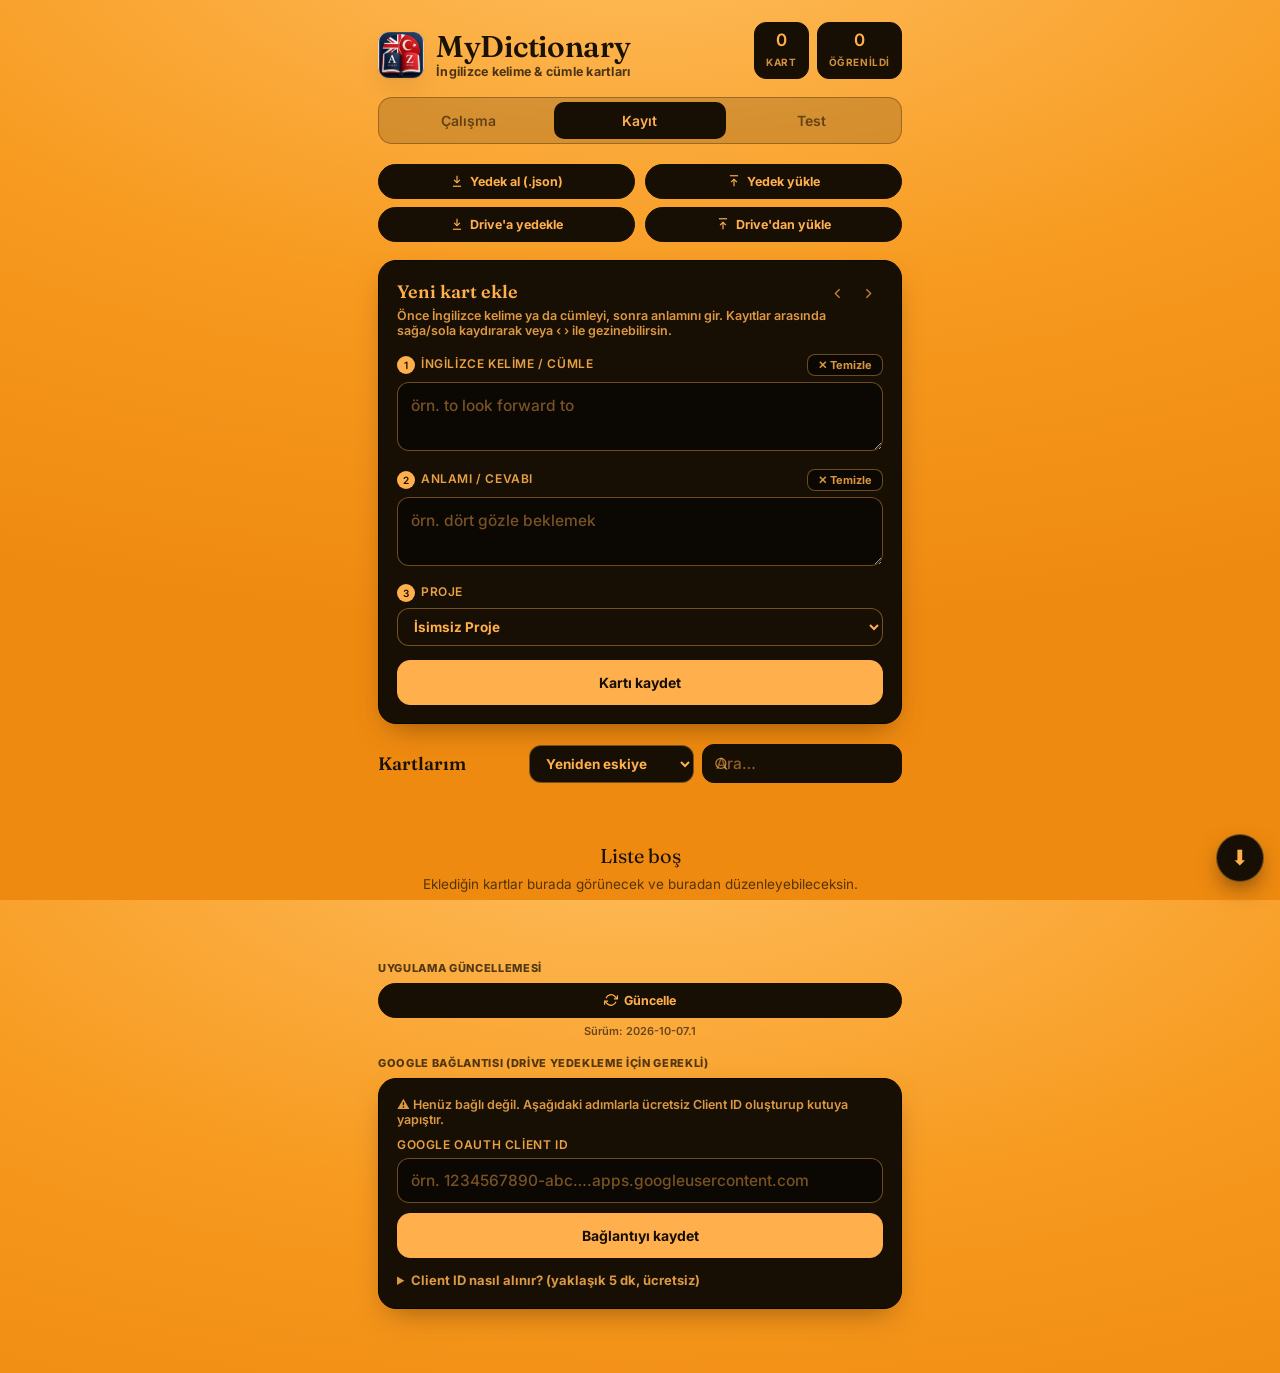
==== index.html @ 845836df "Çalışma kartı: araç çubuğuna çöp kutusu (kartı sil) butonu Co-Authored-By: Claude Opus 5.5 <noreply@" ====
<!DOCTYPE html>
<html lang="tr">
<head>
<meta charset="UTF-8">
<meta name="viewport" content="width=device-width, initial-scale=1.0, viewport-fit=cover">
<meta name="theme-color" content="#1f2933">
<link rel="apple-touch-icon" href="logo.png">
<meta name="apple-mobile-web-app-capable" content="yes">
<meta name="apple-mobile-web-app-status-bar-style" content="black-translucent">
<meta name="apple-mobile-web-app-title" content="MyDictionary">
<meta name="application-name" content="MyDictionary">
<meta name="mobile-web-app-capable" content="yes">
<title>MyDictionary — İngilizce Kelime & Cümle Kartları</title>
<link rel="icon" type="image/png" href="logo.png">
<link rel="manifest" href="manifest.json">
<link rel="preconnect" href="https://fonts.googleapis.com">
<link rel="preconnect" href="https://fonts.gstatic.com" crossorigin>
<link href="https://fonts.googleapis.com/css2?family=Fraunces:opsz,wght@9..144,400;9..144,500;9..144,600&family=Inter:wght@400;500;600;700&display=swap" rel="stylesheet">
<style>
  :root{
    --desk:#e6e2d8; --desk-2:#dcd7cb; --card:#fffefb; --ink:#20211e; --muted:#7a766c;
    --line:#cfcabd; --rule:#cdd7e0; --margin:#c8442b; --accent:#1f2933;
    --known:#2f7d5b; --known-soft:#e3efe8; --review:#b9602c;
    --shadow:0 1px 2px rgba(32,33,30,.06),0 12px 30px -12px rgba(32,33,30,.28);
    --radius:18px;
  }
  *{box-sizing:border-box;margin:0;padding:0}
  html,body{height:100%;overscroll-behavior-x:none}
  body{
    font-family:'Inter',-apple-system,BlinkMacSystemFont,'Segoe UI',Roboto,sans-serif;
    background:radial-gradient(120% 80% at 50% -10%, #efebe1 0%, var(--desk) 55%, var(--desk-2) 100%);
    color:var(--ink);min-height:100%;-webkit-font-smoothing:antialiased;
    padding:env(safe-area-inset-top) env(safe-area-inset-right) env(safe-area-inset-bottom) env(safe-area-inset-left);
  }
  .wrap{max-width:560px;margin:0 auto;padding:22px 18px 64px;display:flex;flex-direction:column;min-height:100vh}

  header{display:flex;align-items:flex-end;justify-content:space-between;gap:14px;margin-bottom:18px}
  .brand{display:flex;align-items:center;gap:12px}
  .brand-text{display:flex;flex-direction:column;gap:2px}
  .logo-wrap{width:46px;height:46px;border-radius:11px;box-shadow:var(--shadow);flex-shrink:0;display:block;overflow:hidden;position:relative;background:#1d2c4f}
    .logo-img{position:absolute;left:-11%;top:-11%;width:122%;height:122%;object-fit:cover;display:block}
  .brand h1{font-family:'Fraunces',Georgia,serif;font-weight:600;font-size:30px;letter-spacing:-.01em;line-height:1}
  .brand .sub{font-size:12.5px;color:var(--muted);letter-spacing:.02em}
  .stats{display:flex;gap:8px}
  .stat{background:var(--card);border:1px solid var(--line);border-radius:12px;padding:8px 11px;text-align:center;min-width:54px;box-shadow:var(--shadow)}
  .stat b{display:block;font-size:17px;font-weight:600;line-height:1.1}
  .stat span{font-size:10px;color:var(--muted);text-transform:uppercase;letter-spacing:.06em}

  .tabs{display:flex;background:rgba(255,255,255,.55);border:1px solid var(--line);border-radius:14px;padding:4px;margin-bottom:20px;backdrop-filter:blur(4px)}
  .tab{flex:1;border:none;background:none;font:inherit;font-weight:600;font-size:14px;color:var(--muted);padding:10px;border-radius:10px;cursor:pointer;transition:.18s}
  .tab.active{background:var(--card);color:var(--ink);box-shadow:var(--shadow)}
  .tab:focus-visible{outline:2px solid var(--accent);outline-offset:2px}

  .view{display:none;flex:1;flex-direction:column}
  .view.active{display:flex}

  .search{position:relative;width:100%}
  .search input{width:100%;font:inherit;font-size:14px;color:var(--ink);background:#fcfbf8;border:1px solid var(--line);border-radius:12px;padding:11px 12px 11px 36px;transition:.15s}
  .search input:focus{outline:none;border-color:var(--accent);background:#fff;box-shadow:0 0 0 3px rgba(31,41,51,.08)}
  .search svg{position:absolute;left:12px;top:50%;transform:translateY(-50%);width:15px;height:15px;color:var(--muted)}

  .study-tools{display:flex;gap:8px;margin:14px 0 6px;flex-wrap:wrap}
  .chip{border:1px solid var(--line);background:rgba(255,255,255,.6);font:inherit;font-size:12.5px;font-weight:500;color:var(--ink);padding:9px 13px;border-radius:99px;cursor:pointer;transition:.15s;display:flex;align-items:center;gap:6px}
  .chip:hover{background:var(--card)}
  .chip.on{background:var(--accent);color:#fff;border-color:var(--accent)}
  .chip.primary{background:var(--accent);color:#fff;border-color:var(--accent)}
  .chip:focus-visible{outline:2px solid var(--accent);outline-offset:2px}

  .index-list{margin-top:12px;border:1px solid var(--line);border-radius:var(--radius);background:var(--card);box-shadow:var(--shadow);overflow:hidden}
  .letter-head{position:sticky;top:0;z-index:2;font-family:'Fraunces',Georgia,serif;font-weight:600;font-size:13px;letter-spacing:.04em;color:var(--margin);background:#f3efe6;padding:7px 16px;border-top:1px solid var(--line);border-bottom:1px solid var(--line)}
  .letter-group:first-child .letter-head{border-top:none}
  .index-item{display:flex;align-items:center;gap:11px;padding:13px 16px;border-bottom:1px solid #ece8df;cursor:pointer;transition:.12s;min-height:50px}
  .index-item:last-child{border-bottom:none}
  .index-item:hover,.index-item:active{background:#f7f4ee}
  .index-item .k{width:8px;height:8px;border-radius:50%;background:var(--line);flex-shrink:0}
  .index-item.learned .k{background:var(--known)}
  .index-item .f{flex:1;min-width:0;font-family:'Fraunces',Georgia,serif;font-weight:500;font-size:16px;line-height:1.3;word-wrap:break-word;white-space:pre-wrap}
  .index-item .chev{color:var(--muted);flex-shrink:0;opacity:.5}
  .index-item .chev svg{width:16px;height:16px;display:block}

  .back-link{align-self:flex-start;border:1px solid var(--line);background:var(--card);color:var(--ink);font:inherit;font-weight:600;font-size:13.5px;padding:9px 14px;border-radius:11px;cursor:pointer;box-shadow:var(--shadow);display:flex;align-items:center;gap:6px;margin-bottom:14px;transition:.15s}
  .back-link:hover{transform:translateX(-2px)}
  .back-link:focus-visible{outline:2px solid var(--accent);outline-offset:2px}
  .counter{display:flex;align-items:center;justify-content:space-between;margin-bottom:12px;font-size:13px;color:var(--muted)}
  .progress{height:6px;background:var(--desk-2);border-radius:99px;overflow:hidden;border:1px solid var(--line);margin-bottom:18px}
  /* Çalışma kartında sayaç+ilerleme kartın ALTINDA durur (Anlamı bölümünün üstünde) */
  #studyCard .counter{margin:14px 2px 8px}
  #studyCard .progress{margin-bottom:2px}
  .progress > i{display:block;height:100%;background:var(--known);width:0;transition:width .35s ease}
  /* 275px: eski 200px + soru yazısından iki satır (2 × 37.5px) */
  .stage{perspective:1400px;display:flex;align-items:center;min-height:275px}
  .card{position:relative;width:100%;min-height:275px;cursor:pointer;transform-style:preserve-3d;transition:transform .5s cubic-bezier(.2,.7,.2,1)}
  .card.flipped{transform:rotateY(180deg)}
  .face{position:absolute;inset:0;backface-visibility:hidden;-webkit-backface-visibility:hidden;background:var(--card);border:1px solid var(--line);border-radius:var(--radius);box-shadow:var(--shadow);padding:30px 26px 26px 52px;display:flex;flex-direction:column;background-image:repeating-linear-gradient(transparent 0 37px, var(--rule) 37px 38px);background-position:0 26px;overflow:hidden}
  .face::before{content:"";position:absolute;top:0;bottom:0;left:36px;width:1.5px;background:var(--margin);opacity:.7}
  .face .tag{position:absolute;top:14px;right:18px;font-size:10.5px;letter-spacing:.08em;text-transform:uppercase;color:var(--muted)}
  .face-copy{position:absolute;top:32px;right:12px;z-index:5}
  /* mode-study genel .iconbtn'i beyaz yapar; kart yüzü açık renkte kaldığından yüz içi buton koyu kalmalı */
  body.mode-study .face-copy{color:var(--muted)}
  body.mode-study .face-copy:hover{background:var(--desk);color:var(--ink)}
  /* Kart içi önceki/sonraki kelime okları (sağ alt köşe) */
  .face-nav{position:absolute;right:10px;bottom:8px;display:flex;gap:4px;z-index:5}
  .face-nav .iconbtn{padding:7px;border-radius:10px;background:rgba(0,0,0,.05)}
  .face-nav .iconbtn svg{width:20px;height:20px}
  body.mode-study .face-nav .iconbtn{color:var(--muted)}
  body.mode-study .face-nav .iconbtn:hover{background:var(--desk);color:var(--ink)}
  body.mode-ezber .face-nav .iconbtn{background:rgba(255,255,255,.1);color:rgba(255,255,255,.85)}
  body.mode-ezber .face-nav .iconbtn:hover{background:rgba(255,255,255,.2);color:#fff}
  .face.back{padding-bottom:50px}
  .back{transform:rotateY(180deg)}
  /* iOS Safari, preserve-3d altındaki yüzlerde overflow kaydırmayı çalıştırmıyor
     (translateZ(0) gerçek cihazda yetmedi). Çevirme animasyonu bitince kart
     "settled" olur: 3D kapanır, görünmeyen yüz gizlenir, görünen yüz normal
     (düz) katmanda kalır ve içi parmakla kaydırılabilir. */
  .card.settled{transform:none;transform-style:flat;transition:none}
  .card.settled .face{backface-visibility:visible;-webkit-backface-visibility:visible}
  .card.settled:not(.flipped) .face.back{visibility:hidden}
  .card.settled.flipped .face.back{transform:none}
  .card.settled.flipped .face.front{visibility:hidden}
  /* Kaydırma iç kapta: iOS Safari, preserve-3d altındaki yüzeyde overflow
     kaydırmayı çalıştırmıyor; translateZ(0) kaydırıcıya kendi katmanını verir */
  .card-text{margin:auto 0;display:flex;flex-direction:column;justify-content:center;flex:1;min-height:0;overflow-y:auto;-webkit-overflow-scrolling:touch;overscroll-behavior:contain;touch-action:pan-y;transform:translateZ(0)}
  .card-text::-webkit-scrollbar{width:5px}
  .card-text::-webkit-scrollbar-track{background:transparent}
  .card-text::-webkit-scrollbar-thumb{background:rgba(0,0,0,.25);border-radius:3px}
  body.mode-study .card-text::-webkit-scrollbar-thumb,body.mode-ezber .card-text::-webkit-scrollbar-thumb{background:rgba(255,255,255,.35)}
  .front .card-text .q{font-family:'Fraunces',Georgia,serif;font-weight:500;font-size:30px;line-height:1.25;letter-spacing:-.01em;white-space:pre-wrap}
  .back .card-text .a{font-size:21px;line-height:1.4;font-weight:500;white-space:pre-wrap}
  .back .card-text .qsmall{font-size:13px;color:var(--muted);margin-bottom:10px;font-style:italic}
  .hint{margin-top:14px;font-size:12px;color:var(--muted);display:flex;align-items:center;gap:6px}
  .hint svg{width:14px;height:14px;opacity:.6}

  .judge{display:flex;gap:10px;margin-top:18px}
  .controls{display:flex;gap:10px;margin-top:10px}
  .controls .nav{display:flex;gap:10px;flex:1}
  .btn{border:1px solid var(--line);background:var(--card);color:var(--ink);font:inherit;font-weight:600;font-size:14px;padding:13px 14px;border-radius:13px;cursor:pointer;transition:.15s;box-shadow:var(--shadow);display:flex;align-items:center;justify-content:center;gap:7px}
  .btn:hover{transform:translateY(-1px)}
  .btn:active{transform:translateY(0)}
  .btn:focus-visible{outline:2px solid var(--accent);outline-offset:2px}
  .btn.icon{flex:1}
  .btn.primary{background:var(--accent);color:#fff;border-color:var(--accent)}
  .btn.know{flex:1;background:var(--known-soft);border-color:#bfe0cf;color:var(--known)}
  .btn.review{flex:1;background:#f5e6da;border-color:#e7caac;color:var(--review)}

  .panel{background:var(--card);border:1px solid var(--line);border-radius:var(--radius);box-shadow:var(--shadow);padding:18px;margin-bottom:20px}
  .panel h2{font-family:'Fraunces',Georgia,serif;font-weight:600;font-size:18px;margin-bottom:4px}
  .panel p.lead{font-size:12.5px;color:var(--muted);margin-bottom:16px}
  .field{margin-bottom:14px}
  .field label{display:block;font-size:12px;font-weight:600;color:var(--muted);text-transform:uppercase;letter-spacing:.05em;margin-bottom:6px}
  /* Alan başlığı + temizle butonu satırı */
  .flabel-row{display:flex;align-items:center;justify-content:space-between;gap:8px}
  .field-clear{border:1px solid var(--line);background:transparent;color:var(--muted);font:inherit;font-size:11px;font-weight:700;padding:3px 10px;border-radius:8px;cursor:pointer;margin-bottom:6px;flex-shrink:0;transition:.15s}
  .field-clear:hover{color:#c0392b;border-color:#c0392b}
  .field-clear:active{transform:scale(.94)}
  body.mode-kayit .field-clear{border-color:rgba(255,176,77,.4);color:rgba(255,176,77,.85);background:#0b0702}
  body.mode-kayit .field-clear:hover{color:#ffc879;border-color:#ffb04d;background:#2a1d0a}
  .field .num{display:inline-flex;width:18px;height:18px;background:var(--accent);color:#fff;border-radius:50%;align-items:center;justify-content:center;font-size:10px;margin-right:6px;vertical-align:middle}
  textarea,input[type=text]{width:100%;font:inherit;font-size:15.5px;color:var(--ink);background:#fcfbf8;border:1px solid var(--line);border-radius:12px;padding:12px 13px;resize:vertical;transition:.15s}
  textarea{min-height:54px;line-height:1.4}
  textarea:focus,input:focus{outline:none;border-color:var(--accent);background:#fff;box-shadow:0 0 0 3px rgba(31,41,51,.08)}
  .form-actions{display:flex;gap:10px;margin-top:4px}
  .form-actions .btn{flex:1}

  .list-head{display:flex;align-items:center;justify-content:space-between;margin-bottom:12px;gap:10px;flex-wrap:wrap}
  .list-head h2{font-family:'Fraunces',Georgia,serif;font-weight:600;font-size:18px}
  .list-head .search{max-width:200px}
  .list-head .search input{padding-top:9px;padding-bottom:9px}
  .lh-tools{display:flex;align-items:center;gap:8px;flex-wrap:wrap}
  .sortsel{font:inherit;font-size:13.5px;color:var(--ink);background:#fcfbf8;border:1px solid var(--line);border-radius:12px;padding:9px 12px;cursor:pointer}
  .sortsel:focus{outline:none;border-color:var(--accent);background:#fff;box-shadow:0 0 0 3px rgba(31,41,51,.08)}
  .mh{font-weight:700;font-size:1.06em;color:var(--ink)}
  .row .b strong,.row .b .mh{color:var(--ink)}
  .rows{display:flex;flex-direction:column;gap:10px}
  .row{background:var(--card);border:1px solid var(--line);border-radius:14px;box-shadow:var(--shadow);padding:13px 14px;display:flex;gap:12px;align-items:flex-start}
  .row .dot{width:9px;height:9px;border-radius:50%;background:var(--line);margin-top:6px;flex-shrink:0}
  .row.learned .dot{background:var(--known)}
  .row .body{flex:1;min-width:0;cursor:pointer}
  .row .f{font-family:'Fraunces',Georgia,serif;font-weight:500;font-size:16px;line-height:1.3;word-wrap:break-word;white-space:pre-wrap}
  .row .b{font-size:13.5px;color:var(--muted);margin-top:6px;line-height:1.35;word-wrap:break-word;white-space:pre-wrap;display:none}
  .row.open .b{display:block}
  .row .caret{flex-shrink:0;color:var(--muted);margin-top:3px;transition:transform .18s;cursor:pointer}
  .row .caret svg{width:18px;height:18px;display:block}
  .row.open .caret{transform:rotate(180deg)}
  .row .acts{display:flex;gap:4px;flex-shrink:0}
  .iconbtn{border:none;background:none;cursor:pointer;color:var(--muted);padding:6px;border-radius:8px;transition:.15s;line-height:0}
  .iconbtn:hover{background:var(--desk);color:var(--ink)}
  .iconbtn:focus-visible{outline:2px solid var(--accent);outline-offset:1px}
  .iconbtn svg{width:17px;height:17px}
  .iconbtn.del:hover{color:var(--margin)}

  .empty{text-align:center;color:var(--muted);padding:48px 20px}
  .empty .big{font-family:'Fraunces',Georgia,serif;font-size:20px;color:var(--ink);margin-bottom:6px}
  .empty p{font-size:13.5px;line-height:1.5}

  .data-tools{display:flex;gap:10px;margin-top:18px}
  .data-tools .chip{flex:1;justify-content:center}
  .verinfo{font-size:11px;color:var(--muted);text-align:center;margin-top:6px}
  body.mode-kayit .verinfo{color:rgba(26,18,6,.65);font-weight:600}

  .toast{position:fixed;left:50%;bottom:24px;transform:translateX(-50%) translateY(20px);background:var(--accent);color:#fff;padding:11px 18px;border-radius:12px;font-size:13.5px;font-weight:500;box-shadow:0 10px 30px -8px rgba(0,0,0,.4);opacity:0;pointer-events:none;transition:.25s;z-index:50}
  .toast.show{opacity:1;transform:translateX(-50%) translateY(0)}

  @media (max-width:380px){ .brand h1{font-size:26px} .front .card-text .q{font-size:25px} }
  @media (prefers-reduced-motion:reduce){ .card,.btn,.toast,.back-link{transition:none} }
  .data-tools .chip.drive{background:#eef2fb;border-color:#c9d6f2;color:#2b4a8b}
  .data-tools .chip.drive:hover{background:#e3ebfa}
  .tools-label{font-size:11px;color:var(--muted);text-transform:uppercase;letter-spacing:.06em;margin:18px 0 8px}

  /* ===== MyDictionary: kayıt numarası rozeti ===== */
  .numb{display:inline-flex;align-items:center;font-size:10.5px;font-weight:700;color:#6b5ca5;background:rgba(107,92,165,.12);border:1px solid rgba(107,92,165,.25);border-radius:7px;padding:1px 6px;margin-right:8px;font-family:'Inter',sans-serif;letter-spacing:.02em;flex-shrink:0;vertical-align:middle}
  .index-item .numb{margin-right:0}
  .ixedit{opacity:.55;flex-shrink:0}
  .index-item:hover .ixedit{opacity:1}

  /* ===== ÇALIŞMA: koyu mor tema ===== */
  body.mode-study{background:radial-gradient(120% 80% at 50% -10%,#453064 0%,#2e2050 55%,#241a41 100%)}
  body.mode-ezber{background:radial-gradient(120% 80% at 50% -10%,#5f1a2c 0%,#451323 55%,#360e1b 100%)}
  body.mode-study,body.mode-ezber{color:#fff}
  body.mode-study .brand h1,body.mode-ezber .brand h1{color:#fff}
  body.mode-study .brand .sub,body.mode-ezber .brand .sub{color:rgba(255,255,255,.78)}
  body.mode-study .counter,body.mode-ezber .counter{color:rgba(255,255,255,.82);font-weight:700}
  body.mode-study .stat,body.mode-ezber .stat{background:rgba(255,255,255,.09);border-color:rgba(255,255,255,.2);box-shadow:none}
  body.mode-study .stat b,body.mode-ezber .stat b{color:#fff}
  body.mode-study .stat span,body.mode-ezber .stat span{color:rgba(255,255,255,.72)}
  body.mode-study .tabs,body.mode-ezber .tabs{background:rgba(0,0,0,.25);border-color:rgba(255,255,255,.18)}
  body.mode-study .tab,body.mode-ezber .tab{color:rgba(255,255,255,.66)}
  body.mode-study .tab.active{background:#7a5cc4;color:#fff;box-shadow:none}
  body.mode-ezber .tab.active{background:#a13a55;color:#fff;box-shadow:none}
  body.mode-study .search input{background:rgba(0,0,0,.28);border-color:rgba(255,255,255,.22);color:#fff;font-weight:700}
  body.mode-study .search input::placeholder{color:rgba(255,255,255,.55);font-weight:500}
  body.mode-study .search input:focus{background:rgba(0,0,0,.4);border-color:#b9a3ec;box-shadow:0 0 0 3px rgba(185,163,236,.25)}
  body.mode-study .search svg{color:rgba(255,255,255,.6)}
  body.mode-study .chip{background:rgba(255,255,255,.1);border-color:rgba(255,255,255,.24);color:#fff;font-weight:700}
  body.mode-study .chip:hover{background:rgba(255,255,255,.18)}
  body.mode-study .chip.primary,body.mode-study .chip.on{background:#7a5cc4;border-color:#7a5cc4;color:#fff}
  body.mode-study .sortsel{background:rgba(0,0,0,.28);border-color:rgba(255,255,255,.22);color:#fff;font-weight:700}
  body.mode-study .sortsel option{background:#3a2a63;color:#fff}
  body.mode-study .index-list{background:#3a2a63;border-color:rgba(255,255,255,.2);box-shadow:0 12px 30px -12px rgba(0,0,0,.6)}
  body.mode-study .letter-head{background:#4b3880;border-color:rgba(255,255,255,.14);color:#e9ddff}
  body.mode-study .index-item{border-color:rgba(255,255,255,.1)}
  body.mode-study .index-item:hover,body.mode-study .index-item:active{background:rgba(255,255,255,.07)}
  body.mode-study .index-item .f{color:#fff;font-weight:700}
  body.mode-study .index-item .f strong,body.mode-study .index-item .f em,body.mode-study .index-item .f .mh{color:#fff}
  body.mode-study .index-item .k{background:rgba(255,255,255,.35)}
  body.mode-study .index-item.learned .k{background:#5fd6a1}
  body.mode-study .index-item .chev{color:rgba(255,255,255,.6)}
  body.mode-study .numb{color:#e9ddff;background:rgba(255,255,255,.12);border-color:rgba(255,255,255,.3)}
  body.mode-study .iconbtn{color:rgba(255,255,255,.75)}
  body.mode-study .iconbtn:hover{background:rgba(255,255,255,.12);color:#fff}
  body.mode-study .empty{color:rgba(255,255,255,.75)}
  body.mode-study .empty .big{color:#fff}

  /* ===== EZBER (kart modu): koyu bordo tema ===== */
  body.mode-ezber .back-link{background:rgba(255,255,255,.1);border-color:rgba(255,255,255,.24);color:#fff;box-shadow:none;font-weight:700}
  body.mode-ezber .progress{background:rgba(0,0,0,.3);border-color:rgba(255,255,255,.15)}
  body.mode-ezber .progress > i{background:#5fd6a1}
  body.mode-ezber .face{background:#5c1a2e;border-color:rgba(255,255,255,.2);background-image:repeating-linear-gradient(transparent 0 37px, rgba(255,255,255,.09) 37px 38px);box-shadow:0 12px 30px -12px rgba(0,0,0,.65)}
  body.mode-ezber .face::before{background:#ff96ad;opacity:.5}
  body.mode-ezber .face .tag{color:rgba(255,255,255,.68);font-weight:700}
  body.mode-ezber .front .card-text .q{color:#fff;font-weight:700}
  body.mode-ezber .back .card-text .a{color:#fff;font-weight:700}
  body.mode-ezber .back .card-text .qsmall{color:rgba(255,255,255,.72)}
  body.mode-ezber .card-text strong,body.mode-ezber .card-text em,body.mode-ezber .card-text .mh{color:#fff}
  body.mode-ezber .hint{color:rgba(255,255,255,.62);font-weight:600}
  body.mode-ezber .btn{background:rgba(255,255,255,.1);border-color:rgba(255,255,255,.24);color:#fff;box-shadow:none;font-weight:700}
  body.mode-ezber .btn.know{background:#1f6b4a;border-color:#2c8a62;color:#fff}
  body.mode-ezber .btn.review{background:#8a4a1d;border-color:#a95e28;color:#fff}
  body.mode-ezber .iconbtn{color:rgba(255,255,255,.75)}
  body.mode-ezber .iconbtn:hover{background:rgba(255,255,255,.12);color:#fff}
  body.mode-ezber .numb{color:#ffdbe4;background:rgba(255,255,255,.12);border-color:rgba(255,255,255,.3)}

  /* ===== KAYIT: turuncu zemin, siyah paneller, turuncu kalın yazılar ===== */
  body.mode-kayit{background:radial-gradient(120% 80% at 50% -10%,#ffbe5e 0%,#f79a1f 55%,#ef8a10 100%);color:#1a1206}
  body.mode-kayit .brand h1{color:#1a1206}
  body.mode-kayit .brand .sub{color:rgba(26,18,6,.78);font-weight:700}
  body.mode-kayit .stat{background:#180f04;border-color:#180f04;box-shadow:none}
  body.mode-kayit .stat b{color:#ffb04d}
  body.mode-kayit .stat span{color:rgba(255,176,77,.8);font-weight:700}
  body.mode-kayit .tabs{background:rgba(26,18,6,.16);border-color:rgba(26,18,6,.3)}
  body.mode-kayit .tab{color:rgba(26,18,6,.62)}
  body.mode-kayit .tab.active{background:#180f04;color:#ffb04d;box-shadow:none}
  body.mode-kayit .panel{background:#180f04;border-color:#0a0602;box-shadow:0 12px 30px -12px rgba(60,30,0,.55)}
  body.mode-kayit .panel h2{color:#ffb04d}
  body.mode-kayit .panel p.lead{color:rgba(255,176,77,.85);font-weight:600}
  body.mode-kayit .field label{color:rgba(255,176,77,.9)}
  body.mode-kayit .field .num{background:#ffb04d;color:#180f04}
  body.mode-kayit textarea,body.mode-kayit input[type=text]{background:#0b0702;border-color:rgba(255,176,77,.4);color:#ffb04d;font-weight:700}
  body.mode-kayit textarea::placeholder,body.mode-kayit input[type=text]::placeholder{color:rgba(255,176,77,.45);font-weight:500}
  body.mode-kayit textarea:focus,body.mode-kayit input[type=text]:focus{border-color:#ffb04d;background:#000;box-shadow:0 0 0 3px rgba(255,176,77,.25)}
  body.mode-kayit .btn{background:#0b0702;border-color:rgba(255,176,77,.4);color:#ffb04d;box-shadow:none;font-weight:700}
  body.mode-kayit .btn.primary{background:#ffb04d;border-color:#ffb04d;color:#180f04}
  body.mode-kayit .list-head h2{color:#1a1206}
  body.mode-kayit .sortsel{background:#180f04;border-color:rgba(255,176,77,.4);color:#ffb04d;font-weight:700}
  body.mode-kayit .sortsel option{background:#180f04;color:#ffb04d}
  body.mode-kayit .search input{background:#180f04;border-color:#180f04;color:#ffb04d;font-weight:700}
  body.mode-kayit .search input::placeholder{color:rgba(255,176,77,.5);font-weight:500}
  body.mode-kayit .search svg{color:rgba(255,176,77,.7)}
  body.mode-kayit .row{background:#180f04;border-color:#0a0602;box-shadow:none}
  body.mode-kayit .row .f{color:#ffb04d;font-weight:700}
  body.mode-kayit .row .f strong,body.mode-kayit .row .f .mh{color:#ffc879}
  body.mode-kayit .row .b{color:rgba(255,176,77,.85);font-weight:600}
  body.mode-kayit .row .b strong,body.mode-kayit .row .b .mh{color:#ffc879}
  body.mode-kayit .row .dot{background:rgba(255,176,77,.35)}
  body.mode-kayit .row.learned .dot{background:#4dbd8a}
  body.mode-kayit .row .caret{color:rgba(255,176,77,.7)}
  body.mode-kayit .iconbtn{color:rgba(255,176,77,.7)}
  body.mode-kayit .iconbtn:hover{background:rgba(255,176,77,.15);color:#ffb04d}
  body.mode-kayit .iconbtn.del:hover{color:#ff7d6b}
  body.mode-kayit .numb{color:#ffc879;background:rgba(255,176,77,.12);border-color:rgba(255,176,77,.4)}
  body.mode-kayit .chip{background:#180f04;border-color:#180f04;color:#ffb04d;font-weight:700}
  body.mode-kayit .chip:hover{background:#2a1d0a}
  body.mode-kayit .data-tools .chip.drive{background:#180f04;border-color:#180f04;color:#ffb04d}
  body.mode-kayit .tools-label{color:rgba(26,18,6,.75);font-weight:800}
  body.mode-kayit .empty{color:rgba(26,18,6,.72)}
  body.mode-kayit .empty .big{color:#1a1206}
  body.mode-kayit .panel details,body.mode-kayit .panel details summary,body.mode-kayit .panel details li{color:rgba(255,176,77,.85)}
  body.mode-kayit .panel details b{color:#ffc879}
  body.mode-kayit .panel a{color:#ffd9a3;font-weight:700}
  body.mode-kayit a{color:#7a3d00;font-weight:700}

  /* ===== Projeler ===== */
  .projb{text-transform:none;letter-spacing:0}
  #projRows .row .b{display:block}
  body.mode-study .list-head h2{color:#fff}
  body.mode-study .row{background:#3a2a63;border-color:rgba(255,255,255,.2);box-shadow:none}
  body.mode-study .row .f{color:#fff;font-weight:700}
  body.mode-study .row .b{color:rgba(255,255,255,.75);font-weight:600}
  body.mode-study .row .dot{background:rgba(255,255,255,.35)}
  body.mode-study .row .caret{color:rgba(255,255,255,.6)}

  /* açık karttaki önceki/sonraki butonları */
  .rownav{display:none;gap:8px;margin-top:9px}
  .row.open .rownav{display:flex}
  .rnav{flex:1;border:1.5px solid var(--line);background:transparent;font:inherit;font-size:12.5px;font-weight:700;color:var(--muted);padding:8px 0;border-radius:10px;cursor:pointer;transition:.15s}
  .rnav:hover{color:var(--ink);border-color:var(--accent)}
  body.mode-kayit .rnav{border-color:rgba(255,176,77,.4);color:#ffb04d;background:#0b0702}
  body.mode-kayit .rnav:hover{background:#2a1d0a;color:#ffc879;border-color:#ffb04d}

  /* uzun kart içeriği: ortalama yerine baştan başla */
  .face.long .card-text{margin:0;justify-content:flex-start}
  .face.long{scroll-padding-top:10px}

  /* ===== Çalışma listesi: proje rozeti + seslendir/sil butonları ===== */
  .index-item .projb{max-width:96px;overflow:hidden;text-overflow:ellipsis;white-space:nowrap;cursor:pointer;-webkit-user-select:none;user-select:none;-webkit-touch-callout:none}
  .index-item .ixspeak,.index-item .ixdel,.index-item .ixrev{opacity:.55;flex-shrink:0}
  .index-item:hover .ixspeak,.index-item:hover .ixdel,.index-item:hover .ixrev{opacity:1}
  .index-item .ixrev.on{opacity:1;color:#ffb04d;background:rgba(255,176,77,.16)}

  /* ===== Seç modu: onay kutuları + alt işlem çubuğu ===== */
  .index-item .selbox{width:21px;height:21px;border-radius:7px;border:2px solid var(--line);flex-shrink:0;display:flex;align-items:center;justify-content:center;font-size:13px;font-weight:800;color:transparent;transition:.12s}
  .index-item.sel{background:rgba(47,125,91,.1)}
  .index-item.sel .selbox{background:var(--known);border-color:var(--known);color:#fff}
  body.mode-study .index-item .selbox{border-color:rgba(255,255,255,.4)}
  body.mode-study .index-item.sel{background:rgba(95,214,161,.14)}
  body.mode-study .index-item.sel .selbox{background:#5fd6a1;border-color:#5fd6a1;color:#1d1535}
  .selbar{position:fixed;left:50%;transform:translateX(-50%);bottom:16px;z-index:55;display:flex;gap:9px;align-items:center;background:#1d1535;border:1px solid rgba(255,255,255,.28);border-radius:15px;padding:9px 13px;box-shadow:0 14px 40px -10px rgba(0,0,0,.55);color:#fff;font-size:13px;font-weight:700;max-width:94vw;flex-wrap:wrap;justify-content:center}
  .selbar .btn{padding:9px 12px;font-size:13px;box-shadow:none;background:rgba(255,255,255,.12);border-color:rgba(255,255,255,.3);color:#fff}
  .selbar .btn.primary{background:#7a5cc4;border-color:#7a5cc4;color:#fff}

  /* ===== PDF dışa aktarma (yazdırma görünümü) ===== */
  #printArea{display:none}
  @media print{
    body{background:#fff !important;padding:0 !important}
    .wrap,.toast,.selbar,.proj-menu{display:none !important}
    #printArea{display:block;color:#000;font-family:Georgia,'Times New Roman',serif;padding:8px 4px}
    #printArea h1{font-size:20px;margin:0 0 2px}
    #printArea .pmeta{font-size:11px;color:#555;margin:0 0 14px}
    #printArea .pitem{padding:8px 0;border-bottom:1px solid #bbb;page-break-inside:avoid}
    #printArea .pq{font-weight:700;font-size:13.5px;white-space:pre-wrap}
    #printArea .pq .pnum{color:#666;font-weight:400;font-size:11px;margin-right:6px}
    #printArea .pa{font-size:12px;margin-top:3px;white-space:pre-wrap;color:#222}
    #printArea .pitem.words-only{padding:5px 0}
  }

  /* ===== Proje tekrarı: karttaki tik alanı ===== */
  .marks{display:flex;flex-direction:column;gap:8px;margin:-6px 0 14px}
  .projrev-row{display:flex;align-items:center;gap:9px;margin-top:0;padding:11px 14px;background:var(--card);border:1px solid var(--line);border-radius:13px;cursor:pointer;font-size:13px;font-weight:600;box-shadow:var(--shadow);-webkit-user-select:none;user-select:none}
  .projrev-row .prbox{width:20px;height:20px;border-radius:6px;border:2px solid var(--line);display:flex;align-items:center;justify-content:center;font-size:12px;font-weight:800;color:transparent;flex-shrink:0;transition:.12s}
  .projrev-row.on{border-color:#ffb04d}
  .projrev-row.on .prbox{background:#ffb04d;border-color:#ffb04d;color:#1a1206}
  body.mode-ezber .projrev-row{background:#4a1425;border-color:rgba(255,255,255,.18);color:rgba(255,255,255,.9);box-shadow:0 12px 30px -12px rgba(0,0,0,.55)}
  body.mode-ezber .projrev-row .prbox{border-color:rgba(255,255,255,.4)}
  body.mode-ezber .projrev-row.on{border-color:#ffb04d}
  body.mode-ezber .projrev-row.on .prbox{background:#ffb04d;border-color:#ffb04d;color:#1a1206}
  /* özümsedim tiki: yeşil */
  #absorbToggle.on{border-color:#4dbd8a}
  #absorbToggle.on .prbox{background:#4dbd8a;border-color:#4dbd8a;color:#0f2b1e}
  body.mode-ezber #absorbToggle.on{border-color:#5fd6a1}
  body.mode-ezber #absorbToggle.on .prbox{background:#5fd6a1;border-color:#5fd6a1;color:#0f2b1e}
  #btnReviewLater.on{color:#ffb04d;background:rgba(255,176,77,.16)}
  .index-item .revb{border-color:rgba(255,176,77,.5);background:rgba(255,176,77,.14)}
  @media (max-width:470px){
    .index-item{gap:7px;padding:13px 10px}
    .index-item .projb{max-width:64px}
    .index-item .iconbtn{padding:4px}
    .index-item .iconbtn svg{width:16px;height:16px}
    .index-item .chev{display:none}
  }

  /* proje seçme menüsü (rozete basınca açılır) */
  .proj-menu{position:fixed;z-index:60;background:var(--card);border:1px solid var(--line);border-radius:13px;box-shadow:0 16px 44px -10px rgba(0,0,0,.45);min-width:190px;max-width:270px;max-height:55vh;overflow:auto;padding:6px}
  .proj-menu .pm-title{font-size:10.5px;font-weight:700;letter-spacing:.06em;text-transform:uppercase;color:var(--muted);padding:8px 11px 5px}
  .proj-menu .pm-item{display:flex;align-items:center;gap:8px;padding:10px 11px;border-radius:9px;cursor:pointer;font-size:14px;font-weight:600;color:var(--ink)}
  .proj-menu .pm-item:hover{background:var(--desk)}
  .proj-menu .pm-item .pm-check{width:16px;flex-shrink:0;color:var(--known)}
  .proj-menu .pm-item.pm-new{color:#6b5ca5;border-top:1px solid var(--line);margin-top:4px;padding-top:12px}
  body.mode-study .proj-menu{background:#3a2a63;border-color:rgba(255,255,255,.28)}
  body.mode-study .proj-menu .pm-title{color:rgba(255,255,255,.65)}
  body.mode-study .proj-menu .pm-item{color:#fff}
  body.mode-study .proj-menu .pm-item:hover{background:rgba(255,255,255,.1)}
  body.mode-study .proj-menu .pm-item .pm-check{color:#5fd6a1}
  body.mode-study .proj-menu .pm-item.pm-new{color:#cdb9f7;border-top-color:rgba(255,255,255,.18)}

  /* kart sayfası: ön yüzün hemen altında cevap önizlemesi (kaydırılabilir) */
  .back-peek{margin-top:12px;background:var(--card);border:1px solid var(--line);border-radius:14px;box-shadow:var(--shadow);padding:12px 14px;touch-action:pan-y}
  .card{touch-action:pan-y}
  .back-peek .bp-label{font-size:10.5px;font-weight:700;letter-spacing:.08em;text-transform:uppercase;color:var(--muted);margin-bottom:6px}
  .back-peek .bp-text{font-size:13px;font-style:italic;line-height:1.55;white-space:pre-wrap;word-wrap:break-word;max-height:40vh;overflow-y:auto;-webkit-overflow-scrolling:touch;padding-right:4px}
  body.mode-ezber .back-peek{background:#4a1425;border-color:rgba(255,255,255,.18);box-shadow:0 12px 30px -12px rgba(0,0,0,.55)}
  body.mode-ezber .back-peek .bp-label{color:rgba(255,255,255,.6)}
  body.mode-ezber .back-peek .bp-text{color:rgba(255,255,255,.92);font-weight:600}
  body.mode-ezber .back-peek .bp-text strong,body.mode-ezber .back-peek .bp-text em,body.mode-ezber .back-peek .bp-text .mh{color:#fff}
  /* ===== TEST: koyu yeşil-mavi tema ===== */
  body.mode-test{background:radial-gradient(120% 80% at 50% -10%,#134f4a 0%,#0e3b39 55%,#0a2c2b 100%);color:#fff}
  body.mode-test .brand h1{color:#fff}
  body.mode-test .brand .sub{color:rgba(255,255,255,.78)}
  body.mode-test .stat{background:rgba(255,255,255,.09);border-color:rgba(255,255,255,.2);box-shadow:none}
  body.mode-test .stat b{color:#fff}
  body.mode-test .stat span{color:rgba(255,255,255,.72)}
  body.mode-test .tabs{background:rgba(0,0,0,.25);border-color:rgba(255,255,255,.18)}
  body.mode-test .tab{color:rgba(255,255,255,.66)}
  body.mode-test .tab.active{background:#1f8a7a;color:#fff;box-shadow:none}
  body.mode-test .tools-label{color:rgba(255,255,255,.7)}
  body.mode-test .field label{color:rgba(255,255,255,.75)}
  body.mode-test .sortsel{background:rgba(0,0,0,.28);border-color:rgba(255,255,255,.22);color:#fff;font-weight:700}
  body.mode-test .sortsel option{background:#123c3a;color:#fff}
  body.mode-test .progress{background:rgba(0,0,0,.3);border-color:rgba(255,255,255,.15)}
  body.mode-test .progress > i{background:#5fd6a1}
  body.mode-test .btn{background:rgba(255,255,255,.1);border-color:rgba(255,255,255,.24);color:#fff;box-shadow:none;font-weight:700}
  body.mode-test .btn.primary{background:#1f8a7a;border-color:#1f8a7a;color:#fff}
  .tpanel{background:rgba(255,255,255,.07);border:1px solid rgba(255,255,255,.18);border-radius:var(--radius);padding:18px}
  .tpanel h2{font-family:'Fraunces',Georgia,serif;font-weight:600;font-size:20px;margin-bottom:4px}
  .tlead{font-size:13px;color:rgba(255,255,255,.75);margin-bottom:16px;line-height:1.45}
  .tbtn{width:100%}
  .tcounter{display:flex;justify-content:space-between;font-size:13px;font-weight:700;color:rgba(255,255,255,.85);margin-bottom:10px}
  .tqword{font-family:'Fraunces',Georgia,serif;font-weight:600;font-size:27px;line-height:1.25;margin:16px 0 6px;white-space:pre-wrap}
  .tqpron{font-size:13px;color:rgba(255,255,255,.6);margin:-2px 0 6px;white-space:pre-wrap}
  .tqback{background:rgba(0,0,0,.22);border:1px solid rgba(255,255,255,.14);border-radius:13px;padding:12px 14px;font-size:14px;line-height:1.5;max-height:42vh;overflow-y:auto;-webkit-overflow-scrolling:touch;white-space:pre-wrap;word-wrap:break-word;margin:12px 0 8px;color:rgba(255,255,255,.92)}
  .tqback strong,.tqback em,.tqback .mh{color:#fff}
  .tqback .mask{background:rgba(255,255,255,.2);border-radius:4px;padding:0 5px;letter-spacing:2px;color:rgba(255,255,255,.7)}
  .tqask{font-size:12.5px;color:rgba(255,255,255,.7);margin-bottom:14px}
  .topts{display:flex;flex-direction:column;gap:9px}
  .topt{text-align:left;border:1px solid rgba(255,255,255,.24);background:rgba(0,0,0,.22);color:#fff;font:inherit;font-size:14.5px;font-weight:600;padding:12px 14px;border-radius:13px;cursor:pointer;display:flex;gap:10px;align-items:flex-start;line-height:1.35;transition:.15s}
  .topt .tl{flex-shrink:0;width:22px;height:22px;border-radius:50%;background:rgba(255,255,255,.14);display:flex;align-items:center;justify-content:center;font-size:12px;font-weight:800}
  .topt:hover{background:rgba(255,255,255,.12)}
  .topt.ok{background:#1f6b4a;border-color:#5fd6a1}
  .topt.bad{background:#7a2a2a;border-color:#ff8a8a}
  .topt.dim{opacity:.5}
  .topt:disabled{cursor:default}
  .tnav{display:flex;gap:10px;margin-top:16px}
  .tnav .btn{flex:1}
  .trscore{font-family:'Fraunces',Georgia,serif;font-size:44px;font-weight:600;margin:6px 0 4px}
  .thist{display:flex;flex-direction:column;gap:6px;font-size:13px;color:rgba(255,255,255,.85)}
  .thist .hrow{display:flex;justify-content:space-between;gap:10px;padding:8px 10px;background:rgba(0,0,0,.2);border-radius:10px}
  .thist .hrow b{color:#5fd6a1}
  .twrong{display:flex;flex-direction:column;gap:8px}
  .twrong .wrow{background:rgba(0,0,0,.22);border:1px solid rgba(255,255,255,.14);border-radius:12px;padding:10px 12px;font-size:13.5px;line-height:1.4}
  .twrong .wrow .wq{font-family:'Fraunces',Georgia,serif;font-weight:600;font-size:15px}
  .twrong .wrow .wa{color:#5fd6a1;margin-top:3px}
  .twrong .wrow .wp{color:#ff9a9a;margin-top:2px;font-size:12.5px}


  /* ===== üstteki ortak yedekleme çubuğu ===== */
  #backupBar .chip{justify-content:center}
  body.mode-ezber #backupBar{display:none}
  body.mode-ezber .chip,body.mode-test .chip{background:rgba(255,255,255,.1);border-color:rgba(255,255,255,.24);color:#fff;font-weight:700}
  body.mode-ezber .chip:hover,body.mode-test .chip:hover{background:rgba(255,255,255,.18)}
  body.mode-study .data-tools .chip.drive,body.mode-test .data-tools .chip.drive{background:rgba(255,255,255,.12);border-color:rgba(255,255,255,.28);color:#fff}
  body.mode-study .data-tools .chip.drive:hover,body.mode-test .data-tools .chip.drive:hover{background:rgba(255,255,255,.2)}

  /* Kayıt: üst/alt zıplama butonu */
  #jumpBtn{position:fixed;right:16px;bottom:18px;z-index:70;width:48px;height:48px;border-radius:50%;border:1.5px solid rgba(255,176,77,.4);background:#180f04;color:#ffb04d;font-size:21px;cursor:pointer;box-shadow:0 10px 24px -6px rgba(0,0,0,.55);display:none;align-items:center;justify-content:center;transition:opacity .2s}
  body.mode-kayit #jumpBtn{display:flex}
</style>
<script src="https://accounts.google.com/gsi/client" async defer></script>
</head>
<body>
<div class="wrap">
  <header>
    <div class="brand">
      <span class="logo-wrap"><img class="logo-img" src="logo.png" alt="MyDictionary logosu"></span>
      <div class="brand-text">
        <h1>MyDictionary</h1>
        <span class="sub">İngilizce kelime &amp; cümle kartları</span>
      </div>
    </div>
    <div class="stats">
      <div class="stat"><b id="statTotal">0</b><span>kart</span></div>
      <div class="stat"><b id="statKnown">0</b><span>öğrenildi</span></div>
    </div>
  </header>

  <div class="tabs">
    <button class="tab" id="tabStudy">Çalışma</button>
    <button class="tab" id="tabAdd">Kayıt</button>
    <button class="tab" id="tabTest">Test</button>
  </div>

  <!-- ORTAK YEDEKLEME ÇUBUĞU: Çalışma, Kayıt ve Test'te üstte görünür -->
  <div id="backupBar">
    <div class="data-tools" style="margin:0 0 8px">
      <button class="chip" id="btnExport"><svg viewBox="0 0 24 24" width="14" height="14" fill="none" stroke="currentColor" stroke-width="2"><path d="M12 3v12"/><path d="M7 10l5 5 5-5"/><path d="M5 21h14"/></svg>Yedek al (.json)</button>
      <button class="chip" id="btnImport"><svg viewBox="0 0 24 24" width="14" height="14" fill="none" stroke="currentColor" stroke-width="2"><path d="M12 21V9"/><path d="M7 14l5-5 5 5"/><path d="M5 3h14"/></svg>Yedek yükle</button>
      <input type="file" id="fileInput" accept="application/json,.json" style="display:none">
    </div>
    <div class="data-tools" style="margin:0 0 18px">
      <button class="chip drive" id="btnDriveSave"><svg viewBox="0 0 24 24" width="14" height="14" fill="none" stroke="currentColor" stroke-width="2"><path d="M12 3v12"/><path d="M7 10l5 5 5-5"/><path d="M5 21h14"/></svg>Drive'a yedekle</button>
      <button class="chip drive" id="btnDriveLoad"><svg viewBox="0 0 24 24" width="14" height="14" fill="none" stroke="currentColor" stroke-width="2"><path d="M12 21V9"/><path d="M7 14l5-5 5 5"/><path d="M5 3h14"/></svg>Drive'dan yükle</button>
    </div>
  </div>

  <!-- ÇALIŞMA -->
  <section class="view active" id="viewStudy">

    <!-- A) LİSTE MODU -->
    <div id="studyList">
      <div id="projPick">
        <div style="display:flex;align-items:center;justify-content:space-between;gap:10px;margin-bottom:4px">
          <div class="tools-label" style="margin:0">Projelerin — birine dokunarak kelimelerini aç</div>
          <select id="projSortSel" class="sortsel" title="Proje sıralaması">
            <option value="created">Eklenme sırası</option>
            <option value="az">A → Z</option>
            <option value="za">Z → A</option>
            <option value="count">Kelime sayısı</option>
          </select>
        </div>
        <div class="rows" id="projRows"></div>
      </div>
      <div id="projWords" style="display:none">
      <button class="back-link" id="btnBackProjects">
        <svg viewBox="0 0 24 24" width="16" height="16" fill="none" stroke="currentColor" stroke-width="2"><path d="M15 18l-6-6 6-6"/></svg>
        Projeler
      </button>
      <div class="list-head" style="margin-bottom:10px"><h2 id="projTitle"></h2></div>
      <div class="search">
        <svg viewBox="0 0 24 24" fill="none" stroke="currentColor" stroke-width="2"><circle cx="11" cy="11" r="8"/><path d="M21 21l-4.3-4.3"/></svg>
        <input type="text" id="studySearch" placeholder="Kelime veya cümle ara…">
      </div>
      <div class="study-tools">
        <select id="studySortSel" class="sortsel" title="Kelime sıralaması">
          <option value="num">Sıraya göre (no)</option>
          <option value="az">A → Z</option>
          <option value="za">Z → A</option>
        </select>
        <button class="chip primary" id="chipStudyAll">▶ Baştan çalış</button>
        <button class="chip" id="chipShuffle">
          <svg viewBox="0 0 24 24" width="14" height="14" fill="none" stroke="currentColor" stroke-width="2"><path d="M16 3h5v5"/><path d="M4 20L21 3"/><path d="M21 16v5h-5"/><path d="M15 15l6 6"/><path d="M4 4l5 5"/></svg>
          Karıştır
        </button>
        <button class="chip" id="chipUnlearned">Sadece öğrenilmemişler</button>
        <button class="chip" id="chipReview">🔁 Tekrar çalış</button>
        <button class="chip" id="chipProjrev">📌 Proje tekrarı</button>
        <button class="chip" id="chipAbsorbed">🌟 Özümsedikler</button>
        <button class="chip" id="chipSelect">☑️ Seç</button>
        <button class="chip" id="chipPdf">📄 PDF</button>
        <button class="chip" id="chipReset">İlerlemeyi sıfırla</button>
      </div>
      <div class="index-list" id="indexList"></div>
      <div class="selbar" id="selBar" style="display:none">
        <span id="selCount">0 seçildi</span>
        <button class="btn primary" id="btnMoveSel">📦 Projeye taşı</button>
        <button class="btn" id="btnCancelSel">Vazgeç</button>
      </div>
      <div class="empty" id="studyEmpty" style="display:none">
        <div class="big">Bu projede henüz kelime yok</div>
        <p><b>Kayıt</b> sekmesinde proje olarak burayı seçip kelime ekleyebilirsin.</p>
      </div>
      </div>
    </div>

    <!-- B) KART MODU -->
    <div id="studyCard" style="display:none">
      <button class="back-link" id="btnBackList">
        <svg viewBox="0 0 24 24" width="16" height="16" fill="none" stroke="currentColor" stroke-width="2"><path d="M15 18l-6-6 6-6"/></svg>
        Listeye dön
      </button>
      <div class="marks">
        <div class="projrev-row" id="projRevToggle" role="button" tabindex="0">
          <span class="prbox">✓</span><span>📌 Proje tekrarı — bu projede tekrar gözden geçir</span>
        </div>
        <div class="projrev-row" id="absorbToggle" role="button" tabindex="0">
          <span class="prbox">✓</span><span>🌟 Özümsedim — projede ayrı grupta gözden geçir</span>
        </div>
      </div>
      <div class="stage">
        <div class="card" id="card">
          <div class="face front">
            <span class="tag" id="tagFront">Soru</span>
            <button class="iconbtn face-copy" id="btnCopyFront" title="Soru metnini kopyala"><svg viewBox="0 0 24 24" fill="none" stroke="currentColor" stroke-width="2"><rect x="9" y="9" width="13" height="13" rx="2"/><path d="M5 15H4a2 2 0 0 1-2-2V4a2 2 0 0 1 2-2h9a2 2 0 0 1 2 2v1"/></svg></button>
            <div class="card-text"><div class="q" id="cardFront"></div></div>
            <div class="hint">
              <svg viewBox="0 0 24 24" fill="none" stroke="currentColor" stroke-width="2"><path d="M9 11l3 3 8-8"/><path d="M20 12v6a2 2 0 0 1-2 2H6a2 2 0 0 1-2-2V6a2 2 0 0 1 2-2h9"/></svg>
              Cevabı görmek için karta dokun
            </div>
            <div class="face-nav"><button class="iconbtn fn-prev" title="Önceki kelime"><svg viewBox="0 0 24 24" fill="none" stroke="currentColor" stroke-width="2.4" stroke-linecap="round" stroke-linejoin="round"><path d="M15 18l-6-6 6-6"/></svg></button><button class="iconbtn fn-next" title="Sonraki kelime"><svg viewBox="0 0 24 24" fill="none" stroke="currentColor" stroke-width="2.4" stroke-linecap="round" stroke-linejoin="round"><path d="M9 18l6-6-6-6"/></svg></button></div>
          </div>
          <div class="face back">
            <span class="tag" id="tagBack">Cevap</span>
            <button class="iconbtn face-copy" id="btnCopyBack" title="Cevap metnini kopyala"><svg viewBox="0 0 24 24" fill="none" stroke="currentColor" stroke-width="2"><rect x="9" y="9" width="13" height="13" rx="2"/><path d="M5 15H4a2 2 0 0 1-2-2V4a2 2 0 0 1 2-2h9a2 2 0 0 1 2 2v1"/></svg></button>
            <div class="card-text"><div class="qsmall" id="cardBackQ"></div><div class="a" id="cardBack"></div></div>
            <div class="face-nav"><button class="iconbtn fn-prev" title="Önceki kelime"><svg viewBox="0 0 24 24" fill="none" stroke="currentColor" stroke-width="2.4" stroke-linecap="round" stroke-linejoin="round"><path d="M15 18l-6-6 6-6"/></svg></button><button class="iconbtn fn-next" title="Sonraki kelime"><svg viewBox="0 0 24 24" fill="none" stroke="currentColor" stroke-width="2.4" stroke-linecap="round" stroke-linejoin="round"><path d="M9 18l6-6-6-6"/></svg></button></div>
          </div>
        </div>
      </div>
      <div class="counter"><span id="counterText">0 / 0</span><span style="display:flex;align-items:center;gap:8px"><span id="modeText"></span><button class="iconbtn" id="btnCopyWord" title="Kelimeyi kopyala"><svg viewBox="0 0 24 24" fill="none" stroke="currentColor" stroke-width="2"><rect x="9" y="9" width="13" height="13" rx="2"/><path d="M5 15H4a2 2 0 0 1-2-2V4a2 2 0 0 1 2-2h9a2 2 0 0 1 2 2v1"/></svg></button><button class="iconbtn" id="btnReviewLater" title="Tekrar çalış listesine ekle/çıkar"><svg viewBox="0 0 24 24" fill="none" stroke="currentColor" stroke-width="2"><path d="M23 4v6h-6"/><path d="M1 20v-6h6"/><path d="M3.5 9a9 9 0 0 1 14.9-3.4L23 10"/><path d="M20.5 15a9 9 0 0 1-14.9 3.4L1 14"/></svg></button><button class="iconbtn" id="btnEditCard" title="Bu kartı düzenle"><svg viewBox="0 0 24 24" fill="none" stroke="currentColor" stroke-width="2"><path d="M12 20h9"/><path d="M16.5 3.5a2.1 2.1 0 0 1 3 3L7 19l-4 1 1-4z"/></svg></button><button class="iconbtn del" id="btnTrashCard" title="Çöp kutusuna at"><svg viewBox="0 0 24 24" fill="none" stroke="currentColor" stroke-width="2"><path d="M3 6h18"/><path d="M8 6V4a2 2 0 0 1 2-2h4a2 2 0 0 1 2 2v2"/><path d="M6 6l1 14a2 2 0 0 0 2 2h6a2 2 0 0 0 2-2l1-14"/></svg></button><button class="iconbtn" id="btnScrollUp" title="Yukarı kaydır"><svg viewBox="0 0 24 24" fill="none" stroke="currentColor" stroke-width="2.2" stroke-linecap="round" stroke-linejoin="round"><path d="M12 19V5"/><path d="M5 12l7-7 7 7"/></svg></button><button class="iconbtn" id="btnScrollDown" title="Aşağı kaydır"><svg viewBox="0 0 24 24" fill="none" stroke="currentColor" stroke-width="2.2" stroke-linecap="round" stroke-linejoin="round"><path d="M12 5v14"/><path d="M19 12l-7 7-7-7"/></svg></button></span></div>
      <div class="progress"><i id="progressBar"></i></div>
      <div class="back-peek" id="backPeek" style="display:none">
        <div class="bp-label">Anlamı</div>
        <div class="bp-text" id="backPeekText"></div>
      </div>
      <div class="judge">
        <button class="btn review" id="btnReview">↺ Tekrar et</button>
        <button class="btn know" id="btnKnow">✓ Biliyorum</button>
      </div>
      <div class="controls"><div class="nav">
        <button class="btn icon" id="btnPrev">‹ Önceki</button>
        <button class="btn icon" id="btnNext">Sonraki ›</button>
      </div></div>
    </div>
  </section>

  <!-- KAYIT -->
  <section class="view" id="viewAdd">
    <div class="panel" id="addPanel">
      <div style="display:flex;align-items:center;justify-content:space-between;gap:8px">
        <h2 id="formTitle">Yeni kart ekle</h2>
        <div style="display:flex;gap:2px;flex-shrink:0">
          <button class="iconbtn" id="btnKPrev" title="Önceki kart"><svg viewBox="0 0 24 24" fill="none" stroke="currentColor" stroke-width="2"><path d="M15 18l-6-6 6-6"/></svg></button>
          <button class="iconbtn" id="btnKNext" title="Sonraki kart"><svg viewBox="0 0 24 24" fill="none" stroke="currentColor" stroke-width="2"><path d="M9 18l6-6-6-6"/></svg></button>
        </div>
      </div>
      <p class="lead">Önce İngilizce kelime ya da cümleyi, sonra anlamını gir. Kayıtlar arasında sağa/sola kaydırarak veya ‹ › ile gezinebilirsin.</p>
      <div class="field">
        <div class="flabel-row">
          <label for="inFront"><span class="num">1</span>İngilizce kelime / cümle</label>
          <button type="button" class="field-clear" id="btnClearFront" title="Bu alandaki metni tamamen sil">✕ Temizle</button>
        </div>
        <textarea id="inFront" placeholder="örn. to look forward to"></textarea>
      </div>
      <div class="field">
        <div class="flabel-row">
          <label for="inBack"><span class="num">2</span>Anlamı / cevabı</label>
          <button type="button" class="field-clear" id="btnClearBack" title="Bu alandaki metni tamamen sil">✕ Temizle</button>
        </div>
        <textarea id="inBack" placeholder="örn. dört gözle beklemek"></textarea>
      </div>
      <div class="field">
        <label><span class="num">3</span>Proje</label>
        <select id="inProj" class="sortsel" style="width:100%"></select>
      </div>
      <div class="form-actions">
        <button class="btn primary" id="btnSave">Kartı kaydet</button>
        <button class="btn" id="btnCancelEdit" style="display:none">Vazgeç</button>
      </div>
    </div>

    <div class="list-head">
      <h2>Kartlarım</h2>
      <div class="lh-tools">
        <select id="sortSel" class="sortsel" title="Sıralama">
          <option value="new">Yeniden eskiye</option>
          <option value="old">Eskiden yeniye</option>
          <option value="az">A → Z (harf sırası)</option>
          <option value="za">Z → A</option>
        </select>
        <div class="search">
          <svg viewBox="0 0 24 24" fill="none" stroke="currentColor" stroke-width="2"><circle cx="11" cy="11" r="8"/><path d="M21 21l-4.3-4.3"/></svg>
          <input type="text" id="searchInput" placeholder="Ara…">
        </div>
      </div>
    </div>
    <div class="rows" id="rows"></div>
    <div class="empty" id="listEmpty"><div class="big">Liste boş</div><p>Eklediğin kartlar burada görünecek ve buradan düzenleyebileceksin.</p></div>

    <div class="tools-label">Uygulama güncellemesi</div>
    <div class="data-tools" style="margin-top:0">
      <button class="chip" id="btnUpdate"><svg viewBox="0 0 24 24" width="14" height="14" fill="none" stroke="currentColor" stroke-width="2"><path d="M23 4v6h-6"/><path d="M1 20v-6h6"/><path d="M3.5 9a9 9 0 0 1 14.9-3.4L23 10"/><path d="M20.5 15a9 9 0 0 1-14.9 3.4L1 14"/></svg>Güncelle</button>
    </div>
    <p class="verinfo" id="verInfo"></p>
    <div class="tools-label">Google bağlantısı (Drive yedekleme için gerekli)</div>
    <div class="panel" id="gcidPanel" style="margin-bottom:0">
      <p class="lead" id="gcidStatus" style="margin-bottom:10px"></p>
      <div class="field" style="margin-bottom:10px">
        <label>Google OAuth Client ID</label>
        <input type="text" id="gcidInput" placeholder="örn. 1234567890-abc….apps.googleusercontent.com">
      </div>
      <div class="form-actions">
        <button class="btn primary" id="btnGcidSave">Bağlantıyı kaydet</button>
      </div>
      <details id="gcidHelp" style="margin-top:12px;font-size:13px;line-height:1.55">
        <summary style="cursor:pointer;font-weight:700">Client ID nasıl alınır? (yaklaşık 5 dk, ücretsiz)</summary>
        <ol style="margin:10px 0 0 18px">
          <li><a href="https://console.cloud.google.com" target="_blank" rel="noopener">console.cloud.google.com</a> adresine Google hesabınla gir ve yeni bir proje oluştur (örn. <b>MyDictionary</b>).</li>
          <li>Soldaki menüden <b>APIs &amp; Services → OAuth consent screen</b>: <b>External</b> seç, uygulama adını yaz, e-postanı seç, kaydet. Son adımda <b>Publish app</b> düğmesine bas.</li>
          <li><b>APIs &amp; Services → Library</b> bölümünden <b>Google Drive API</b>'yi bulup <b>Enable</b> et.</li>
          <li><b>APIs &amp; Services → Credentials → + Create Credentials → OAuth client ID → Web application</b> seç.</li>
          <li><b>Authorized JavaScript origins</b> alanına şunu ekle: <b>https://gokalpeksi-hue.github.io</b></li>
          <li>Oluşan <b>Client ID</b>'yi kopyala, yukarıdaki kutuya yapıştır ve <b>Bağlantıyı kaydet</b>'e bas. Artık "Drive'a yedekle" ve "Drive'dan yükle" düğmeleri çalışır.</li>
        </ol>
      </details>
    </div>
  </section>

  <!-- TEST -->
  <section class="view" id="viewTest">
    <div class="tpanel" id="testSetup">
      <h2>📝 Kelime Testi</h2>
      <p class="tlead">Karıştırılmış kelimelerle çoktan seçmeli test. Her başlatmada yeni sorular gelir.</p>
      <div class="field">
        <label>Kelimeler nereden gelsin?</label>
        <select id="testScope" class="sortsel" style="width:100%"></select>
      </div>
      <div class="field">
        <label>Soru tipi</label>
        <select id="testMode" class="sortsel" style="width:100%">
          <option value="tr2en" selected>Açıklama → İngilizce kelime (önerilen)</option>
          <option value="en2tr">İngilizce kelime → Türkçe anlam</option>
        </select>
      </div>
      <div class="field">
        <label>Soru sayısı</label>
        <select id="testCount" class="sortsel" style="width:100%">
          <option value="10">10 soru</option>
          <option value="20">20 soru</option>
          <option value="50" selected>50 soru</option>
        </select>
      </div>
      <button class="btn primary tbtn" id="btnTestStart">▶ Testi başlat</button>
      <div class="tools-label" style="margin-top:22px">Son testler</div>
      <div class="thist" id="testHist"></div>
    </div>

    <div class="tpanel" id="testQ" style="display:none">
      <div class="tcounter"><span id="tqCounter">Soru 1 / 50</span><span id="tqScore">✓ 0 · ✗ 0</span></div>
      <div class="progress"><i id="tqBar"></i></div>
      <div class="tqword" id="tqWord"></div>
      <div class="tqpron" id="tqPron" style="display:none"></div>
      <div class="tqback" id="tqBack" style="display:none"></div>
      <div class="tqask" id="tqAsk">Bu kelimenin anlamı nedir?</div>
      <div class="topts" id="tqOpts"></div>
      <div class="tnav">
        <button class="btn" id="btnTestQuit">✕ Testi bitir</button>
        <button class="btn primary" id="btnTestNext" style="display:none">Sonraki soru ›</button>
      </div>
    </div>

    <div class="tpanel" id="testResult" style="display:none">
      <h2 id="trTitle">Sonuç</h2>
      <div class="trscore" id="trScore"></div>
      <p class="tlead" id="trSub"></p>
      <div class="tnav">
        <button class="btn primary" id="btnTestAgain">🔄 Yeni test</button>
        <button class="btn" id="btnTestWrongReview">🔁 Yanlışları tekrar listesine ekle</button>
      </div>
      <div class="tools-label" style="margin-top:20px">Yanlış cevaplar</div>
      <div class="twrong" id="trWrong"></div>
      <button class="btn tbtn" id="btnTestBack" style="margin-top:14px">← Test ekranına dön</button>
    </div>
  </section>
</div>

<button id="jumpBtn" type="button" title="En alta git">⬇</button>
<div class="toast" id="toast"></div>
<div id="printArea"></div>

<script>
(function(){
  "use strict";
  /* ====== GOOGLE DRIVE AYARI ======
     Aşağıdaki tırnak içine Google OAuth Client ID'ni yapıştır.
     Boş kalırsa Drive düğmeleri kurulum uyarısı verir; uygulamanın gerisi normal çalışır. */
  var GOOGLE_CLIENT_ID = "";
  /* ÖNEMLİ: Uygulamada her değişiklik yapıldığında bu sürüm numarasını artır —
     'Güncelle' butonu yeni sürümü bu numaradan anlar. */
  var APP_VERSION = "2026-10-07.1";
  var DRIVE_FILE_NAME = "MyDictionary-yedek.json";
  var DRIVE_FILE_LEGACY = "Dictionary-yedek.json";
  /* ================================ */
  var KEY="Dictionary_cards_v1", memFallback=null;

  /* ===== Geniş depo (IndexedDB) =====
     localStorage ~5MB ile sınırlı ve kelime sayısı artınca doluyor.
     Veriler ayrıca kotası çok daha büyük olan IndexedDB'ye yazılır;
     açılışta hangisi daha yeniyse o kullanılır. */
  var idb=null, lsFullWarned=false;
  function idbOpen(cb){
    try{
      var req=indexedDB.open("MyDictionaryDB",1);
      req.onupgradeneeded=function(e){ try{ e.target.result.createObjectStore("kv"); }catch(_){} };
      req.onsuccess=function(e){ idb=e.target.result; if(cb) cb(); };
      req.onerror=function(){ if(cb) cb(); };
    }catch(e){ if(cb) cb(); }
  }
  function idbPut(key,str){
    if(!idb) return false;
    try{
      var tx=idb.transaction("kv","readwrite"), st=tx.objectStore("kv");
      st.put(str,key); st.put(Date.now(),key+"_ts");
      return true;
    }catch(e){ return false; }
  }
  function idbGet(key,cb){
    if(!idb){ cb(undefined,0); return; }
    try{
      var st=idb.transaction("kv","readonly").objectStore("kv");
      var rv=st.get(key), rt=st.get(key+"_ts"), val, ts, done=0;
      function fin(){ if(++done===2) cb(val,ts||0); }
      rv.onsuccess=function(){ val=rv.result; fin(); }; rv.onerror=function(){ fin(); };
      rt.onsuccess=function(){ ts=rt.result; fin(); }; rt.onerror=function(){ fin(); };
    }catch(e){ cb(undefined,0); }
  }
  function lsTs(key){ var t=parseInt(localStorage.getItem(key+"_ts"),10); return isNaN(t)?0:t; }

  function load(){ try{ var r=localStorage.getItem(KEY); return r?JSON.parse(r):[]; }catch(e){ return memFallback||[]; } }
  function save(){
    var s=JSON.stringify(cards), now=Date.now(), lsOk=false;
    try{ localStorage.setItem(KEY,s); localStorage.setItem(KEY+"_ts",String(now)); lsOk=true; }catch(e){}
    var idbOk=idbPut(KEY,s);
    if(lsOk||idbOk) cardsTs=now;
    if(!lsOk && !idbOk){
      memFallback=cards.slice();
      setTimeout(function(){ try{ toast("⚠️ Değişiklik hafızaya YAZILAMADI! Hemen 'Yedek al' ile yedek indirin."); }catch(_){} },1900);
    } else if(!lsOk && idbOk && !lsFullWarned){
      lsFullWarned=true;
      setTimeout(function(){ try{ toast("ℹ️ Tarayıcı hafızası doldu; verileriniz geniş depoya kaydedildi ✅"); }catch(_){} },1900);
    }
  }

  var cards=load(), editingId=null, editReturn=null;
  var cardsTs=lsTs(KEY);
  var order=[], pos=0, onlyUnlearned=false, onlyReview=false, onlyProjrev=false, onlyAbsorbed=false, studyQuery="", lastListScroll=0;
  var selectMode=false, selectedIds={};
  var studySort=localStorage.getItem("MyDictionary_studysort")||"num";
  var projSort=localStorage.getItem("MyDictionary_projsort")||"created";

  /* kayıt numarası: mevcut kartlara ekleniş sırasına göre numara ver */
  (function(){
    var maxN=0, changed=false, i;
    for(i=0;i<cards.length;i++){ if(typeof cards[i].num==="number" && cards[i].num>maxN) maxN=cards[i].num; }
    var byCreated=cards.slice().sort(function(a,b){ return (a.created||0)-(b.created||0); });
    for(i=0;i<byCreated.length;i++){ if(typeof byCreated[i].num!=="number"){ byCreated[i].num=++maxN; changed=true; } }
    if(changed) save();
  })();
  function nextNum(){ var m=0; for(var i=0;i<cards.length;i++){ if(typeof cards[i].num==="number" && cards[i].num>m) m=cards[i].num; } return m+1; }
  function numUsed(n){ for(var i=0;i<cards.length;i++){ if(cards[i].num===n) return true; } return false; }
  function numMatch(c,q){ var n=String(q).replace(/^#/,""); return n!=="" && !isNaN(n) && String(c.num)===n; }

  /* ===== Projeler ===== */
  var PKEY="MyDictionary_projects_v1", LASTPROJ_KEY="MyDictionary_lastproj";
  function loadProjects(){ try{ var r=localStorage.getItem(PKEY); return r? JSON.parse(r):[]; }catch(e){ return null; } }
  var projects=loadProjects();
  var projectsLoadFailed=(projects===null);
  if(projectsLoadFailed) projects=[];
  var projTs=lsTs(PKEY);
  function saveProjects(){
    var s=JSON.stringify(projects), now=Date.now(), lsOk=false;
    try{ localStorage.setItem(PKEY,s); localStorage.setItem(PKEY+"_ts",String(now)); lsOk=true; }catch(e){}
    var idbOk=idbPut(PKEY,s);
    if(lsOk||idbOk) projTs=now;
    if(!lsOk && !idbOk){ try{ toast("⚠️ Proje listesi hafızaya yazılamadı!"); }catch(_){} }
  }
  function projById(id){ for(var i=0;i<projects.length;i++){ if(projects[i].id===id) return projects[i]; } return null; }
  function addProject(name){ var p={ id:uid(), name:String(name).slice(0,40), created:Date.now() }; projects.push(p); saveProjects(); return p; }
  (function(){
    if(!projects.length){ projects.push({ id:"genel", name:"İsimsiz Proje", created:Date.now() }); saveProjects(); }
    /* proje listesi OKUNAMADIYSA kartların proje bağlantısını bozma */
    if(projectsLoadFailed) return;
    var changed=false;
    for(var i=0;i<cards.length;i++){ if(!cards[i].proj || !projById(cards[i].proj)){ cards[i].proj=projects[0].id; changed=true; } }
    if(changed) save();
  })();
  var selectedProj=null; /* null: proje seçim ekranı, "all": tümü, diğer: proje id */
  function fillProjSelect(chosen){
    var el=$("inProj"); if(!el) return; el.innerHTML="";
    for(var i=0;i<projects.length;i++){ var o=document.createElement("option"); o.value=projects[i].id; o.textContent=projects[i].name; el.appendChild(o); }
    var n=document.createElement("option"); n.value="__new"; n.textContent="＋ Yeni proje oluştur…"; el.appendChild(n);
    var last=localStorage.getItem(LASTPROJ_KEY);
    el.value = (chosen && projById(chosen))? chosen : ((last && projById(last))? last : projects[0].id);
  }

  var $=function(id){ return document.getElementById(id); };
  function uid(){ return Date.now().toString(36)+Math.random().toString(36).slice(2,6); }
  function esc(s){ var d=document.createElement("div"); d.textContent=s; return d.innerHTML; }
  function fmt(s){ var t=esc(s);
    t=t.replace(/^[ \t]*#{1,3}[ \t]+(.+)$/gm,'<span class=mh>$1</span>');
    t=t.replace(/"([^"\n]+)"/g,'<strong>"$1"</strong>').replace(/“([^”\n]+)”/g,'<strong>“$1”</strong>');
    t=t.replace(/^([ \t]*)([^\n:<]{1,40}:)/gm,'$1<strong>$2</strong>');
    t=t.replace(/\*\*([\s\S]+?)\*\*/g,"<strong>$1</strong>").replace(/__([\s\S]+?)__/g,"<strong>$1</strong>").replace(/\*([\s\S]+?)\*/g,"<em>$1</em>").replace(/_([\s\S]+?)_/g,"<em>$1</em>");
    return t; }
  function byId(id){ for(var i=0;i<cards.length;i++){ if(cards[i].id===id) return cards[i]; } return null; }
  function toast(m){ var t=$("toast"); t.textContent=m; t.classList.add("show"); clearTimeout(t._t); t._t=setTimeout(function(){ t.classList.remove("show"); },1700); }
  function knownCount(){ var k=0; for(var i=0;i<cards.length;i++){ if(cards[i].known) k++; } return k; }
  function updateStats(){ $("statTotal").textContent=cards.length; $("statKnown").textContent=knownCount(); }

  function setTab(which){
    var study=which==="study", test=which==="test", add=!study&&!test;
    $("tabStudy").classList.toggle("active",study);
    $("tabAdd").classList.toggle("active",add);
    $("tabTest").classList.toggle("active",test);
    $("viewStudy").classList.toggle("active",study);
    $("viewAdd").classList.toggle("active",add);
    $("viewTest").classList.toggle("active",test);
    if(study) enterStudy(); else if(add) renderList(); else enterTest();
    applyTheme();
  }
  $("tabStudy").onclick=function(){ setTab("study"); };
  $("tabAdd").onclick=function(){ setTab("add"); };
  $("tabTest").onclick=function(){ setTab("test"); };

  /* ===== ÇALIŞMA ===== */
  function studyCards(){
    var arr=cards.slice();
    if(onlyUnlearned) arr=arr.filter(function(c){ return !c.known; });
    if(onlyReview) arr=arr.filter(function(c){ return c.review; });
    if(onlyProjrev) arr=arr.filter(function(c){ return c.projrev; });
    if(onlyAbsorbed) arr=arr.filter(function(c){ return c.absorbed; });
    if(studyQuery){ var q=studyQuery.toLowerCase(); arr=arr.filter(function(c){ return (c.front+" "+c.back).toLowerCase().indexOf(q)>=0 || numMatch(c,q); }); }
    if(selectedProj==="review") arr=arr.filter(function(c){ return c.review; });
    else if(selectedProj==="projrev") arr=arr.filter(function(c){ return c.projrev; });
    else if(selectedProj==="absorbed") arr=arr.filter(function(c){ return c.absorbed; });
    else if(selectedProj && selectedProj!=="all") arr=arr.filter(function(c){ return c.proj===selectedProj; });
    arr.sort(function(a,b){
      if(studySort==="az") return (a.front||"").localeCompare(b.front||"","tr",{sensitivity:"base"});
      if(studySort==="za") return (b.front||"").localeCompare(a.front||"","tr",{sensitivity:"base"});
      return (a.num||0)-(b.num||0);
    });
    return arr;
  }
  function applyTheme(){
    var studyActive=$("viewStudy").classList.contains("active");
    var testActive=$("viewTest").classList.contains("active");
    var cardMode=$("studyCard").style.display!=="none";
    document.body.classList.toggle("mode-study", studyActive && !cardMode);
    document.body.classList.toggle("mode-ezber", studyActive && cardMode);
    document.body.classList.toggle("mode-kayit", !studyActive && !testActive);
    document.body.classList.toggle("mode-test", testActive);
    var mc=document.querySelector('meta[name="theme-color"]');
    if(mc) mc.setAttribute("content", testActive? "#0e3b39" : (studyActive? (cardMode? "#40101d" : "#2e2050") : "#ef8a10"));
  }
  function setStudyMode(mode){
    $("studyList").style.display = mode==="list"?"block":"none";
    $("studyCard").style.display = mode==="card"?"block":"none";
    applyTheme();
  }
  function renderProjects(){
    var wrap=$("projRows"); if(!wrap) return; wrap.innerHTML="";
    var chev='<span class="caret" style="transform:none"><svg viewBox="0 0 24 24" fill="none" stroke="currentColor" stroke-width="2"><path d="M9 18l6-6-6-6"/></svg></span>';
    function addRow(id,name,cnt,kn){
      var d=document.createElement("div"); d.className="row"; d.style.cursor="pointer";
      var acts = (id!=="all" && id!=="review" && id!=="projrev" && id!=="absorbed")
        ? '<button class="iconbtn projedit" title="Proje adını düzenle"><svg viewBox="0 0 24 24" fill="none" stroke="currentColor" stroke-width="2"><path d="M12 20h9"/><path d="M16.5 3.5a2.1 2.1 0 0 1 3 3L7 19l-4 1 1-4z"/></svg></button>'
          +'<button class="iconbtn del projdel" title="Projeyi sil"><svg viewBox="0 0 24 24" fill="none" stroke="currentColor" stroke-width="2"><path d="M3 6h18"/><path d="M8 6V4a2 2 0 0 1 2-2h4a2 2 0 0 1 2 2v2"/><path d="M6 6l1 14a2 2 0 0 0 2 2h6a2 2 0 0 0 2-2l1-14"/></svg></button>'
        : '';
      d.innerHTML='<span class="dot"'+(cnt>0&&kn===cnt?' style="background:var(--known)"':'')+'></span><div class="body"><div class="f">'+esc(name)+'</div><div class="b" style="display:block">'+cnt+" kelime · "+kn+" öğrenildi</div></div>"+acts+chev;
      d.onclick=function(){ selectedProj=id; showProjWords(); window.scrollTo(0,0); };
      var eb=d.querySelector(".projedit");
      if(eb){ eb.onclick=function(e){ e.stopPropagation(); renameProject(id); }; }
      var db=d.querySelector(".projdel");
      if(db){ db.onclick=function(e){ e.stopPropagation(); removeProject(id); }; }
      wrap.appendChild(d);
    }
    addRow("all","📚 Tüm Projeler",cards.length,knownCount());
    var rvCnt=0,rvKn=0;
    for(var r=0;r<cards.length;r++){ if(cards[r].review){ rvCnt++; if(cards[r].known) rvKn++; } }
    addRow("review","🔁 Tekrar çalışılacaklar",rvCnt,rvKn);
    var prCnt=0,prKn=0,abCnt=0,abKn=0;
    for(var q=0;q<cards.length;q++){
      if(cards[q].projrev){ prCnt++; if(cards[q].known) prKn++; }
      if(cards[q].absorbed){ abCnt++; if(cards[q].known) abKn++; }
    }
    addRow("projrev","📌 Proje tekrarı",prCnt,prKn);
    addRow("absorbed","🌟 Özümsedikler",abCnt,abKn);
    var plist=[];
    for(var i=0;i<projects.length;i++){
      var p=projects[i], cnt=0, kn=0;
      for(var j=0;j<cards.length;j++){ if(cards[j].proj===p.id){ cnt++; if(cards[j].known) kn++; } }
      plist.push({ p:p, cnt:cnt, kn:kn });
    }
    plist.sort(function(x,y){
      if(projSort==="az") return String(x.p.name).localeCompare(String(y.p.name),"tr",{sensitivity:"base"});
      if(projSort==="za") return String(y.p.name).localeCompare(String(x.p.name),"tr",{sensitivity:"base"});
      if(projSort==="count") return y.cnt-x.cnt;
      return (x.p.created||0)-(y.p.created||0);
    });
    plist.forEach(function(it){ addRow(it.p.id,it.p.name,it.cnt,it.kn); });
  }
  /* ===== Proje adını düzenle ===== */
  function renameProject(pid){
    var p=projById(pid); if(!p) return;
    var name=prompt("Proje adı:", p.name);
    if(name===null) return;
    name=String(name).trim();
    if(!name){ toast("Proje adı boş olamaz"); return; }
    if(name===p.name) return;
    p.name=name.slice(0,40);
    saveProjects();
    renderProjects(); fillProjSelect(null); renderList();
    var pt=$("projTitle");
    if(pt && selectedProj===pid) pt.textContent=p.name;
    toast("Proje adı güncellendi: "+p.name);
  }

  /* ===== Proje silme: kelimeler "İsimsiz Proje"ye taşınır ===== */
  function findDefaultProject(){
    for(var i=0;i<projects.length;i++){
      if(String(projects[i].name).trim().toLocaleLowerCase("tr")==="isimsiz proje") return projects[i];
    }
    return null;
  }
  function removeProject(pid){
    var p=projById(pid); if(!p) return;
    var def=findDefaultProject();
    if(def && def.id===pid){ toast('"İsimsiz Proje" silinemez'); return; }
    var cnt=0, i;
    for(i=0;i<cards.length;i++){ if(cards[i].proj===pid) cnt++; }
    var msg='"'+p.name+'" projesi silinsin mi?'+(cnt? "\nİçindeki "+cnt+' kelime "İsimsiz Proje" altına taşınacak.':"");
    if(!confirm(msg)) return;
    if(!def){ def={ id:uid(), name:"İsimsiz Proje", created:Date.now() }; projects.push(def); }
    for(i=0;i<cards.length;i++){ if(cards[i].proj===pid) cards[i].proj=def.id; }
    projects=projects.filter(function(x){ return x.id!==pid; });
    saveProjects(); save();
    if(selectedProj===pid) selectedProj=null;
    try{ if(localStorage.getItem(LASTPROJ_KEY)===pid) localStorage.setItem(LASTPROJ_KEY,def.id); }catch(e){}
    fillProjSelect(null); renderProjects(); renderList();
    toast(cnt? 'Proje silindi · '+cnt+' kelime "İsimsiz Proje"ye taşındı' : "Proje silindi");
  }

  function showProjPick(){ if(selectMode) exitSelectMode(); $("projPick").style.display="block"; $("projWords").style.display="none"; renderProjects(); }
  function showProjWords(){
    $("projPick").style.display="none"; $("projWords").style.display="block";
    $("projTitle").textContent = selectedProj==="all"? "📚 Tüm Projeler" : (selectedProj==="review"? "🔁 Tekrar çalışılacaklar" : (selectedProj==="projrev"? "📌 Proje tekrarı" : (selectedProj==="absorbed"? "🌟 Özümsedikler" : ((projById(selectedProj)||{}).name||"?"))));
    var arr=studyCards();
    $("studyEmpty").style.display = arr.length? "none":"block";
    $("indexList").style.display = arr.length? "block":"none";
    renderIndex();
  }
  function enterStudy(){
    setStudyMode("list");
    if(selectedProj===null) showProjPick(); else showProjWords();
  }
  $("btnBackProjects").onclick=function(){ selectedProj=null; showProjPick(); window.scrollTo(0,0); };
  function renderIndex(){
    updateReviewChip(); updateGroupChips();
    var arr=studyCards(), wrap=$("indexList"); wrap.innerHTML="";
    if(arr.length===0){ wrap.innerHTML='<div class="index-item" style="cursor:default"><span class="f" style="color:var(--muted);font-style:italic">Bu filtreye uygun kart yok.</span></div>'; return; }
    var chev='<span class="chev"><svg viewBox="0 0 24 24" fill="none" stroke="currentColor" stroke-width="2"><path d="M9 18l6-6-6-6"/></svg></span>';
    function rowHtml(c){
      var pn=(projById(c.proj)||{}).name||"";
      var lead = selectMode ? '<span class="selbox">✓</span>' : '<span class="k"></span>';
      var projChip = selectMode
        ? '<span class="numb projb">'+esc(pn)+'</span>'
        : '<span class="numb projb ixproj" data-card="'+c.id+'" title="Projeyi değiştirmek için basılı tut">'+esc(pn)+'</span>';
      var btns = selectMode ? '' :
        '<button class="iconbtn ixrev'+(c.review?' on':'')+'" data-rev="'+c.id+'" title="Sonra tekrar bak (tekrar çalış listesi)"><svg viewBox="0 0 24 24" fill="none" stroke="currentColor" stroke-width="2"><path d="M23 4v6h-6"/><path d="M1 20v-6h6"/><path d="M3.5 9a9 9 0 0 1 14.9-3.4L23 10"/><path d="M20.5 15a9 9 0 0 1-14.9 3.4L1 14"/></svg></button>'
        +'<button class="iconbtn ixspeak" data-speak="'+c.id+'" title="Seslendir"><svg viewBox="0 0 24 24" fill="none" stroke="currentColor" stroke-width="2"><path d="M11 5L6 9H2v6h4l5 4z"/><path d="M15.5 8.5a5 5 0 0 1 0 7"/><path d="M18.5 5.5a9 9 0 0 1 0 13"/></svg></button>'
        +'<button class="iconbtn ixedit" data-edit="'+c.id+'" title="Düzenle"><svg viewBox="0 0 24 24" fill="none" stroke="currentColor" stroke-width="2"><path d="M12 20h9"/><path d="M16.5 3.5a2.1 2.1 0 0 1 3 3L7 19l-4 1 1-4z"/></svg></button>'
        +'<button class="iconbtn del ixdel" data-del="'+c.id+'" title="Çöp kutusuna at"><svg viewBox="0 0 24 24" fill="none" stroke="currentColor" stroke-width="2"><path d="M3 6h18"/><path d="M8 6V4a2 2 0 0 1 2-2h4a2 2 0 0 1 2 2v2"/><path d="M6 6l1 14a2 2 0 0 0 2 2h6a2 2 0 0 0 2-2l1-14"/></svg></button>'
        +chev;
      return '<div class="index-item'+(c.known?" learned":"")+(selectMode&&selectedIds[c.id]?" sel":"")+'" data-id="'+c.id+'">'+lead+'<span class="numb">#'+c.num+'</span>'+projChip+'<span class="f">'+fmt(c.front)+'</span>'+btns+'</div>';
    }
    function buildGroup(title,list){
      if(!list.length) return;
      var gg=document.createElement("div"); gg.className="letter-group";
      gg.innerHTML=(title? '<div class="letter-head">'+title+'</div>':'')+list.map(rowHtml).join('');
      wrap.appendChild(gg);
    }
    /* 📌 proje tekrarı ve 🌟 özümsedikler ayrı gruplar olarak en üstte */
    var prList=arr.filter(function(c){ return c.projrev; });
    var abList=arr.filter(function(c){ return !c.projrev && c.absorbed; });
    var restList=arr.filter(function(c){ return !c.projrev && !c.absorbed; });
    if(prList.length || abList.length){
      buildGroup("📌 Proje tekrarı ("+prList.length+")",prList);
      buildGroup("🌟 Özümsedikler ("+abList.length+")",abList);
      buildGroup("Kelimeler",restList);
    } else {
      buildGroup("",arr);
    }
    Array.prototype.forEach.call(wrap.querySelectorAll(".index-item[data-id]"),function(el){
      el.onclick=function(){
        var id=el.getAttribute("data-id");
        if(selectMode){
          if(selectedIds[id]) delete selectedIds[id]; else selectedIds[id]=1;
          el.classList.toggle("sel",!!selectedIds[id]);
          updateSelBar();
          return;
        }
        openFromList(id);
      };
    });
    Array.prototype.forEach.call(wrap.querySelectorAll(".ixedit"),function(btn){
      btn.onclick=function(e){ e.stopPropagation(); editFromStudy(btn.getAttribute("data-edit"),{tab:"study",mode:"list"}); };
    });
    Array.prototype.forEach.call(wrap.querySelectorAll(".ixrev"),function(btn){
      btn.onclick=function(e){
        e.stopPropagation();
        var c=byId(btn.getAttribute("data-rev")); if(!c) return;
        c.review=!c.review; save();
        btn.classList.toggle("on",!!c.review);
        updateReviewChip();
        toast(c.review? '"Tekrar çalış" listesine eklendi' : '"Tekrar çalış" listesinden çıkarıldı');
        if(onlyReview) renderIndex();
      };
    });
    Array.prototype.forEach.call(wrap.querySelectorAll(".ixspeak"),function(btn){
      btn.onclick=function(e){ e.stopPropagation(); var c=byId(btn.getAttribute("data-speak")); if(c) speakText(c.front); };
    });
    Array.prototype.forEach.call(wrap.querySelectorAll(".ixdel"),function(btn){
      btn.onclick=function(e){ e.stopPropagation(); removeCard(btn.getAttribute("data-del")); };
    });
    Array.prototype.forEach.call(wrap.querySelectorAll(".ixproj"),function(chip){
      addLongPress(chip,function(){ openProjMenu(chip.getAttribute("data-card"),chip); });
    });
  }

  /* ===== Seslendirme (İngilizce) ===== */
  var enVoice=null;
  function pickVoice(){
    try{
      var vs=window.speechSynthesis.getVoices();
      for(var i=0;i<vs.length;i++){ if(vs[i].lang && vs[i].lang.toLowerCase().indexOf("en")===0){ enVoice=vs[i]; break; } }
    }catch(e){}
  }
  /* Açılışta ses altyapısına DOKUNULMAZ: iOS'ta getVoices()/voiceschanged
     ses oturumunu tekrar tekrar açıp ses göstergesini yanıp söndürüyordu.
     Ses listesi yalnızca 🔊 basıldığında, konuşma anında alınır. */
  function speakText(text){
    if(!window.speechSynthesis){ toast("Bu tarayıcı seslendirmeyi desteklemiyor"); return; }
    if(!enVoice) pickVoice();
    /* parantez içindeki okunuş yazımını (örn. "gabıldı-guk") seslendirme */
    var t=String(text||"").replace(/\([^)]*\)/g," ").replace(/\s+/g," ").trim();
    if(!t) return;
    try{
      window.speechSynthesis.cancel();
      var u=new SpeechSynthesisUtterance(t);
      u.lang="en-US"; u.rate=0.9;
      if(enVoice) u.voice=enVoice;
      window.speechSynthesis.speak(u);
    }catch(e){}
  }

  /* ===== Uzun basma (long press) ===== */
  function addLongPress(el,fn){
    var timer=null, fired=false;
    function start(){ fired=false; clearTimeout(timer); timer=setTimeout(function(){ fired=true; fn(); },500); }
    function stop(){ clearTimeout(timer); }
    el.addEventListener("touchstart",start,{passive:true});
    el.addEventListener("touchmove",stop,{passive:true});
    el.addEventListener("touchend",stop,{passive:true});
    el.addEventListener("mousedown",start);
    el.addEventListener("mouseup",stop);
    el.addEventListener("mouseleave",stop);
    el.addEventListener("contextmenu",function(e){ e.preventDefault(); });
    /* kısa dokunuş da menüyü açar; uzun basmadan sonra gelen click yutulur */
    el.addEventListener("click",function(e){ e.stopPropagation(); e.preventDefault(); if(fired){ fired=false; return; } fn(); });
  }

  /* ===== Proje taşıma menüsü ===== */
  var projMenuEl=null;
  function closeProjMenu(){ if(projMenuEl){ projMenuEl.remove(); projMenuEl=null; } }
  function openProjChooser(anchor,curPid,title,onPick){
    closeProjMenu();
    var m=document.createElement("div"); m.className="proj-menu";
    var check='<span class="pm-check"><svg viewBox="0 0 24 24" fill="none" stroke="currentColor" stroke-width="3" width="15" height="15"><path d="M20 6L9 17l-5-5"/></svg></span>';
    var html='<div class="pm-title">'+esc(title)+'</div>';
    for(var i=0;i<projects.length;i++){
      var p=projects[i];
      html+='<div class="pm-item" data-pid="'+p.id+'">'+(p.id===curPid?check:'<span class="pm-check"></span>')+esc(p.name)+'</div>';
    }
    html+='<div class="pm-item pm-new" data-pid="__new"><span class="pm-check"></span>＋ Yeni proje oluştur…</div>';
    m.innerHTML=html;
    document.body.appendChild(m);
    var r=anchor.getBoundingClientRect(), mr=m.getBoundingClientRect();
    var left=Math.min(Math.max(8,r.left), window.innerWidth-mr.width-8);
    var top=r.bottom+6;
    if(top+mr.height>window.innerHeight-8) top=Math.max(8,r.top-mr.height-6);
    m.style.left=left+"px"; m.style.top=top+"px";
    Array.prototype.forEach.call(m.querySelectorAll(".pm-item"),function(it){
      it.onclick=function(e){
        e.stopPropagation();
        var pid=it.getAttribute("data-pid");
        if(pid==="__new"){
          var name=prompt("Yeni proje adı:");
          if(!name||!name.trim()) return;
          var np=addProject(name.trim()); pid=np.id; fillProjSelect(null);
        }
        closeProjMenu();
        onPick(pid);
      };
    });
    projMenuEl=m;
    return m;
  }
  function openProjMenu(cardId,anchor){
    if(projMenuEl && projMenuEl._card===cardId){ closeProjMenu(); return; }
    var c=byId(cardId); if(!c) return;
    var m=openProjChooser(anchor,c.proj,"Projeye taşı",function(pid){ moveCardToProject(cardId,pid); });
    if(m) m._card=cardId;
  }

  /* ===== Seç modu: tik atarak topluca projeye taşı ===== */
  function updateSelBar(){
    var bar=$("selBar"); if(!bar) return;
    bar.style.display = selectMode? "flex":"none";
    var n=0,k; for(k in selectedIds){ if(selectedIds[k]) n++; }
    var sc=$("selCount"); if(sc) sc.textContent=n+" seçildi";
  }
  function exitSelectMode(){
    selectMode=false; selectedIds={};
    var ch=$("chipSelect"); if(ch) ch.classList.remove("on");
    updateSelBar();
  }
  $("chipSelect").onclick=function(){
    selectMode=!selectMode; selectedIds={};
    this.classList.toggle("on",selectMode);
    updateSelBar(); renderIndex();
    if(selectMode) toast("Taşınacak kelimelere dokunarak seç");
  };
  $("btnCancelSel").onclick=function(){ exitSelectMode(); renderIndex(); };

  /* ===== PDF dışa aktarma: içerik seçimli (sadece kelimeler / kelime+açıklama) ===== */
  function exportPdf(arr,mode){
    var title=($("projTitle")&&$("projTitle").textContent)||"Kelimeler";
    var html='<h1>'+esc(title)+'</h1><div class="pmeta">'+arr.length+" kelime · MyDictionary · "+new Date().toLocaleDateString("tr-TR")+'</div>';
    arr.forEach(function(c){
      html+='<div class="pitem'+(mode==="words"?" words-only":"")+'"><div class="pq"><span class="pnum">#'+c.num+'</span>'+esc(c.front)+'</div>'
        +(mode==="words"?'':'<div class="pa">'+esc(c.back)+'</div>')
        +'</div>';
    });
    $("printArea").innerHTML=html;
    toast("Yazdırma penceresinden 'PDF olarak kaydet'i seçin");
    setTimeout(function(){ window.print(); },150);
  }
  $("chipPdf").onclick=function(e){
    e.stopPropagation();
    var arr=studyCards();
    if(!arr.length){ toast("Aktarılacak kelime yok"); return; }
    if(projMenuEl && projMenuEl._pdf){ closeProjMenu(); return; }
    closeProjMenu();
    var m=document.createElement("div"); m.className="proj-menu"; m._pdf=true;
    m.innerHTML='<div class="pm-title">PDF içeriği</div>'
      +'<div class="pm-item" data-mode="words"><span class="pm-check"></span>Sadece kelimeler</div>'
      +'<div class="pm-item" data-mode="full"><span class="pm-check"></span>Kelimeler + açıklamalar</div>';
    document.body.appendChild(m);
    var r=this.getBoundingClientRect(), mr=m.getBoundingClientRect();
    var left=Math.min(Math.max(8,r.left), window.innerWidth-mr.width-8);
    var top=r.bottom+6;
    if(top+mr.height>window.innerHeight-8) top=Math.max(8,r.top-mr.height-6);
    m.style.left=left+"px"; m.style.top=top+"px";
    Array.prototype.forEach.call(m.querySelectorAll(".pm-item"),function(it){
      it.onclick=function(ev){
        ev.stopPropagation();
        var mode=it.getAttribute("data-mode");
        closeProjMenu();
        exportPdf(arr,mode);
      };
    });
    projMenuEl=m;
  };
  $("btnMoveSel").onclick=function(e){
    e.stopPropagation();
    var ids=[],k; for(k in selectedIds){ if(selectedIds[k]) ids.push(k); }
    if(!ids.length){ toast("Önce kelime seç"); return; }
    openProjChooser(this,null,ids.length+" kelimeyi taşı",function(pid){
      var p=projById(pid); if(!p) return;
      var n=0;
      ids.forEach(function(id){ var c=byId(id); if(c && c.proj!==pid){ c.proj=pid; n++; } });
      save();
      toast(n+' kelime "'+p.name+'" projesine taşındı');
      exitSelectMode();
      if($("viewStudy").classList.contains("active")){ if(selectedProj===null) renderProjects(); else showProjWords(); }
      renderList();
    });
  };
  function moveCardToProject(cardId,pid){
    var c=byId(cardId), p=projById(pid);
    if(!c||!p){ closeProjMenu(); return; }
    if(c.proj!==pid){ c.proj=pid; save(); toast('Kart "'+p.name+'" projesine taşındı'); }
    closeProjMenu();
    if($("viewStudy").classList.contains("active")){ if(selectedProj===null) renderProjects(); else showProjWords(); }
    renderList();
  }
  document.addEventListener("click",function(e){
    if(projMenuEl && !projMenuEl.contains(e.target) && !(e.target.closest && e.target.closest(".ixproj"))) closeProjMenu();
  });
  function buildOrder(shuffle){
    order=studyCards().map(function(c){ return c.id; });
    if(shuffle){ for(var i=order.length-1;i>0;i--){ var j=Math.floor(Math.random()*(i+1)); var t=order[i]; order[i]=order[j]; order[j]=t; } }
  }
  function openFromList(id){ lastListScroll=window.pageYOffset||0; buildOrder(false); pos=order.indexOf(id); if(pos<0) pos=0; setStudyMode("card"); showCard(); }
  $("chipStudyAll").onclick=function(){ if(cards.length===0) return; lastListScroll=window.pageYOffset||0; buildOrder(false); pos=0; setStudyMode("card"); showCard(); };
  $("chipShuffle").onclick=function(){ if(cards.length===0) return; lastListScroll=window.pageYOffset||0; buildOrder(true); pos=0; setStudyMode("card"); showCard(); toast("Kartlar karıştırıldı"); };
  $("chipUnlearned").onclick=function(){ onlyUnlearned=!onlyUnlearned; this.classList.toggle("on",onlyUnlearned); renderIndex(); };
  function updateReviewChip(){
    var n=0; for(var i=0;i<cards.length;i++){ if(cards[i].review) n++; }
    var el=$("chipReview"); if(el) el.textContent="🔁 Tekrar çalış"+(n?" ("+n+")":"");
  }
  $("chipReview").onclick=function(){ onlyReview=!onlyReview; this.classList.toggle("on",onlyReview); renderIndex(); };
  /* açık görünümdeki (proje / tümü / tekrar) 📌 ve 🌟 sayaçları */
  function scopeCards(){
    if(selectedProj==="review") return cards.filter(function(c){ return c.review; });
    if(selectedProj==="projrev") return cards.filter(function(c){ return c.projrev; });
    if(selectedProj==="absorbed") return cards.filter(function(c){ return c.absorbed; });
    if(selectedProj && selectedProj!=="all") return cards.filter(function(c){ return c.proj===selectedProj; });
    return cards.slice();
  }
  function updateGroupChips(){
    var sc=scopeCards(), pr=0, ab=0, i;
    for(i=0;i<sc.length;i++){ if(sc[i].projrev) pr++; if(sc[i].absorbed) ab++; }
    var cp=$("chipProjrev"); if(cp) cp.textContent="📌 Proje tekrarı"+(pr?" ("+pr+")":"");
    var ca=$("chipAbsorbed"); if(ca) ca.textContent="🌟 Özümsedikler"+(ab?" ("+ab+")":"");
  }
  $("chipProjrev").onclick=function(){
    onlyProjrev=!onlyProjrev;
    if(onlyProjrev && onlyAbsorbed){ onlyAbsorbed=false; $("chipAbsorbed").classList.remove("on"); }
    this.classList.toggle("on",onlyProjrev);
    renderIndex();
  };
  $("chipAbsorbed").onclick=function(){
    onlyAbsorbed=!onlyAbsorbed;
    if(onlyAbsorbed && onlyProjrev){ onlyProjrev=false; $("chipProjrev").classList.remove("on"); }
    this.classList.toggle("on",onlyAbsorbed);
    renderIndex();
  };
  $("chipReset").onclick=function(){ var scope= selectedProj==="review"? cards.filter(function(c){ return c.review; }) : (selectedProj==="projrev"? cards.filter(function(c){ return c.projrev; }) : (selectedProj==="absorbed"? cards.filter(function(c){ return c.absorbed; }) : ((selectedProj&&selectedProj!=="all")? cards.filter(function(c){ return c.proj===selectedProj; }) : cards))); if(!confirm(scope.length+" kartın 'öğrenildi' işareti kaldırılsın mı?")) return; scope.forEach(function(c){ c.known=false; }); save(); updateStats(); renderIndex(); toast("İlerleme sıfırlandı"); };
  $("studySearch").addEventListener("input",function(){ studyQuery=this.value.trim(); renderIndex(); });
  (function(){
    var ss=$("studySortSel");
    if(ss){ ss.value=studySort; ss.addEventListener("change",function(){ studySort=this.value; try{ localStorage.setItem("MyDictionary_studysort",studySort); }catch(e){} renderIndex(); }); }
    var ps=$("projSortSel");
    if(ps){ ps.value=projSort; ps.addEventListener("change",function(){ projSort=this.value; try{ localStorage.setItem("MyDictionary_projsort",projSort); }catch(e){} renderProjects(); }); }
  })();
  $("btnBackList").onclick=function(){ setStudyMode("list"); renderIndex(); window.scrollTo(0,lastListScroll); };

  var settleTimer=null;
  /* Çevirmeden önce 3D durumuna dön (reflow ile), animasyon bitince düzleş */
  function unsettleCard(){
    var card=$("card"); clearTimeout(settleTimer);
    if(card.classList.contains("settled")){ card.classList.remove("settled"); void card.offsetHeight; }
  }
  function scheduleSettle(){
    clearTimeout(settleTimer);
    settleTimer=setTimeout(function(){ $("card").classList.add("settled"); },540);
  }
  function showCard(){
    var c=byId(order[pos]); if(!c){ enterStudy(); return; }
    unsettleCard();
    $("card").classList.remove("flipped");
    $("cardFront").innerHTML=fmt(c.front); $("cardBack").innerHTML=fmt(c.back); $("cardBackQ").innerHTML=fmt(c.front);
    var pn=(projById(c.proj)||{}).name||""; $("tagFront").textContent=pn+" · Soru · #"+c.num; $("tagBack").textContent=pn+" · Cevap · #"+c.num;
    $("counterText").textContent=(pos+1)+" / "+order.length+"  ·  #"+c.num;
    var mparts=[]; if(c.known) mparts.push("✓ öğrenildi"); if(c.review) mparts.push("🔁 tekrar");
    $("modeText").textContent=mparts.join(" · ");
    var rb=$("btnReviewLater"); if(rb) rb.classList.toggle("on",!!c.review);
    var pr=$("projRevToggle"); if(pr) pr.classList.toggle("on",!!c.projrev);
    var ab=$("absorbToggle"); if(ab) ab.classList.toggle("on",!!c.absorbed);
    $("progressBar").style.width = cards.length? (knownCount()/cards.length*100)+"%" : "0%";
    var bp=$("backPeek");
    if(bp){ bp._has=!!(c.back&&c.back.trim()); $("backPeekText").innerHTML=fmt(c.back||""); updateBackPeek(); }
    var ff=document.querySelector("#card .face.front"), fb=document.querySelector("#card .face.back");
    [ff,fb].forEach(function(f){ if(!f) return; var ct=f.querySelector(".card-text"); if(ct) ct.scrollTop=0; f.scrollTop=0; });
    requestAnimationFrame(function(){
      [ff,fb].forEach(function(f){
        if(!f) return;
        var ct=f.querySelector(".card-text");
        var over=ct? ct.scrollHeight>ct.clientHeight+4 : f.scrollHeight>f.clientHeight+4;
        f.classList.toggle("long", over);
        if(ct) ct.scrollTop=0;
        f.scrollTop=0;
      });
    });
    scheduleSettle();
  }
  function flip(){
    unsettleCard();
    $("card").classList.toggle("flipped");
    var ff=document.querySelector("#card .face.front"), fb=document.querySelector("#card .face.back");
    [ff,fb].forEach(function(f){ if(!f) return; var ct=f.querySelector(".card-text"); if(ct) ct.scrollTop=0; f.scrollTop=0; });
    updateBackPeek();
    scheduleSettle();
  }
  /* ön yüz görünürken kartın altında cevabın küçük italik önizlemesi */
  function updateBackPeek(){
    var bp=$("backPeek"); if(!bp) return;
    var flipped=$("card").classList.contains("flipped");
    bp.style.display=(bp._has&&!flipped)?"block":"none";
  }
  /* önizleme alanı kaydırılabilir: dokunuş kartı çevirmesin */
  $("backPeek").onclick=function(e){ e.stopPropagation(); };
  function next(){ if(order.length){ pos=(pos+1)%order.length; showCard(); } }
  function prev(){ if(order.length){ pos=(pos-1+order.length)%order.length; showCard(); } }
  $("card").onclick=function(){ if(cardSwiped){ return; } flip(); }; $("btnNext").onclick=next; $("btnPrev").onclick=prev;
  $("btnKnow").onclick=function(){ var c=byId(order[pos]); if(!c) return; c.known=true; save(); updateStats(); toast("Öğrenildi"); next(); };
  $("btnReview").onclick=function(){ var c=byId(order[pos]); if(!c) return; c.known=false; save(); updateStats(); toast("Tekrar listesine alındı"); next(); };
  /* Kart içi oklar: kartı çevirmeden önceki/sonraki kelimeye geç */
  Array.prototype.forEach.call(document.querySelectorAll("#card .face-nav .iconbtn"),function(b){
    b.onclick=function(e){ e.stopPropagation(); if(b.classList.contains("fn-prev")) prev(); else next(); };
  });
  /* Yukarı/aşağı kaydır: önce taşan Anlamı kutusu, sonra görünen kart yüzü, yoksa sayfa */
  function scrollTarget(){
    var bt=$("backPeekText"), bp=$("backPeek");
    if(bp && bp.style.display!=="none" && bt.scrollHeight>bt.clientHeight+4) return bt;
    var face=document.querySelector($("card").classList.contains("flipped")? "#card .face.back .card-text" : "#card .face.front .card-text");
    if(face && face.scrollHeight>face.clientHeight+4) return face;
    return null;
  }
  function scrollStep(dir){
    var t=scrollTarget();
    if(t){
      var atEnd= dir>0 ? t.scrollTop+t.clientHeight>=t.scrollHeight-2 : t.scrollTop<=0;
      if(!atEnd){ t.scrollBy({top:dir*Math.max(60,t.clientHeight*0.7),behavior:"smooth"}); return; }
    }
    window.scrollBy({top:dir*window.innerHeight*0.6,behavior:"smooth"});
  }
  $("btnScrollUp").onclick=function(e){ e.stopPropagation(); scrollStep(-1); };
  $("btnScrollDown").onclick=function(e){ e.stopPropagation(); scrollStep(1); };
  $("btnEditCard").onclick=function(){ var c=byId(order[pos]); if(c) editFromStudy(c.id,{tab:"study",mode:"card"}); };
  /* Çöp kutusu: kartı sil, aynı sıradaki sonraki karta geç; kart kalmadıysa listeye dön */
  $("btnTrashCard").onclick=function(e){
    e.stopPropagation(); var c=byId(order[pos]); if(!c || !removeCard(c.id,true)) return;
    order.splice(pos,1);
    if(!order.length){ enterStudy(); return; }
    if(pos>=order.length) pos=0;
    showCard();
  };
  /* ===== Karttaki kelimeyi panoya kopyala ===== */
  function copyText(t){
    if(navigator.clipboard && navigator.clipboard.writeText){
      return navigator.clipboard.writeText(t).then(function(){ return true; }).catch(function(){ return copyFallback(t); });
    }
    return Promise.resolve(copyFallback(t));
  }
  function copyFallback(t){
    try{
      var ta=document.createElement("textarea"); ta.value=t;
      ta.style.position="fixed"; ta.style.top="-1000px"; ta.style.opacity="0";
      document.body.appendChild(ta); ta.focus(); ta.select();
      var ok=document.execCommand("copy"); document.body.removeChild(ta); return ok;
    }catch(e){ return false; }
  }
  $("btnCopyWord").onclick=function(e){
    e.stopPropagation();
    var c=byId(order[pos]); if(!c) return;
    /* parantez içindeki okunuş yazımını at: "Condensed (kın-DENST)" -> "Condensed" */
    var word=String(c.front||"").replace(/\([^)]*\)/g," ").replace(/\s+/g," ").trim() || String(c.front||"").trim();
    copyText(word).then(function(ok){
      toast(ok? 'Kopyalandı: "'+word+'"' : "Kopyalanamadı");
    });
  };
  /* Kart yüzündeki tüm soru/cevap metnini kopyala (buton karta dokunma sayılmasın diye stopPropagation) */
  function copyFaceText(kind){
    var c=byId(order[pos]); if(!c) return;
    var t=String((kind==="front"? c.front : c.back)||"").trim();
    if(!t){ toast("Kopyalanacak içerik yok"); return; }
    copyText(t).then(function(ok){
      toast(ok? (kind==="front"? "Soru metni kopyalandı 📋" : "Cevap metni kopyalandı 📋") : "Kopyalanamadı");
    });
  }
  $("btnCopyFront").onclick=function(e){ e.stopPropagation(); copyFaceText("front"); };
  $("btnCopyBack").onclick=function(e){ e.stopPropagation(); copyFaceText("back"); };
  $("btnReviewLater").onclick=function(){
    var c=byId(order[pos]); if(!c) return;
    c.review=!c.review; save();
    this.classList.toggle("on",!!c.review);
    var mparts=[]; if(c.known) mparts.push("✓ öğrenildi"); if(c.review) mparts.push("🔁 tekrar");
    $("modeText").textContent=mparts.join(" · ");
    toast(c.review? '"Tekrar çalış" listesine eklendi' : '"Tekrar çalış" listesinden çıkarıldı');
  };
  $("projRevToggle").onclick=function(){
    var c=byId(order[pos]); if(!c) return;
    c.projrev=!c.projrev;
    if(c.projrev && c.absorbed){ c.absorbed=false; var ab=$("absorbToggle"); if(ab) ab.classList.remove("on"); }
    save();
    this.classList.toggle("on",!!c.projrev);
    toast(c.projrev? '📌 "Proje tekrarı" grubuna eklendi' : '"Proje tekrarı" grubundan çıkarıldı');
  };
  $("absorbToggle").onclick=function(){
    var c=byId(order[pos]); if(!c) return;
    c.absorbed=!c.absorbed;
    if(c.absorbed && c.projrev){ c.projrev=false; var pr=$("projRevToggle"); if(pr) pr.classList.remove("on"); }
    save();
    this.classList.toggle("on",!!c.absorbed);
    toast(c.absorbed? '🌟 "Özümsedikler" grubuna eklendi' : '"Özümsedikler" grubundan çıkarıldı');
  };
  function editFromStudy(id,ret){ editReturn=ret||null; setTab("add"); startEdit(id,true); }

  document.addEventListener("keydown",function(e){
    if(!$("viewStudy").classList.contains("active")) return;
    if($("studyCard").style.display==="none") return;
    var tag=(e.target.tagName||"").toLowerCase(); if(tag==="input"||tag==="textarea") return;
    if(e.code==="Space"){ e.preventDefault(); flip(); }
    else if(e.key==="ArrowRight") next(); else if(e.key==="ArrowLeft") prev();
  });

  /* ===== KAYIT ===== */
  function clearForm(){ $("inFront").value=""; $("inBack").value=""; fillProjSelect(null); editingId=null; $("formTitle").textContent="Yeni kart ekle"; $("btnSave").textContent="Kartı kaydet"; $("btnCancelEdit").style.display="none"; }
  $("btnSave").onclick=function(){
    var f=$("inFront").value.trim(), b=$("inBack").value.trim();
    if(!f){ toast("İngilizce kelime/cümle boş olamaz"); $("inFront").focus(); return; }
    if(!b){ toast("Anlamını da gir"); $("inBack").focus(); return; }
    var pv=$("inProj").value; if(!pv || pv==="__new" || !projById(pv)) pv=projects[0].id;
    localStorage.setItem(LASTPROJ_KEY,pv);
    var savedId=editingId, ret=editReturn;
    if(editingId){ var c=byId(editingId); if(c){ c.front=f; c.back=b; c.proj=pv; } toast("Kart güncellendi"); }
    else{ cards.unshift({ id:uid(), num:nextNum(), front:f, back:b, proj:pv, known:false, created:Date.now() }); toast("Kart eklendi"); }
    save(); clearForm(); updateStats(); renderList();
    if(ret && savedId){ goBackFromEdit(ret, savedId); return; }
    $("inFront").focus();
  };
  function goBackFromEdit(ret, id){
    editReturn=null;
    if(ret.tab!=="study") return;
    setTab("study");
    if(ret.mode==="card"){ buildOrder(false); pos=order.indexOf(id); if(pos<0) pos=0; setStudyMode("card"); showCard(); }
    else { window.scrollTo(0,lastListScroll); }
  }
  $("btnCancelEdit").onclick=function(){ var ret=editReturn, id=editingId; clearForm(); if(ret&&id){ goBackFromEdit(ret,id); } };
  /* ✕ Temizle: alandaki metni tek dokunuşla tamamen sil, imleci alana bırak */
  $("btnClearFront").onclick=function(){ $("inFront").value=""; $("inFront").focus(); };
  $("btnClearBack").onclick=function(){ $("inBack").value=""; $("inBack").focus(); };

  $("inFront").addEventListener("keydown",function(e){ if(e.key==="Enter"&&!e.shiftKey){ e.preventDefault(); $("inBack").focus(); } });
  $("inBack").addEventListener("keydown",function(e){ if((e.metaKey||e.ctrlKey)&&e.key==="Enter"){ e.preventDefault(); $("btnSave").click(); } });
  function startEdit(id,keepReturn){ if(!keepReturn) editReturn=null; var c=byId(id); if(!c) return; editingId=id; $("inFront").value=c.front; $("inBack").value=c.back; fillProjSelect(c.proj); $("formTitle").textContent="Kartı düzenle · Kayıt #"+c.num; $("btnSave").textContent="Değişikliği kaydet"; $("btnCancelEdit").style.display="block"; $("inFront").focus(); window.scrollTo({top:0,behavior:"smooth"}); }
  function removeCard(id,keepStudy){ if(!confirm("Bu kart silinsin mi?")) return false; cards=cards.filter(function(c){ return c.id!==id; }); if(editingId===id) clearForm(); save(); updateStats(); renderList(); if(!keepStudy && $("viewStudy").classList.contains("active")){ if(selectedProj===null) renderProjects(); else showProjWords(); } toast("Kart silindi"); return true; }
  function kayitOrder(){
    var q=$("searchInput").value.trim().toLowerCase(), list=cards.slice();
    if(q) list=list.filter(function(c){ return (c.front+" "+c.back).toLowerCase().indexOf(q)>=0 || numMatch(c,q); });
    var sort=($("sortSel")&&$("sortSel").value)||"new";
    list.sort(function(a,b){
      if(sort==="az") return (a.front||"").localeCompare(b.front||"","tr",{sensitivity:"base"});
      if(sort==="za") return (b.front||"").localeCompare(a.front||"","tr",{sensitivity:"base"});
      if(sort==="old") return (a.created||0)-(b.created||0);
      return (b.created||0)-(a.created||0);
    });
    return list;
  }
  function renderList(){
    var q=$("searchInput").value.trim().toLowerCase(), rows=$("rows"), list=kayitOrder();
    rows.innerHTML=""; $("listEmpty").style.display = cards.length? "none":"block";
    list.forEach(function(c){
      var hasBack=!!(c.back&&c.back.trim());
      var row=document.createElement("div"); row.className="row"+(c.known?" learned":"")+((q&&hasBack)?" open":""); row.setAttribute("data-id",c.id);
      var caret=hasBack?'<span class="caret" title="Detayı göster/gizle"><svg viewBox="0 0 24 24" fill="none" stroke="currentColor" stroke-width="2"><path d="M6 9l6 6 6-6"/></svg></span>':'';
      row.innerHTML='<span class="dot"></span><div class="body"><div class="f"><span class="numb">#'+c.num+'</span><span class="numb projb">'+esc((projById(c.proj)||{}).name||"")+'</span>'+fmt(c.front)+'</div><div class="b">'+fmt(c.back)+'</div><div class="rownav"><button type="button" class="rnav rprev">‹ Önceki</button><button type="button" class="rnav rnext">Sonraki ›</button></div></div>'+caret+
        '<div class="acts"><button class="iconbtn edit" title="Düzenle"><svg viewBox="0 0 24 24" fill="none" stroke="currentColor" stroke-width="2"><path d="M12 20h9"/><path d="M16.5 3.5a2.1 2.1 0 0 1 3 3L7 19l-4 1 1-4z"/></svg></button>'+
        '<button class="iconbtn del" title="Sil"><svg viewBox="0 0 24 24" fill="none" stroke="currentColor" stroke-width="2"><path d="M3 6h18"/><path d="M8 6V4a2 2 0 0 1 2-2h4a2 2 0 0 1 2 2v2"/><path d="M6 6l1 14a2 2 0 0 0 2 2h6a2 2 0 0 0 2-2l1-14"/></svg></button></div>';
      if(hasBack){ var toggle=function(){ if(rowsSwiped) return; var open=row.classList.toggle("open"); openRowId=open? c.id : null; }; row.querySelector(".body").onclick=toggle; row.querySelector(".caret").onclick=toggle; }
      row.querySelector(".edit").onclick=function(){ startEdit(c.id); };
      row.querySelector(".del").onclick=function(){ removeCard(c.id); };
      row.querySelector(".rprev").onclick=function(e){ e.stopPropagation(); openRowId=c.id; kayitRowStep(-1); };
      row.querySelector(".rnext").onclick=function(e){ e.stopPropagation(); openRowId=c.id; kayitRowStep(1); };
      rows.appendChild(row);
    });
  }
  $("searchInput").addEventListener("input",renderList);
  $("sortSel").addEventListener("change",renderList);

  /* ===== Kayıt sayfası: önceki/sonraki kart (kaydırma + ok butonları) ===== */
  function kayitStep(dir){
    var list=kayitOrder(); if(!list.length){ toast("Kayıtlı kart yok"); return; }
    if(!editingId && ($("inFront").value.trim()||$("inBack").value.trim())){
      if(!confirm("Formdaki yazılanlar kaydedilmedi. Yine de geçilsin mi?")) return;
    }
    var idx=-1,i;
    if(editingId){ for(i=0;i<list.length;i++){ if(list[i].id===editingId){ idx=i; break; } } }
    var n= idx<0 ? (dir>0?0:list.length-1) : idx+dir;
    if(n<0){ toast("Listenin başındasın"); return; }
    if(n>=list.length){ toast("Listenin sonundasın"); return; }
    startEdit(list[n].id,true);
    toast("Kayıt #"+list[n].num);
  }
  $("inProj").addEventListener("change",function(){
    if(this.value==="__new"){
      var name=prompt("Yeni proje adı:");
      if(name && name.trim()){ var p=addProject(name.trim()); fillProjSelect(p.id); localStorage.setItem(LASTPROJ_KEY,p.id); toast("Proje oluşturuldu: "+p.name); }
      else fillProjSelect(null);
    } else localStorage.setItem(LASTPROJ_KEY,this.value);
  });
  $("btnKPrev").onclick=function(){ kayitStep(-1); };
  $("btnKNext").onclick=function(){ kayitStep(1); };

  function addSwipe(el,onLeft,onRight){
    var sx=0,sy=0,active=false,mx=0,my=0,mactive=false;
    function fire(dx,dy){ if(Math.abs(dx)>60 && Math.abs(dy)<50){ if(dx<0) onLeft(); else onRight(); } }
    el.addEventListener("touchstart",function(e){ if(e.touches.length!==1){ active=false; return; } sx=e.touches[0].clientX; sy=e.touches[0].clientY; active=true; },{passive:true});
    el.addEventListener("touchend",function(e){
      if(!active) return; active=false;
      var t=e.changedTouches[0]; fire(t.clientX-sx,t.clientY-sy);
    },{passive:true});
    el.addEventListener("mousedown",function(e){ if(e.button!==0) return; mx=e.clientX; my=e.clientY; mactive=true; });
    el.addEventListener("mouseup",function(e){
      if(!mactive) return; mactive=false;
      var tag=(e.target.tagName||"").toLowerCase();
      if(tag==="textarea"||tag==="input"||tag==="select"||tag==="button") return;
      var dx=e.clientX-mx, dy=e.clientY-my;
      if(Math.abs(dx)>70 && Math.abs(dy)<50){
        if(window.getSelection){ try{ window.getSelection().removeAllRanges(); }catch(err){} }
        if(dx<0) onLeft(); else onRight();
      }
    });
  }
  var cardSwiped=false;
  function markCardSwipe(){ cardSwiped=true; setTimeout(function(){ cardSwiped=false; },400); }
  addSwipe($("addPanel"),function(){ kayitStep(1); },function(){ kayitStep(-1); });

  /* Kartlarım listesi: kaydırarak önceki/sonraki kelimenin açıklamasına geç */
  var openRowId=null;
  function kayitRowStep(dir){
    var list=kayitOrder(); if(!list.length) return;
    var idx=-1,i;
    if(openRowId){ for(i=0;i<list.length;i++){ if(list[i].id===openRowId){ idx=i; break; } } }
    var n= idx<0 ? (dir>0?0:list.length-1) : idx+dir;
    if(n<0){ toast("İlk kelimedesin"); return; }
    if(n>=list.length){ toast("Son kelimedesin"); return; }
    openRowId=list[n].id;
    var rows=$("rows");
    Array.prototype.forEach.call(rows.children,function(r){ r.classList.remove("open"); });
    var target=rows.querySelector('[data-id="'+openRowId+'"]');
    if(target){ target.classList.add("open"); target.scrollIntoView({behavior:"smooth",block:"start"}); }
    toast("Kayıt #"+list[n].num+" · "+(n+1)+"/"+list.length);
  }
  var rowsSwiped=false;
  function markRowsSwipe(){ rowsSwiped=true; setTimeout(function(){ rowsSwiped=false; },400); }
  addSwipe($("rows"),function(){ markRowsSwipe(); kayitRowStep(1); },function(){ markRowsSwipe(); kayitRowStep(-1); });

  /* Kayıt sekmesinde ok tuşlarıyla gezinme */
  document.addEventListener("keydown",function(e){
    if(!$("viewAdd").classList.contains("active")) return;
    var tag=(e.target.tagName||"").toLowerCase();
    if(tag==="input"||tag==="textarea"||tag==="select") return;
    if(e.key==="ArrowRight"){ e.preventDefault(); if(openRowId) kayitRowStep(1); else kayitStep(1); }
    else if(e.key==="ArrowLeft"){ e.preventDefault(); if(openRowId) kayitRowStep(-1); else kayitStep(-1); }
  });
  addSwipe($("card"),function(){ markCardSwipe(); next(); },function(){ markCardSwipe(); prev(); });
  /* anlam önizleme alanında sağa/sola kaydırma da kart değiştirir (dikey kaydırma serbest) */
  addSwipe($("backPeek"),function(){ markCardSwipe(); next(); },function(){ markCardSwipe(); prev(); });

  /* ===== Yedek ===== */
  $("btnExport").onclick=function(){
    if(!cards.length){ toast("Önce kart ekle"); return; }
    var blob=new Blob([JSON.stringify({app:"MyDictionary",version:2,projects:projects,cards:cards},null,2)],{type:"application/json"});
    var a=document.createElement("a"); a.href=URL.createObjectURL(blob);
    a.download="MyDictionary-yedek-"+new Date().toISOString().slice(0,10)+".json";
    document.body.appendChild(a); a.click(); a.remove(); setTimeout(function(){ URL.revokeObjectURL(a.href); },1000); toast("Yedek indirildi");
  };
  $("btnImport").onclick=function(){ $("fileInput").click(); };
  $("fileInput").onchange=function(e){
    var file=e.target.files[0]; if(!file) return; var r=new FileReader();
    r.onload=function(){
      try{ var added=mergeImported(JSON.parse(r.result)); if(added<0) throw 0; toast(added+" yeni kart yüklendi"); }
      catch(err){ toast("Dosya okunamadı"); }
      $("fileInput").value="";
    };
    r.readAsText(file);
  };

  /* ===== Ortak içe aktarma (dedup'lı) ===== */
  function cardExists(front,back){
    var f=front.trim().toLowerCase(), b=back.trim().toLowerCase();
    return cards.some(function(c){ return c.front.trim().toLowerCase()===f && c.back.trim().toLowerCase()===b; });
  }
  function mergeImported(data){
    var list = Array.isArray(data)? data : (data && Array.isArray(data.cards)? data.cards : null);
    if(!list) return -1;
    var idMap={};
    if(data && !Array.isArray(data) && Array.isArray(data.projects)){
      data.projects.forEach(function(dp){
        if(!dp || !dp.name) return;
        var same=null;
        for(var i=0;i<projects.length;i++){ if(projects[i].name.toLowerCase()===String(dp.name).toLowerCase()){ same=projects[i]; break; } }
        if(same){ if(dp.id) idMap[dp.id]=same.id; }
        else{ var np={ id:dp.id||uid(), name:String(dp.name).slice(0,40), created:dp.created||Date.now() }; projects.push(np); if(dp.id) idMap[dp.id]=np.id; }
      });
      saveProjects();
    }
    var added=0;
    list.forEach(function(d){
      if(d&&typeof d.front==="string"&&typeof d.back==="string"&&!cardExists(d.front,d.back)){
        var nn=(typeof d.num==="number" && !numUsed(d.num))? d.num : nextNum();
        var pj=d.proj? (idMap[d.proj]||d.proj) : null; if(!pj || !projById(pj)) pj=projects[0].id;
        cards.push({ id:d.id||uid(), num:nn, front:d.front, back:d.back, proj:pj, known:!!d.known, review:!!d.review, projrev:!!d.projrev, absorbed:!!d.absorbed, created:d.created||Date.now() }); added++;
      }
    });
    save(); updateStats(); renderList(); fillProjSelect(null); if(selectedProj===null && $("viewStudy").classList.contains("active")) renderProjects();
    return added;
  }

  /* ===== Google Drive senkron ===== */
  var tokenClient=null, driveToken=null, tokenClientId="";
  var GCID_KEY="MyDictionary_gcid";
  function effectiveClientId(){ return GOOGLE_CLIENT_ID || localStorage.getItem(GCID_KEY) || ""; }
  function gcidRefresh(){
    var id=effectiveClientId();
    $("gcidStatus").innerHTML = id
      ? "✅ Google bağlantısı hazır: <b>"+esc(id.length>24? id.slice(0,24)+"…" : id)+"</b>"
      : "⚠️ Henüz bağlı değil. Aşağıdaki adımlarla ücretsiz Client ID oluşturup kutuya yapıştır.";
    if(id) $("gcidInput").value=id;
  }
  $("btnGcidSave").onclick=function(){
    var v=$("gcidInput").value.trim();
    if(!v){ localStorage.removeItem(GCID_KEY); tokenClient=null; driveToken=null; gcidRefresh(); toast("Google bağlantısı kaldırıldı"); return; }
    if(v.indexOf(".apps.googleusercontent.com")<0){ toast("Bu bir Client ID'ye benzemiyor"); return; }
    localStorage.setItem(GCID_KEY,v); tokenClient=null; driveToken=null; gcidRefresh(); toast("Google bağlantısı kaydedildi ✅");
  };
  function gisReady(){ return window.google && google.accounts && google.accounts.oauth2; }
  function withToken(cb){
    var cid=effectiveClientId();
    if(!cid){
      toast("Önce Google bağlantısını kur");
      var p=$("gcidPanel"); if(p){ setTab("add"); $("gcidHelp").open=true; setTimeout(function(){ p.scrollIntoView({behavior:"smooth"}); },80); }
      return;
    }
    if(!gisReady()){ toast("Google bağlanamadı, tekrar dene"); return; }
    if(tokenClient && tokenClientId!==cid){ tokenClient=null; driveToken=null; }
    if(!tokenClient){
      tokenClientId=cid;
      tokenClient=google.accounts.oauth2.initTokenClient({
        client_id:cid,
        scope:"https://www.googleapis.com/auth/drive.file",
        callback:function(){},
        error_callback:function(err){
          var t=(err&&err.type)||"";
          if(t==="popup_failed_to_open") toast("İzin penceresi AÇILAMADI (popup engeli). Siteyi Safari'de açıp deneyin.");
          else if(t==="popup_closed") toast("İzin penceresi kapatıldı, izin verilmedi");
          else toast("Google izin hatası: "+(t||"bilinmiyor"));
        }
      });
    }
    tokenClient.callback=function(resp){
      if(resp&&resp.access_token){ driveToken=resp.access_token; cb(); }
      else {
        var e=(resp&&resp.error)||"";
        if(e==="access_denied") toast("İzin reddedildi. OAuth ekranında 'Publish app' yapın veya hesabınızı Test users'a ekleyin.");
        else toast("Drive izni alınamadı"+(e?": "+e:""));
      }
    };
    tokenClient.requestAccessToken({ prompt: driveToken? "":"consent" });
  }
  function driveFindFile(){
    var url="https://www.googleapis.com/drive/v3/files?q="+encodeURIComponent("(name='"+DRIVE_FILE_NAME+"' or name='"+DRIVE_FILE_LEGACY+"') and trashed=false")+"&spaces=drive&fields=files(id,name)";
    return fetch(url,{ headers:{ Authorization:"Bearer "+driveToken } })
      .then(function(r){ return r.json(); })
      .then(function(j){
        if(j&&j.error){
          var err=new Error("drive-api");
          err.detail="HTTP "+(j.error.code||"?")+(j.error.status?" · "+j.error.status:"");
          if(j.error.code===403) err.detail+=" — Google Drive API'yi 'Enable' ettiğinizden emin olun";
          throw err;
        }
        return (j.files&&j.files.length)? j.files[0].id : null;
      });
  }
  function driveSave(){
    withToken(function(){
      var content=JSON.stringify({app:"MyDictionary",version:2,projects:projects,cards:cards},null,2);
      toast("Drive'a yazılıyor…");
      driveFindFile().then(function(id){
        if(id){
          return fetch("https://www.googleapis.com/upload/drive/v3/files/"+id+"?uploadType=media",
            { method:"PATCH", headers:{ Authorization:"Bearer "+driveToken, "Content-Type":"application/json" }, body:content });
        } else {
          var boundary="ezb"+Date.now();
          var meta={ name:DRIVE_FILE_NAME, mimeType:"application/json" };
          var body="--"+boundary+"\r\nContent-Type: application/json; charset=UTF-8\r\n\r\n"+JSON.stringify(meta)+
                   "\r\n--"+boundary+"\r\nContent-Type: application/json\r\n\r\n"+content+"\r\n--"+boundary+"--";
          return fetch("https://www.googleapis.com/upload/drive/v3/files?uploadType=multipart",
            { method:"POST", headers:{ Authorization:"Bearer "+driveToken, "Content-Type":"multipart/related; boundary="+boundary }, body:body });
        }
      }).then(function(r){
        if(r&&r.ok) toast("Drive'a yedeklendi ("+cards.length+" kart)");
        else if(r) toast("Drive'a yazılamadı (HTTP "+r.status+")"+(r.status===403?" — Drive API etkin mi kontrol edin":""));
        else toast("Drive'a yazılamadı");
      }).catch(function(e){ toast("Drive hatası"+(e&&e.detail?" — "+e.detail:"")); });
    });
  }
  function driveLoad(){
    withToken(function(){
      toast("Drive'dan okunuyor…");
      driveFindFile().then(function(id){
        if(!id){ toast("Drive'da yedek bulunamadı"); return; }
        return fetch("https://www.googleapis.com/drive/v3/files/"+id+"?alt=media",
          { headers:{ Authorization:"Bearer "+driveToken } })
          .then(function(r){ return r.text(); })
          .then(function(t){
            var added=mergeImported(JSON.parse(t));
            if(added<0) toast("Yedek bozuk"); else toast(added+" yeni kart eklendi");
          });
      }).catch(function(e){ toast("Drive hatası"+(e&&e.detail?" — "+e.detail:"")); });
    });
  }
  $("btnDriveSave").onclick=driveSave;
  $("btnDriveLoad").onclick=driveLoad;

  /* ===== Uygulama güncelleme: GitHub Pages'ten en son sürümü çek ===== */
  (function(){
    var vi=$("verInfo"); if(vi) vi.textContent="Sürüm: "+APP_VERSION;
    var btn=$("btnUpdate"); if(!btn) return;
    btn.onclick=function(){
      toast("Güncelleme denetleniyor…");
      fetch("index.html?upd="+Date.now(),{cache:"no-store"})
        .then(function(r){ if(!r.ok) throw 0; return r.text(); })
        .then(function(t){
          var m=t.match(/APP_VERSION\s*=\s*"([^"]+)"/);
          var remote=m? m[1] : null;
          if(remote && remote===APP_VERSION){
            toast("✅ Uygulama zaten güncel ("+APP_VERSION+")");
            return;
          }
          /* yeni sürüm var (veya sürüm okunamadı) → önbelleği atlayarak yeniden yükle */
          toast("🔄 Yeni sürüm indiriliyor…");
          setTimeout(function(){
            location.replace(location.pathname+"?v="+Date.now());
          },700);
        })
        .catch(function(){ toast("Bağlantı kurulamadı, tekrar dene"); });
    };
  })();

  /* ===== Hafıza eşitleme =====
     Uygulama arka plandan dönünce ya da başka bir sekme kayıt yapınca
     hafızadaki güncel veri benimsenir; böylece eski veriyle bekleyen bir
     sekme, başka yerde yapılan taşımaları/değişiklikleri geri yazamaz. */
  function refreshAllViews(){
    updateStats(); fillProjSelect(null); renderList();
    if($("viewStudy").classList.contains("active")){
      if(selectedProj===null) renderProjects();
      else if($("studyCard").style.display==="none") showProjWords();
      else showCard();
    }
  }
  function adoptStorage(){
    var changed=false;
    try{
      /* zaman damgası olan yerde yalnızca DAHA YENİ localStorage verisi
         benimsenir; böylece kota dolduğunda bayat kalan localStorage,
         geniş depodaki güncel veriyi ezemez */
      var tc=lsTs(KEY), rc=localStorage.getItem(KEY);
      if(rc!==null && (tc>cardsTs || (tc===0 && cardsTs===0 && rc!==JSON.stringify(cards)))){ cards=JSON.parse(rc); cardsTs=tc; changed=true; }
      var tp=lsTs(PKEY), rp=localStorage.getItem(PKEY);
      if(rp!==null && (tp>projTs || (tp===0 && projTs===0 && rp!==JSON.stringify(projects)))){ projects=JSON.parse(rp); projTs=tp; changed=true; }
    }catch(e){ return; }
    if(changed) refreshAllViews();
  }
  document.addEventListener("visibilitychange",function(){ if(!document.hidden) adoptStorage(); });
  window.addEventListener("pageshow",function(e){ if(e && e.persisted) adoptStorage(); });
  window.addEventListener("storage",function(e){ if(e && (e.key===KEY || e.key===PKEY)) adoptStorage(); });

  /* Açılış: IndexedDB'de daha yeni veri varsa (localStorage dolduğunda
     kayıtlar oraya yazılmış olabilir) onu benimse; yoksa mevcut veriyle
     IndexedDB'yi tohumla */
  idbOpen(function(){
    if(!idb) return;
    idbGet(KEY,function(val,ts){
      var newCards=null;
      if(typeof val==="string" && ts>cardsTs){ try{ newCards=JSON.parse(val); }catch(e){} }
      idbGet(PKEY,function(pval,pts){
        var newProjects=null;
        if(typeof pval==="string" && pts>projTs){ try{ newProjects=JSON.parse(pval); }catch(e){} }
        if(newCards){ cards=newCards; cardsTs=ts; }
        if(newProjects){ projects=newProjects; projTs=pts; }
        if(newCards||newProjects) refreshAllViews();
        if(val===undefined && cards.length) idbPut(KEY,JSON.stringify(cards));
        if(pval===undefined && projects.length) idbPut(PKEY,JSON.stringify(projects));
      });
    });
  });


  /* =====================================================================
     TEST: karıştırılmış kelimelerle çoktan seçmeli sınav
     ===================================================================== */
  var TEST_HIST_KEY="MyDictionary_tests";
  var testState=null;
  function shuffleArr(a){ for(var i=a.length-1;i>0;i--){ var j=Math.floor(Math.random()*(i+1)); var t=a[i]; a[i]=a[j]; a[j]=t; } return a; }
  function normTxt(t){ return String(t||"").toLocaleLowerCase("tr").replace(/[^\p{L}\p{N}]+/gu," ").trim(); }
  /* Uzun açıklamadan kısa Türkçe anlam çıkar (seçenek metni).
     Başlıklar (Türkçe anlamı, Telaffuz…), okunuşlar (IPA / "Türkçe okunuşu:"),
     ayraçlar ve kelimenin kendisi atlanır; "Türkçe anlamı" bölümünün ilk
     maddesi öncelikli, uzun yorum cümleleri en son tercih edilir. */
  var SM_LABEL=/^(türkçe\s*anlam[ıi]?|anlam[ıi]?|tr|telaffuz[u]?|okunu[şs][u]?|türkçe\s*okunu[şs][u]?|ipa|pronunciation|etimoloji(k)?(\s*köken[i]?)?|etymology|köken[i]?|örnek(ler)?(\s*cümle(ler)?)?|example[s]?|eş\s*anlaml[ıi](lar[ıi]?)?|synonym[s]?|zıt\s*anlaml[ıi](lar[ıi]?)?|antonym[s]?|not(lar)?|kullanım[ıi]?|usage|açıklama|ek\s*bilgi|bağlam|context|kelime\s*türü|part\s*of\s*speech|tür[üu]?|kısa\s*not|özet|summary)\s*[:=：\-–—]?\s*$/i;
  var SM_PRON_PREFIX=/^(türkçe\s*okunu[şs][u]?|okunu[şs][u]?|telaffuz[u]?|ipa|pronunciation|söyleni[şs][i]?)\s*[:=：\-–—]/i;
  var SM_EX_PREFIX=/^(örnek(ler)?(\s*cümle(ler)?)?|example[s]?|ex|e\.g\.|cümle(ler)?|kullanım[ıi]?|usage)\s*\d*\s*[:：\-–—]/i;
  var SM_EN_STOP=/\b(the|to|a|an|of|and|is|was|were|in|he|she|it|i|you|we|they|this|that|with|for|on|at|be|are|have|has|not|my|his|her|our|their|from|by|but|or|as|if|will|would|can|could|do|does|did|him|them|me|us)\b/gi;
  var SM_LIST=/^(\d+[\.\)]|[-•*–])\s+/;
  var SM_POS=/^(fiil|isim|sıfat|zarf|edat|bağlaç|zamir|ünlem|deyim|kalıp|ifade|öbek\s*fiil|phrasal\s*verb|verb|noun|adjective|adverb|preposition|conjunction|pronoun|interjection|idiom|expression|phrase|sözcük\s*türü)(\s*\([^)]*\))?(\s*\/\s*[\p{L}\s()]+)?\s*[:：\-–—]?\s*$/iu;
  var SM_POS_PREFIX=/^(fiil|isim|sıfat|zarf|edat|bağlaç|zamir|ünlem|deyim|kalıp|verb|noun|adjective|adverb|idiom)(\s*\([^)]*\))?\s*[:：\-–—]\s*/i;
  function smClean(l){
    return String(l).replace(/^[#>\s]+/,"").replace(/\*\*|__|`|~~/g,"").replace(/^[*_]+|[*_]+$/g,"")
      .replace(/[\u{1F1E6}-\u{1F1FF}\u{1F300}-\u{1FAFF}\u{2190}-\u{23FF}\u{2460}-\u{27BF}\u{2900}-\u{2BFF}\u{FE0F}\u{200D}]/gu,"").trim();
  }
  function smIsPron(l){
    return SM_PRON_PREFIX.test(l) || /[ˈˌəɪʊɛɔæʃʒθðŋɑɒʌ]/.test(l) || /^\/[^\/]+\/$/.test(l) || /\/[^\/\s][^\/]*\/\s*$/.test(l);
  }
  /* İngilizce cümle/örnek mi? (2+ farklı İngilizce bağlaç/zamir ve Türkçe harf yok) */
  function smIsEnglish(t){
    var m=String(t).match(SM_EN_STOP); if(!m) return false;
    var set={}; for(var i=0;i<m.length;i++) set[m[i].toLowerCase()]=1;
    return Object.keys(set).length>=2 && !/[çğıöşüÇĞİÖŞÜ]/.test(t);
  }
  /* Soruda gösterilecek sade kelime: "Temptation — /IPA/ — “okunuş”" → "Temptation" */
  function displayWord(front){
    var f=String(front||"").trim();
    var w=f.split(/\s+[—–-]\s+|\s*\/[^\/]*\/|\s*\(/)[0].trim();
    if(!w) w=f;
    var rest=f.slice(w.length).trim().replace(/^[—–-]\s*/,"").trim();
    return { word:w, rest:(rest===f? "":rest) };
  }
  function shortMeaning(c){
    var back=String(c.back||""), front=String(c.front||"");
    var fw=displayWord(front).word.toLocaleLowerCase("tr");
    var raw=back.split(/\r?\n/), lines=[], inMeaning=false, prevEn=false, i;
    for(i=0;i<raw.length;i++){
      var rawL=raw[i];
      if(!rawL.trim()) continue;
      if(/→|->|=>|⇒|⟶/.test(rawL)){ prevEn=true; continue; }      /* örnek cümle + çevirisi */
      var l=smClean(rawL); if(!l) continue;
      var isList=SM_LIST.test(rawL.trim()) || SM_LIST.test(l);
      var t=l.replace(SM_LIST,"").trim(); if(!t) continue;
      var low=t.toLocaleLowerCase("tr");
      var thisEn=smIsEnglish(t), wasPrevEn=prevEn; prevEn=thisEn;
      if(SM_LABEL.test(low)){ inMeaning=/anlam/.test(low); continue; } /* başlık/etiket */
      if(SM_POS.test(low)) continue;                                 /* "Fiil (Verb)", "İsim / Fiil" gibi tür etiketi */
      if(/[:：]\s*$/.test(t)) continue;                               /* ":" ile biten giriş/başlık satırı */
      if(SM_EX_PREFIX.test(low)) continue;                           /* "Örnek: ..." */
      if(!/[\p{L}\p{N}]/u.test(t)) continue;                         /* çizgi / sembol satırı */
      if(smIsPron(t)) continue;
      if(thisEn) continue;
      if(wasPrevEn && /[.!?…]$/.test(t)) continue;                   /* İngilizce örneğin Türkçe çevirisi */
      if(fw){
        var rest=low.split(fw).join("").replace(/\([^)]*\)/g,"").replace(/[^\p{L}]+/gu,"");
        if(low.indexOf(fw)>=0 && rest.length<3) continue;          /* sadece kelime (+okunuş) */
        if(/[=]\s*$/.test(t) && low.indexOf(fw.split(" ")[0])>=0) continue; /* "Condensed =" */
      }
      var words=t.split(/\s+/).length;
      lines.push({ t:t, list:isList, sec:inMeaning, len:t.length, long:t.length>60, sentence:(/[.!?…]$/.test(t) && words>=4) });
    }
    function fin(t){
      var lw=t.toLocaleLowerCase("tr"), pm=lw.match(/^(türkçe\s*anlam[ıi]?|anlam[ıi]?|tr)\s*[:=：\-–—]\s*/) || lw.match(SM_POS_PREFIX);
      if(pm) t=t.slice(pm[0].length);
      t=t.trim();
      if(fw){ var re=new RegExp("^"+fw.replace(/[.*+?^${}()|[\]\\]/g,"\\$&")+"\\s*(\\([^)]*\\))?\\s*[:=：\\-–—]\\s*","i"); t=t.replace(re,"").trim(); }
      if(t.length>90) t=t.slice(0,88).replace(/\s+\S*$/,"")+"…";
      return t;
    }
    var pick=null, k;
    for(k=0;k<lines.length && !pick;k++){ if(lines[k].sec && lines[k].list) pick=lines[k]; }          /* anlam bölümü maddesi */
    for(k=0;k<lines.length && !pick;k++){ if(lines[k].sec && !lines[k].long) pick=lines[k]; }         /* anlam bölümü kısa satır */
    for(k=0;k<lines.length && !pick;k++){ if((lines[k].list && !lines[k].long) || (!lines[k].sentence && lines[k].len<=80)) pick=lines[k]; } /* belge sırasında ilk kısa madde / cümle olmayan satır */
    for(k=0;k<lines.length && !pick;k++){ if(lines[k].sec) pick=lines[k]; }
    if(!pick && lines.length) pick=lines[0];
    if(!pick) return "";
    var out=fin(pick.t);
    var outLow=out.toLocaleLowerCase("tr");
    if(!out || !/\p{L}/u.test(out) || SM_LABEL.test(outLow) || SM_POS.test(outLow) || smIsEnglish(out) || smIsPron(out)) return "";
    return out;
  }
  /* Açıklama → Kelime modu: kartın Türkçe açıklamasını, İngilizce kelimeyi ve
     okunuş satırlarını gizleyerek soru metnine çevir */
  var MASK_TOKEN="▮▮▮▮";
  function maskBack(c){
    var front=String(c.front||""), back=String(c.back||"");
    var dw=displayWord(front), fw=dw.word;
    var raw=back.split(/\r?\n/), out=[], i;
    for(i=0;i<raw.length;i++){
      var l=smClean(raw[i]);
      if(!l){ out.push(""); continue; }
      var low=l.toLocaleLowerCase("tr");
      if(smIsPron(l)) continue;                                   /* IPA / okunuş satırı */
      if(fw){
        var rest=low.split(fw.toLocaleLowerCase("tr")).join("").replace(/\([^)]*\)/g,"").replace(/[^\p{L}]+/gu,"");
        if(low.indexOf(fw.toLocaleLowerCase("tr"))>=0 && rest.length<3) continue; /* sadece kelime satırı */
      }
      out.push(raw[i]);
    }
    var txt=out.join("\n").replace(/\n{3,}/g,"\n\n").trim();
    /* tüm ifadeyi ve kelimelerini kök bazlı maskele:
       "Temptation" → "tempt…" (tempted, temptations), "scorn" → "scor…" (scorned) */
    var esc_=function(w){ return w.replace(/[.*+?^${}()|[\]\\]/g,"\\$&"); };
    var stems=[], seenStem={};
    fw.split(/\s+/).forEach(function(w){
      var cw=w.replace(/[^\p{L}]/gu,""); if(cw.length<3) return;
      var st = cw.length>=4 ? cw.slice(0,Math.max(4,Math.floor(cw.length/2))) : cw;
      var k=st.toLocaleLowerCase("tr"); if(seenStem[k]) return; seenStem[k]=1; stems.push(st);
    });
    var full=fw.replace(/[^\p{L}\s'’-]/gu,"").trim();
    if(full && full.indexOf(" ")>0){ txt=txt.replace(new RegExp("(^|[^\\p{L}])"+esc_(full)+"[\\p{L}]{0,4}(?![\\p{L}])","giu"),"$1"+MASK_TOKEN); }
    stems.forEach(function(st){
      var re=new RegExp("(^|[^\\p{L}])"+esc_(st)+"[\\p{L}]{0,6}(?![\\p{L}])","giu");
      txt=txt.replace(re,"$1"+MASK_TOKEN);
    });
    return txt;
  }
  function testPool(scope){
    if(scope==="all") return cards.slice();
    if(scope==="review") return cards.filter(function(c){ return c.review; });
    if(scope==="projrev") return cards.filter(function(c){ return c.projrev; });
    return cards.filter(function(c){ return c.proj===scope; });
  }
  function fillTestScope(){
    var el=$("testScope"); if(!el) return; var cur=el.value;
    el.innerHTML="";
    function opt(v,t){ var o=document.createElement("option"); o.value=v; o.textContent=t; el.appendChild(o); }
    opt("all","📚 Tüm Projeler ("+cards.length+")");
    var rv=cards.filter(function(c){ return c.review; }).length; if(rv) opt("review","🔁 Tekrar çalışılacaklar ("+rv+")");
    var pr=cards.filter(function(c){ return c.projrev; }).length; if(pr) opt("projrev","📌 Proje tekrarı ("+pr+")");
    for(var i=0;i<projects.length;i++){
      var n=0; for(var j=0;j<cards.length;j++){ if(cards[j].proj===projects[i].id) n++; }
      opt(projects[i].id, projects[i].name+" ("+n+")");
    }
    if(cur){ for(var k=0;k<el.options.length;k++){ if(el.options[k].value===cur){ el.value=cur; break; } } }
  }
  function loadTestHist(){ try{ var r=localStorage.getItem(TEST_HIST_KEY); return r? JSON.parse(r):[]; }catch(e){ return []; } }
  function saveTestHist(h){ try{ localStorage.setItem(TEST_HIST_KEY,JSON.stringify(h.slice(0,10))); }catch(e){} }
  function renderTestHist(){
    var el=$("testHist"); if(!el) return; var h=loadTestHist();
    if(!h.length){ el.innerHTML='<div class="hrow" style="justify-content:center;color:rgba(255,255,255,.6)">Henüz test yapılmadı</div>'; return; }
    el.innerHTML=h.map(function(x){
      var pct=x.total? Math.round(x.score/x.total*100):0;
      return '<div class="hrow"><span>'+esc(x.scope)+' · '+esc(x.date)+'</span><b>'+x.score+' / '+x.total+' · %'+pct+'</b></div>';
    }).join("");
  }
  function enterTest(){
    fillTestScope(); renderTestHist();
    try{ var tm=localStorage.getItem("MyDictionary_testmode"); if(tm && $("testMode")) $("testMode").value=tm; }catch(e){}
    $("testSetup").style.display="block"; $("testQ").style.display="none"; $("testResult").style.display="none";
  }
  function scopeLabel(scope){
    if(scope==="all") return "Tüm Projeler";
    if(scope==="review") return "Tekrar çalışılacaklar";
    if(scope==="projrev") return "Proje tekrarı";
    return (projById(scope)||{}).name||"?";
  }
  function buildTest(scope,n,mode){
    var meaningOf={};
    function m(c){
      if(!(c.id in meaningOf)) meaningOf[c.id] = (mode==="tr2en") ? displayWord(c.front).word : shortMeaning(c);
      return meaningOf[c.id];
    }
    var pool=testPool(scope).filter(function(c){ return c.front && c.back && String(c.back).trim() && m(c); });
    var all=cards.filter(function(c){ return c.front && m(c); });
    shuffleArr(pool);
    var qs=[];
    for(var i=0;i<pool.length && qs.length<n;i++){
      var c=pool[i], correct=m(c), used={}; used[normTxt(correct)]=1;
      var opts=[{t:correct,ok:true}];
      var cand=shuffleArr(all.slice());
      for(var k=0;k<cand.length && opts.length<5;k++){
        if(cand[k].id===c.id) continue;
        var mt=m(cand[k]), key=normTxt(mt);
        if(!mt || used[key]) continue;
        used[key]=1; opts.push({t:mt,ok:false});
      }
      if(opts.length<2) continue;
      shuffleArr(opts);
      qs.push({ card:c, opts:opts, picked:-1, prompt:(mode==="tr2en"? maskBack(c) : "") });
    }
    return qs;
  }
  function startTest(){
    var scope=$("testScope").value||"all", n=parseInt($("testCount").value,10)||50;
    var mode=($("testMode")&&$("testMode").value)||"tr2en";
    try{ localStorage.setItem("MyDictionary_testmode",mode); }catch(e){}
    var qs=buildTest(scope,n,mode);
    if(!qs.length){ toast("Bu kapsamda test için yeterli kelime yok"); return; }
    if(qs.length<n) toast(qs.length+" kelime bulundu, test "+qs.length+" soruluk olacak");
    testState={ scope:scope, mode:mode, qs:qs, idx:0, correct:0, wrong:0 };
    $("testSetup").style.display="none"; $("testResult").style.display="none"; $("testQ").style.display="block";
    renderQuestion(); window.scrollTo(0,0);
  }
  function renderQuestion(){
    var st=testState; if(!st) return;
    var q=st.qs[st.idx], total=st.qs.length;
    $("tqCounter").textContent="Soru "+(st.idx+1)+" / "+total;
    $("tqScore").textContent="✓ "+st.correct+" · ✗ "+st.wrong;
    $("tqBar").style.width=(st.idx/total*100)+"%";
    if(st.mode==="tr2en"){
      $("tqWord").style.display="none"; $("tqPron").style.display="none";
      var bk=$("tqBack"); bk.style.display="block";
      bk.innerHTML=fmt(q.prompt||"").split(MASK_TOKEN).join('<span class="mask">____</span>');
      bk.scrollTop=0;
      $("tqAsk").textContent="Bu açıklama hangi İngilizce kelimeye ait?";
    } else {
      var dw=displayWord(q.card.front);
      $("tqWord").style.display="block"; $("tqWord").textContent=dw.word;
      $("tqPron").textContent=dw.rest; $("tqPron").style.display=dw.rest? "block":"none";
      $("tqBack").style.display="none";
      $("tqAsk").textContent="Bu kelimenin anlamı nedir?";
    }
    var letters="ABCDE", html="";
    q.opts.forEach(function(o,i){
      html+='<button type="button" class="topt" data-i="'+i+'"><span class="tl">'+letters[i]+'</span><span>'+esc(o.t)+'</span></button>';
    });
    $("tqOpts").innerHTML=html;
    Array.prototype.forEach.call($("tqOpts").querySelectorAll(".topt"),function(b){
      b.onclick=function(){ answerTest(parseInt(b.getAttribute("data-i"),10)); };
    });
    $("btnTestNext").style.display="none";
    $("btnTestNext").textContent = st.idx===total-1 ? "Sonucu gör ›" : "Sonraki soru ›";
  }
  function answerTest(i){
    var st=testState; if(!st) return;
    var q=st.qs[st.idx]; if(q.picked>=0) return;
    q.picked=i;
    if(q.opts[i].ok) st.correct++; else st.wrong++;
    Array.prototype.forEach.call($("tqOpts").querySelectorAll(".topt"),function(b,k){
      b.disabled=true;
      if(q.opts[k].ok) b.classList.add("ok");
      else if(k===i) b.classList.add("bad");
      else b.classList.add("dim");
    });
    $("tqScore").textContent="✓ "+st.correct+" · ✗ "+st.wrong;
    $("btnTestNext").style.display="block";
  }
  function nextTestQ(){
    var st=testState; if(!st) return;
    if(st.idx>=st.qs.length-1){ finishTest(); return; }
    st.idx++; renderQuestion(); window.scrollTo(0,0);
  }
  function finishTest(){
    var st=testState; if(!st) return;
    var answered=st.qs.filter(function(q){ return q.picked>=0; });
    var total=answered.length, score=st.correct;
    var pct=total? Math.round(score/total*100):0;
    $("trScore").textContent=score+" / "+total;
    $("trTitle").textContent = pct>=90? "🏆 Mükemmel!" : pct>=70? "👏 Çok iyi" : pct>=50? "🙂 İyi gidiyor" : "💪 Tekrar etmeye değer";
    $("trSub").textContent="Başarı: %"+pct+" · "+scopeLabel(st.scope)+(total<st.qs.length? " · "+(st.qs.length-total)+" soru cevaplanmadı":"");
    var wrong=st.qs.filter(function(q){ return q.picked>=0 && !q.opts[q.picked].ok; });
    $("trWrong").innerHTML = wrong.length? wrong.map(function(q){
      var corr=q.opts.filter(function(o){ return o.ok; })[0];
      var head = st.mode==="tr2en" ? (shortMeaning(q.card)||displayWord(q.card.front).word) : q.card.front;
      return '<div class="wrow"><div class="wq">'+esc(head)+'</div><div class="wa">✓ '+esc(corr?corr.t:"")+'</div><div class="wp">✗ Seçtiğin: '+esc(q.opts[q.picked].t)+'</div></div>';
    }).join("") : '<div class="wrow" style="text-align:center;color:rgba(255,255,255,.7)">Yanlış yok 🎉</div>';
    $("btnTestWrongReview").style.display = wrong.length? "flex":"none";
    if(total>0){
      var h=loadTestHist();
      h.unshift({ date:new Date().toLocaleDateString("tr-TR"), scope:scopeLabel(st.scope), score:score, total:total });
      saveTestHist(h);
    }
    $("testQ").style.display="none"; $("testResult").style.display="block"; window.scrollTo(0,0);
  }
  $("btnTestStart").onclick=startTest;
  $("btnTestNext").onclick=nextTestQ;
  $("btnTestQuit").onclick=function(){ if(!testState) return; if(confirm("Test bitirilsin mi? Cevaplanan sorular değerlendirilir.")) finishTest(); };
  $("btnTestAgain").onclick=startTest;
  $("btnTestBack").onclick=function(){ testState=null; enterTest(); window.scrollTo(0,0); };
  $("btnTestWrongReview").onclick=function(){
    var st=testState; if(!st) return; var n=0;
    st.qs.forEach(function(q){ if(q.picked>=0 && !q.opts[q.picked].ok && !q.card.review){ q.card.review=true; n++; } });
    if(n){ save(); toast(n+' kelime "Tekrar çalış" listesine eklendi'); } else toast("Yanlışlar zaten tekrar listesinde");
    this.style.display="none";
  };
  document.addEventListener("keydown",function(e){
    if(!$("viewTest").classList.contains("active") || $("testQ").style.display==="none") return;
    var tag=(e.target.tagName||"").toLowerCase(); if(tag==="input"||tag==="textarea"||tag==="select") return;
    var k=e.key.toUpperCase(), idx="ABCDE".indexOf(k);
    if(idx>=0 && testState && testState.qs[testState.idx].opts[idx]) answerTest(idx);
    else if((e.key==="Enter"||e.key===" ") && $("btnTestNext").style.display!=="none"){ e.preventDefault(); nextTestQ(); }
  });

  /* Kayıt: en üste / en alta zıplama */
  (function(){
    var jb=$("jumpBtn"); if(!jb) return;
    function span(){ return Math.max(0, document.documentElement.scrollHeight - window.innerHeight); }
    function upd(){
      var y=window.pageYOffset||0, h=span();
      var down = y < h/2;
      jb.textContent = down? "⬇" : "⬆";
      jb.title = down? "En alta git" : "En üste git";
      jb.style.opacity = h>200? "1" : "0";
      jb.style.pointerEvents = h>200? "auto" : "none";
    }
    jb.onclick=function(){
      var y=window.pageYOffset||0, h=span();
      if(y < h/2) window.scrollTo({top:document.documentElement.scrollHeight,behavior:"smooth"});
      else window.scrollTo({top:0,behavior:"smooth"});
      setTimeout(upd,450);
    };
    window.addEventListener("scroll",upd,{passive:true});
    window.addEventListener("resize",upd,{passive:true});
    setInterval(upd,800);
    upd();
  })();

  updateStats(); gcidRefresh(); fillProjSelect(null);
  if(cards.length===0) setTab("add"); else setTab("study");
})();
</script>
</body>
</html>
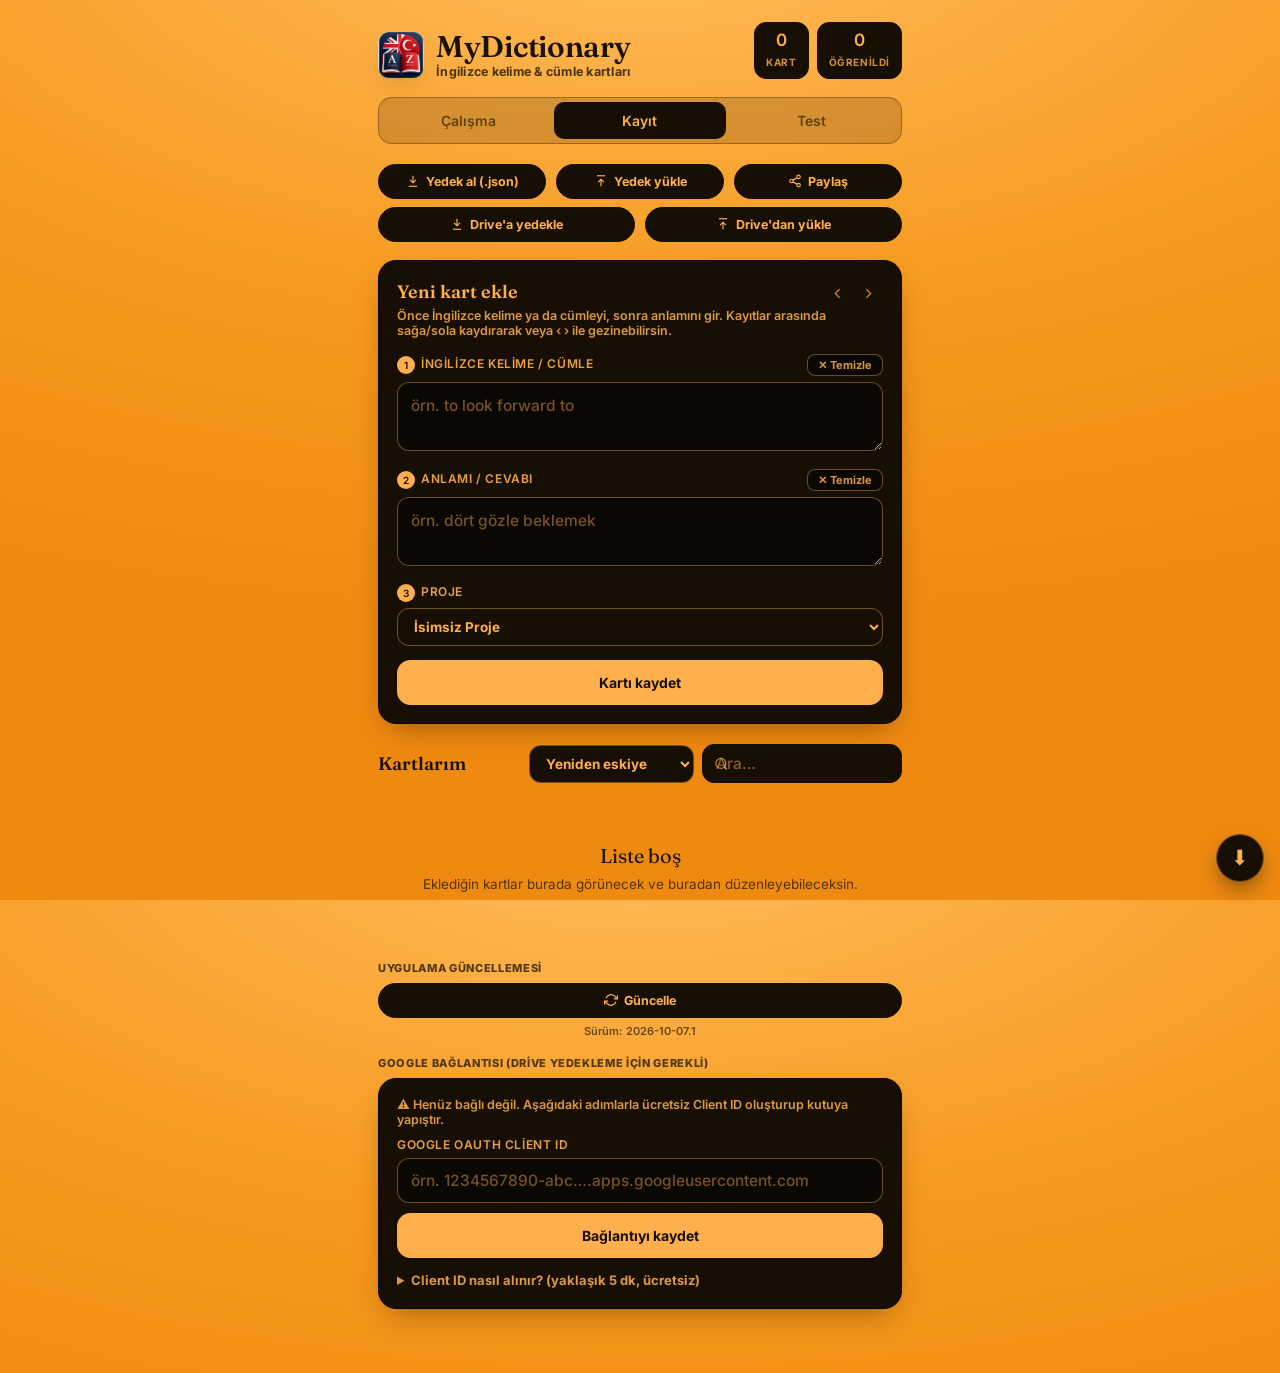
==== commit 92da9734: "Yedek çubuğuna Paylaş butonu: uygulama linki + tüm kartlar Co-Authored-By: Claude Opus 5.5 <noreply@" ====
--- a/index.html
+++ b/index.html
@@ -511,6 +511,7 @@
     <div class="data-tools" style="margin:0 0 8px">
       <button class="chip" id="btnExport"><svg viewBox="0 0 24 24" width="14" height="14" fill="none" stroke="currentColor" stroke-width="2"><path d="M12 3v12"/><path d="M7 10l5 5 5-5"/><path d="M5 21h14"/></svg>Yedek al (.json)</button>
       <button class="chip" id="btnImport"><svg viewBox="0 0 24 24" width="14" height="14" fill="none" stroke="currentColor" stroke-width="2"><path d="M12 21V9"/><path d="M7 14l5-5 5 5"/><path d="M5 3h14"/></svg>Yedek yükle</button>
+      <button class="chip" id="btnShare"><svg viewBox="0 0 24 24" width="14" height="14" fill="none" stroke="currentColor" stroke-width="2"><circle cx="18" cy="5" r="3"/><circle cx="6" cy="12" r="3"/><circle cx="18" cy="19" r="3"/><path d="M8.6 13.5l6.8 4"/><path d="M15.4 6.5l-6.8 4"/></svg>Paylaş</button>
       <input type="file" id="fileInput" accept="application/json,.json" style="display:none">
     </div>
     <div class="data-tools" style="margin:0 0 18px">
@@ -1357,7 +1358,7 @@
     $("card").classList.remove("flipped");
     $("cardFront").innerHTML=fmt(c.front); $("cardBack").innerHTML=fmt(c.back); $("cardBackQ").innerHTML=fmt(c.front);
     var pn=(projById(c.proj)||{}).name||""; $("tagFront").textContent=pn+" · Soru · #"+c.num; $("tagBack").textContent=pn+" · Cevap · #"+c.num;
-    $("counterText").textContent=(pos+1)+" / "+order.length+"  ·  #"+c.num;
+    $("counterText").textContent=(pos+1)+" / "+order.length+"  ·  "+(order.length-pos-1)+" kaldı";
     var mparts=[]; if(c.known) mparts.push("✓ öğrenildi"); if(c.review) mparts.push("🔁 tekrar");
     $("modeText").textContent=mparts.join(" · ");
     var rb=$("btnReviewLater"); if(rb) rb.classList.toggle("on",!!c.review);
@@ -1652,6 +1653,27 @@
     var a=document.createElement("a"); a.href=URL.createObjectURL(blob);
     a.download="MyDictionary-yedek-"+new Date().toISOString().slice(0,10)+".json";
     document.body.appendChild(a); a.click(); a.remove(); setTimeout(function(){ URL.revokeObjectURL(a.href); },1000); toast("Yedek indirildi");
+  };
+  /* ===== Paylaş: uygulama linki + tüm kartlar (öğrenme durumu sıfırlanmış) ===== */
+  $("btnShare").onclick=function(){
+    if(!cards.length){ toast("Önce kart ekle"); return; }
+    var link=location.origin+location.pathname;
+    var list=cards.map(function(c){ return { id:c.id, num:c.num, front:c.front, back:c.back, proj:c.proj, created:c.created }; });
+    var json=JSON.stringify({app:"MyDictionary",version:2,projects:projects,cards:list},null,2);
+    var name="MyDictionary-kartlar-"+new Date().toISOString().slice(0,10)+".json";
+    var text="Kelime kartlarım ("+cards.length+" kart). Uygulamayı aç: "+link+" — ekteki dosyayı \"Yedek yükle\" ile içe aktar.";
+    var file=null; try{ file=new File([json],name,{type:"application/json"}); }catch(e){}
+    if(file && navigator.canShare && navigator.canShare({files:[file]})){
+      navigator.share({files:[file],title:"Kelime Kartları",text:text}).catch(function(err){ if(err && err.name!=="AbortError") toast("Paylaşılamadı"); });
+      return;
+    }
+    /* dosya paylaşımı desteklenmiyorsa: dosyayı indir, linki paylaş/kopyala */
+    var blob=new Blob([json],{type:"application/json"});
+    var a=document.createElement("a"); a.href=URL.createObjectURL(blob); a.download=name;
+    document.body.appendChild(a); a.click(); a.remove(); setTimeout(function(){ URL.revokeObjectURL(a.href); },1000);
+    if(navigator.share){ navigator.share({title:"Kelime Kartları",text:text,url:link}).catch(function(){}); }
+    else if(navigator.clipboard){ navigator.clipboard.writeText(text).then(function(){ toast("Dosya indirildi, link kopyalandı"); },function(){ toast("Dosya indirildi"); }); }
+    else toast("Dosya indirildi");
   };
   $("btnImport").onclick=function(){ $("fileInput").click(); };
   $("fileInput").onchange=function(e){
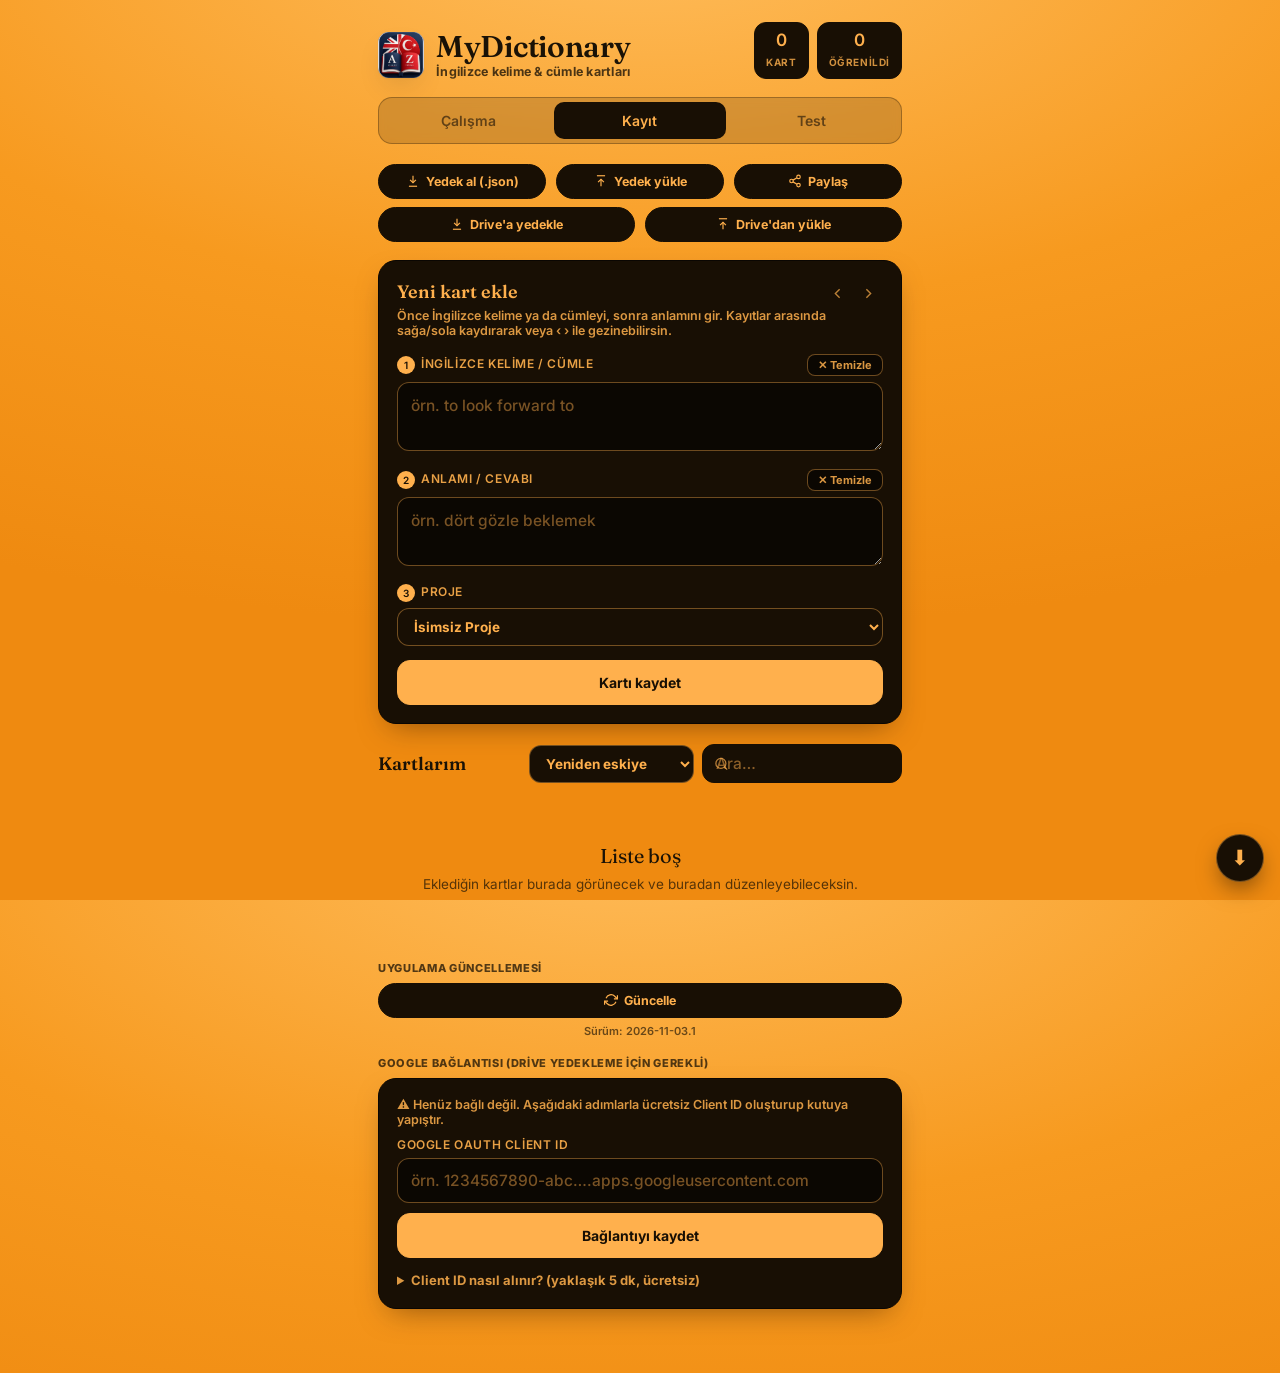
==== commit a38bf1b3: "Sürüm numarası artırıldı (Paylaş ve kalan kart sayacı için Güncelle çalışsın) Co-Authored-By: Claude" ====
--- a/index.html
+++ b/index.html
@@ -783,7 +783,7 @@
   var GOOGLE_CLIENT_ID = "";
   /* ÖNEMLİ: Uygulamada her değişiklik yapıldığında bu sürüm numarasını artır —
      'Güncelle' butonu yeni sürümü bu numaradan anlar. */
-  var APP_VERSION = "2026-10-07.1";
+  var APP_VERSION = "2026-11-03.1";
   var DRIVE_FILE_NAME = "MyDictionary-yedek.json";
   var DRIVE_FILE_LEGACY = "Dictionary-yedek.json";
   /* ================================ */
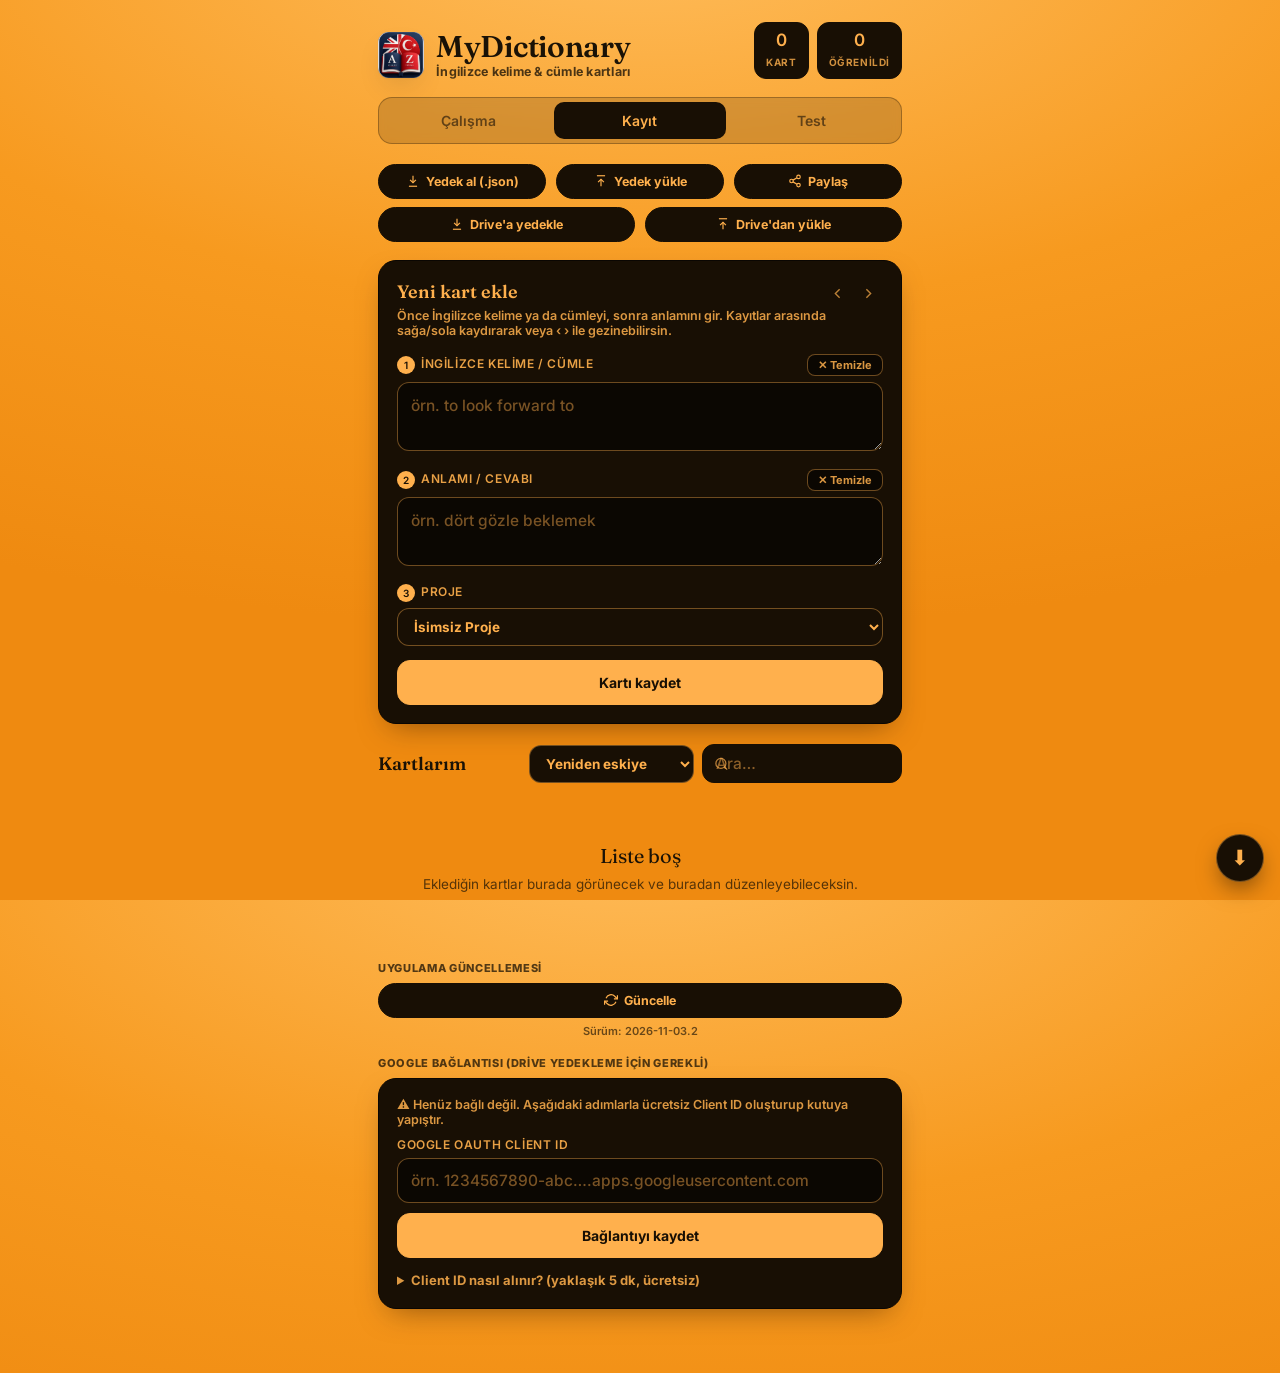
==== commit 0d1e0342: "Paylaş: WhatsApp dosyayı düşürmesin diye yalnızca dosya paylaşılır, link panoya kopyalanır Co-Author" ====
--- a/index.html
+++ b/index.html
@@ -783,7 +783,7 @@
   var GOOGLE_CLIENT_ID = "";
   /* ÖNEMLİ: Uygulamada her değişiklik yapıldığında bu sürüm numarasını artır —
      'Güncelle' butonu yeni sürümü bu numaradan anlar. */
-  var APP_VERSION = "2026-11-03.1";
+  var APP_VERSION = "2026-11-03.2";
   var DRIVE_FILE_NAME = "MyDictionary-yedek.json";
   var DRIVE_FILE_LEGACY = "Dictionary-yedek.json";
   /* ================================ */
@@ -1664,7 +1664,11 @@
     var text="Kelime kartlarım ("+cards.length+" kart). Uygulamayı aç: "+link+" — ekteki dosyayı \"Yedek yükle\" ile içe aktar.";
     var file=null; try{ file=new File([json],name,{type:"application/json"}); }catch(e){}
     if(file && navigator.canShare && navigator.canShare({files:[file]})){
-      navigator.share({files:[file],title:"Kelime Kartları",text:text}).catch(function(err){ if(err && err.name!=="AbortError") toast("Paylaşılamadı"); });
+      /* yalnızca dosya: WhatsApp (özellikle iOS) dosya+yazı birlikteyken dosyayı düşürüp yazıyı gönderiyor.
+         Link panoya kopyalanır, kullanıcı ayrı mesaj olarak yapıştırır. */
+      try{ if(navigator.clipboard) navigator.clipboard.writeText(link).catch(function(){}); }catch(e){}
+      navigator.share({files:[file]}).then(function(){ toast("Gönderildi. Uygulama linki panoda: mesaja yapıştırabilirsin"); })
+        .catch(function(err){ if(err && err.name!=="AbortError") toast("Paylaşılamadı"); });
       return;
     }
     /* dosya paylaşımı desteklenmiyorsa: dosyayı indir, linki paylaş/kopyala */
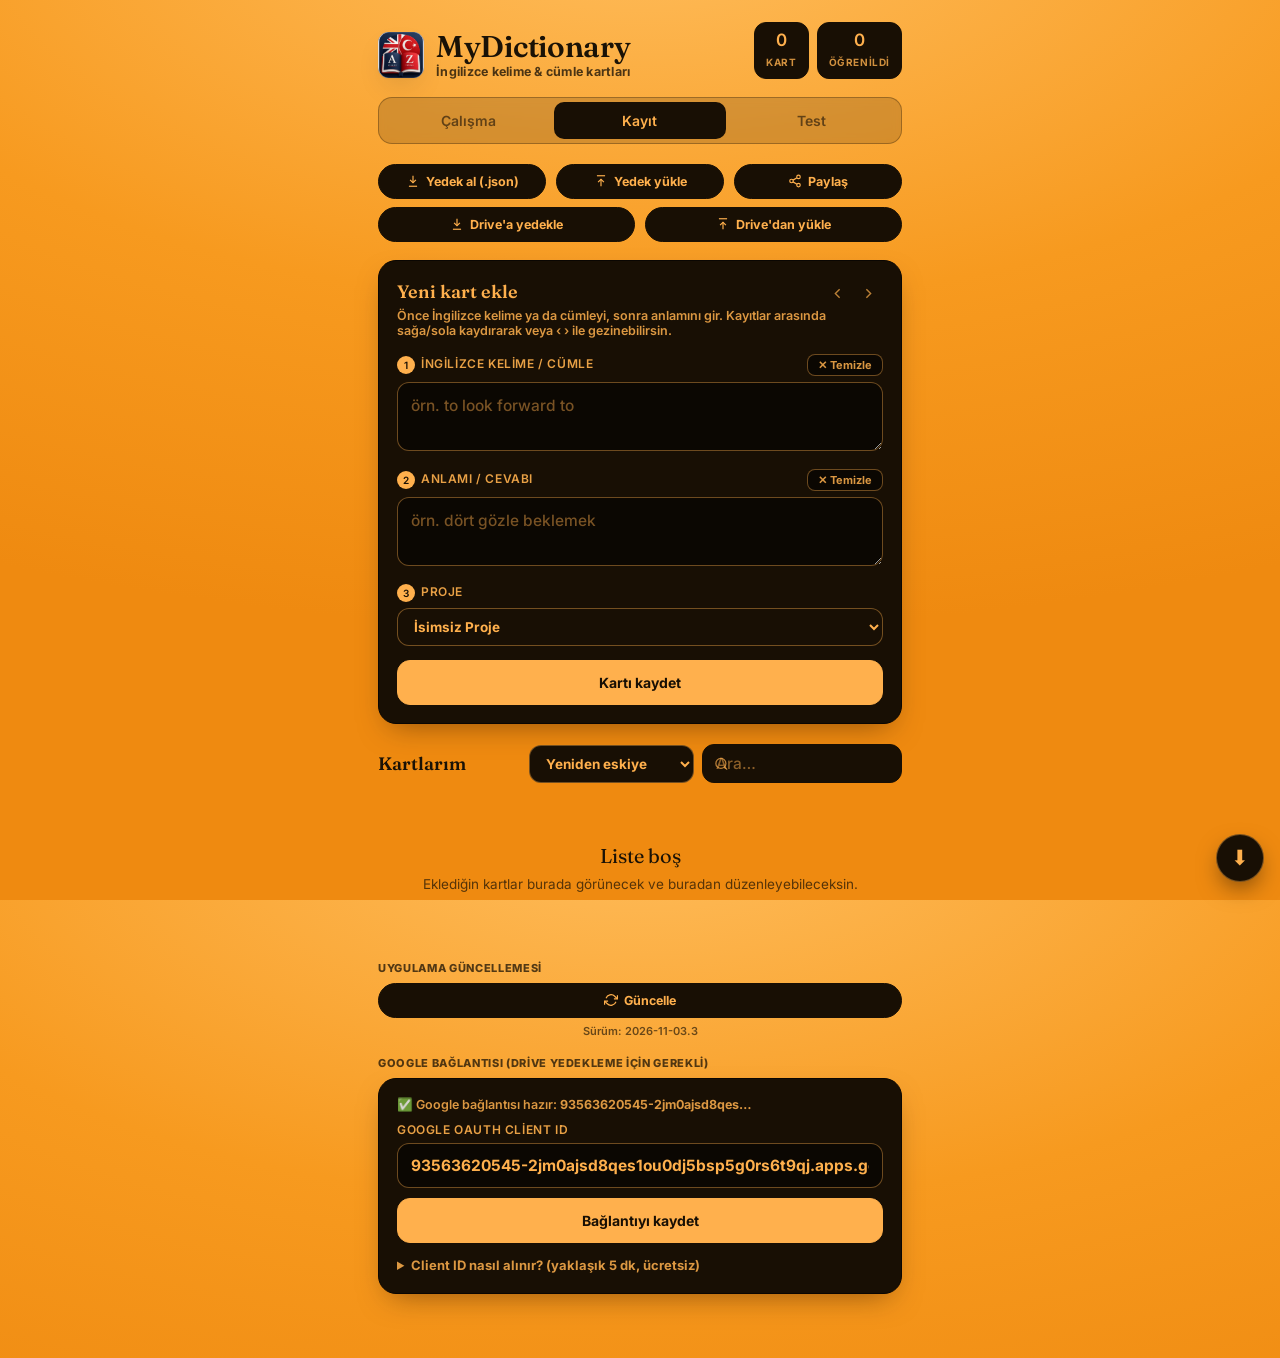
==== commit 24d2c01c: "Google Client ID uygulamaya gömüldü; cihazlarda kutuyu doldurmak gerekmez Co-Authored-By: Claude Opu" ====
--- a/index.html
+++ b/index.html
@@ -780,10 +780,10 @@
   /* ====== GOOGLE DRIVE AYARI ======
      Aşağıdaki tırnak içine Google OAuth Client ID'ni yapıştır.
      Boş kalırsa Drive düğmeleri kurulum uyarısı verir; uygulamanın gerisi normal çalışır. */
-  var GOOGLE_CLIENT_ID = "";
+  var GOOGLE_CLIENT_ID = "93563620545-2jm0ajsd8qes1ou0dj5bsp5g0rs6t9qj.apps.googleusercontent.com";
   /* ÖNEMLİ: Uygulamada her değişiklik yapıldığında bu sürüm numarasını artır —
      'Güncelle' butonu yeni sürümü bu numaradan anlar. */
-  var APP_VERSION = "2026-11-03.2";
+  var APP_VERSION = "2026-11-03.3";
   var DRIVE_FILE_NAME = "MyDictionary-yedek.json";
   var DRIVE_FILE_LEGACY = "Dictionary-yedek.json";
   /* ================================ */
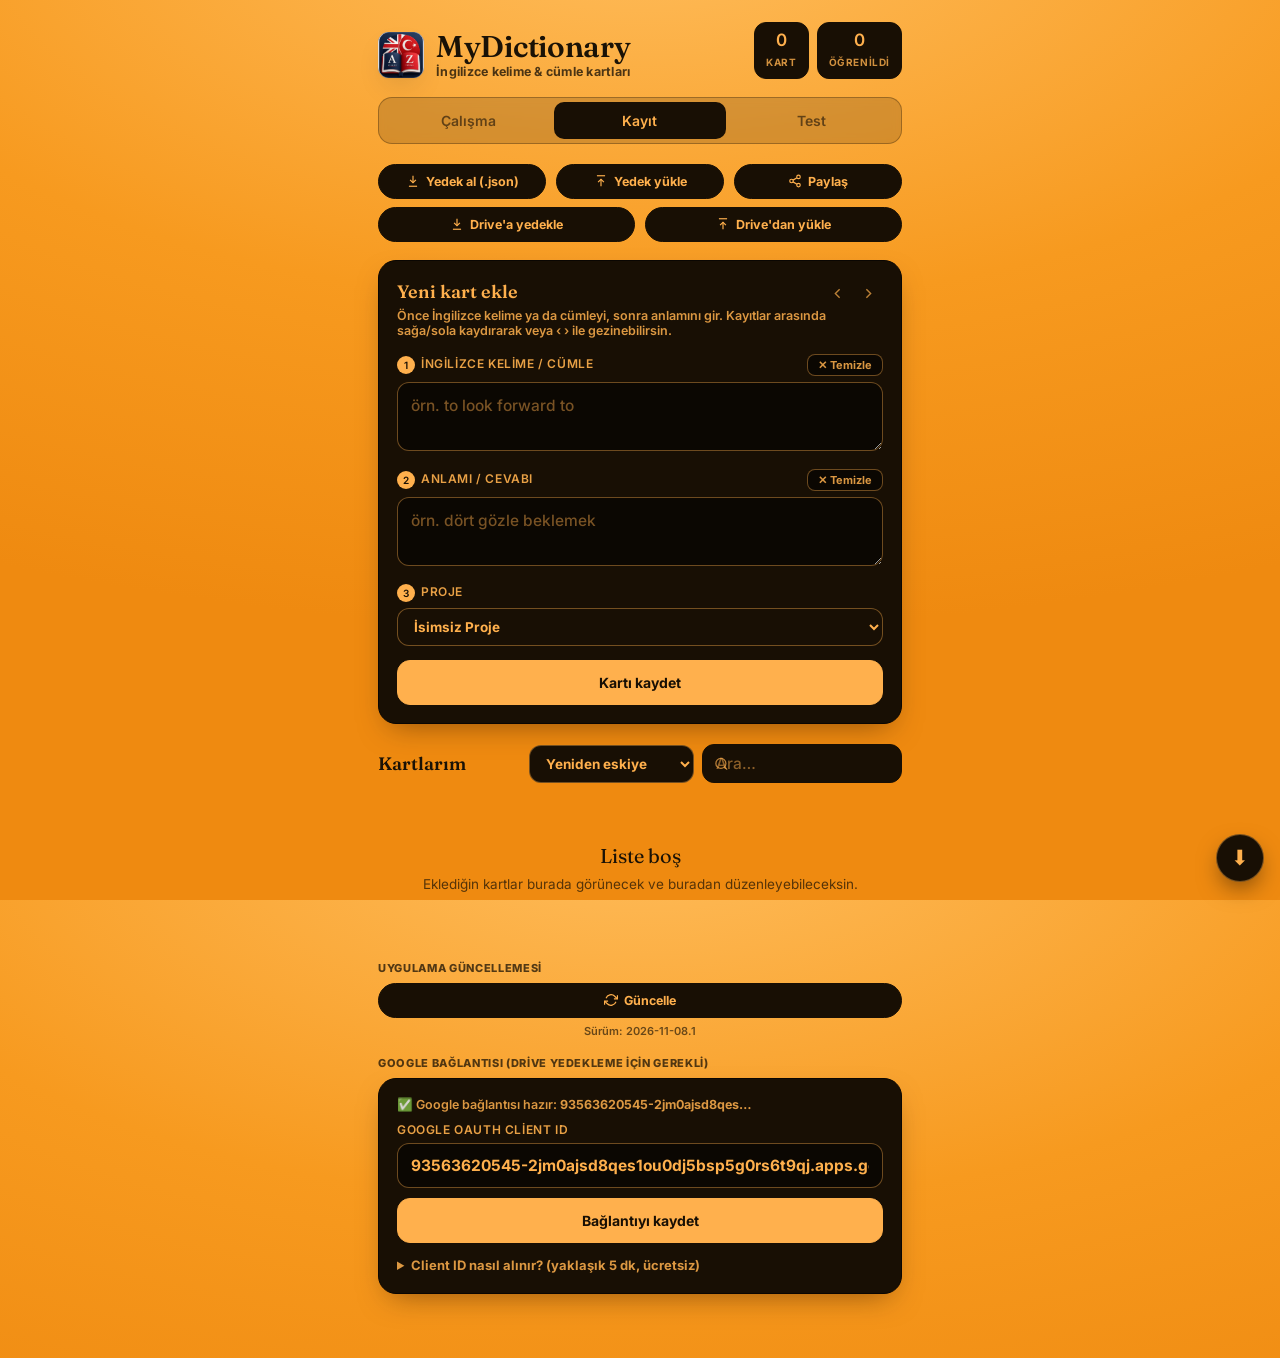
==== commit 560ce548: "Açılışta son kalınan sayfa geri yüklenir Uygulama yeniden açıldığında ana sayfaya dönmek yerine son " ====
--- a/index.html
+++ b/index.html
@@ -783,7 +783,7 @@
   var GOOGLE_CLIENT_ID = "93563620545-2jm0ajsd8qes1ou0dj5bsp5g0rs6t9qj.apps.googleusercontent.com";
   /* ÖNEMLİ: Uygulamada her değişiklik yapıldığında bu sürüm numarasını artır —
      'Güncelle' butonu yeni sürümü bu numaradan anlar. */
-  var APP_VERSION = "2026-11-03.3";
+  var APP_VERSION = "2026-11-08.1";
   var DRIVE_FILE_NAME = "MyDictionary-yedek.json";
   var DRIVE_FILE_LEGACY = "Dictionary-yedek.json";
   /* ================================ */
@@ -903,6 +903,63 @@
   function knownCount(){ var k=0; for(var i=0;i<cards.length;i++){ if(cards[i].known) k++; } return k; }
   function updateStats(){ $("statTotal").textContent=cards.length; $("statKnown").textContent=knownCount(); }
 
+  /* ===== Son kalınan yer =====
+     Uygulama yeniden açıldığında ana sayfaya dönmek yerine en son açık olan
+     sekme / proje / kart (ve kaydırma konumu) geri yüklenir. */
+  var NAV_KEY="MyDictionary_nav_v1", navRestoring=false, navScrollTimer=null;
+  function curTab(){ return $("viewStudy").classList.contains("active")? "study" : ($("viewTest").classList.contains("active")? "test" : "add"); }
+  function saveNav(){
+    if(navRestoring) return;
+    try{
+      var cardMode=$("studyCard").style.display!=="none";
+      var st={ tab:curTab(), proj:selectedProj, mode:cardMode?"card":"list",
+        f:{u:onlyUnlearned,r:onlyReview,p:onlyProjrev,a:onlyAbsorbed}, q:studyQuery,
+        scroll:window.pageYOffset||0, listScroll:lastListScroll };
+      if(cardMode){
+        st.cur=order[pos]||null; st.pos=pos;
+        /* sıra yalnızca karıştırılmışsa saklanır; değilse açılışta yeniden kurulur */
+        var plain=studyCards().map(function(c){ return c.id; });
+        if(plain.join(",")!==order.join(",")) st.order=order;
+      }
+      localStorage.setItem(NAV_KEY,JSON.stringify(st));
+    }catch(e){}
+  }
+  function restoreNav(){
+    var st=null; try{ st=JSON.parse(localStorage.getItem(NAV_KEY)||"null"); }catch(e){}
+    if(!st || !st.tab || cards.length===0) return false;
+    navRestoring=true;
+    try{
+      var f=st.f||{};
+      onlyUnlearned=!!f.u; onlyReview=!!f.r; onlyProjrev=!!f.p; onlyAbsorbed=!!f.a;
+      $("chipUnlearned").classList.toggle("on",onlyUnlearned);
+      $("chipReview").classList.toggle("on",onlyReview);
+      $("chipProjrev").classList.toggle("on",onlyProjrev);
+      $("chipAbsorbed").classList.toggle("on",onlyAbsorbed);
+      studyQuery=typeof st.q==="string"? st.q : ""; $("studySearch").value=studyQuery;
+      var sp=st.proj;
+      selectedProj=(sp===null || sp==="all" || sp==="review" || sp==="projrev" || sp==="absorbed" || projById(sp))? (sp===undefined?null:sp) : null;
+      lastListScroll=st.listScroll||0;
+      if(st.tab==="add" || st.tab==="test") setTab(st.tab);
+      else{
+        setTab("study");
+        if(st.mode==="card"){
+          if(st.order && st.order.length){ order=st.order.filter(function(id){ return !!byId(id); }); }
+          else buildOrder(false);
+          pos=st.cur? order.indexOf(st.cur) : -1;
+          if(pos<0) pos=Math.max(0,Math.min(st.pos||0,order.length-1));
+          if(order.length){ setStudyMode("card"); showCard(); }
+        }
+      }
+    }catch(e){ navRestoring=false; return false; }
+    navRestoring=false;
+    var y=st.scroll||0;
+    requestAnimationFrame(function(){ window.scrollTo(0,y); saveNav(); });
+    return true;
+  }
+  window.addEventListener("scroll",function(){ clearTimeout(navScrollTimer); navScrollTimer=setTimeout(saveNav,300); },{passive:true});
+  document.addEventListener("visibilitychange",function(){ if(document.hidden) saveNav(); });
+  window.addEventListener("pagehide",saveNav);
+
   function setTab(which){
     var study=which==="study", test=which==="test", add=!study&&!test;
     $("tabStudy").classList.toggle("active",study);
@@ -913,6 +970,7 @@
     $("viewTest").classList.toggle("active",test);
     if(study) enterStudy(); else if(add) renderList(); else enterTest();
     applyTheme();
+    saveNav();
   }
   $("tabStudy").onclick=function(){ setTab("study"); };
   $("tabAdd").onclick=function(){ setTab("add"); };
@@ -952,6 +1010,7 @@
     $("studyList").style.display = mode==="list"?"block":"none";
     $("studyCard").style.display = mode==="card"?"block":"none";
     applyTheme();
+    saveNav();
   }
   function renderProjects(){
     var wrap=$("projRows"); if(!wrap) return; wrap.innerHTML="";
@@ -1036,7 +1095,7 @@
     toast(cnt? 'Proje silindi · '+cnt+' kelime "İsimsiz Proje"ye taşındı' : "Proje silindi");
   }
 
-  function showProjPick(){ if(selectMode) exitSelectMode(); $("projPick").style.display="block"; $("projWords").style.display="none"; renderProjects(); }
+  function showProjPick(){ if(selectMode) exitSelectMode(); $("projPick").style.display="block"; $("projWords").style.display="none"; renderProjects(); saveNav(); }
   function showProjWords(){
     $("projPick").style.display="none"; $("projWords").style.display="block";
     $("projTitle").textContent = selectedProj==="all"? "📚 Tüm Projeler" : (selectedProj==="review"? "🔁 Tekrar çalışılacaklar" : (selectedProj==="projrev"? "📌 Proje tekrarı" : (selectedProj==="absorbed"? "🌟 Özümsedikler" : ((projById(selectedProj)||{}).name||"?"))));
@@ -1051,6 +1110,7 @@
   }
   $("btnBackProjects").onclick=function(){ selectedProj=null; showProjPick(); window.scrollTo(0,0); };
   function renderIndex(){
+    saveNav();
     updateReviewChip(); updateGroupChips();
     var arr=studyCards(), wrap=$("indexList"); wrap.innerHTML="";
     if(arr.length===0){ wrap.innerHTML='<div class="index-item" style="cursor:default"><span class="f" style="color:var(--muted);font-style:italic">Bu filtreye uygun kart yok.</span></div>'; return; }
@@ -1380,6 +1440,7 @@
       });
     });
     scheduleSettle();
+    saveNav();
   }
   function flip(){
     unsettleCard();
@@ -2218,7 +2279,7 @@
   })();
 
   updateStats(); gcidRefresh(); fillProjSelect(null);
-  if(cards.length===0) setTab("add"); else setTab("study");
+  if(!restoreNav()){ if(cards.length===0) setTab("add"); else setTab("study"); }
 })();
 </script>
 </body>
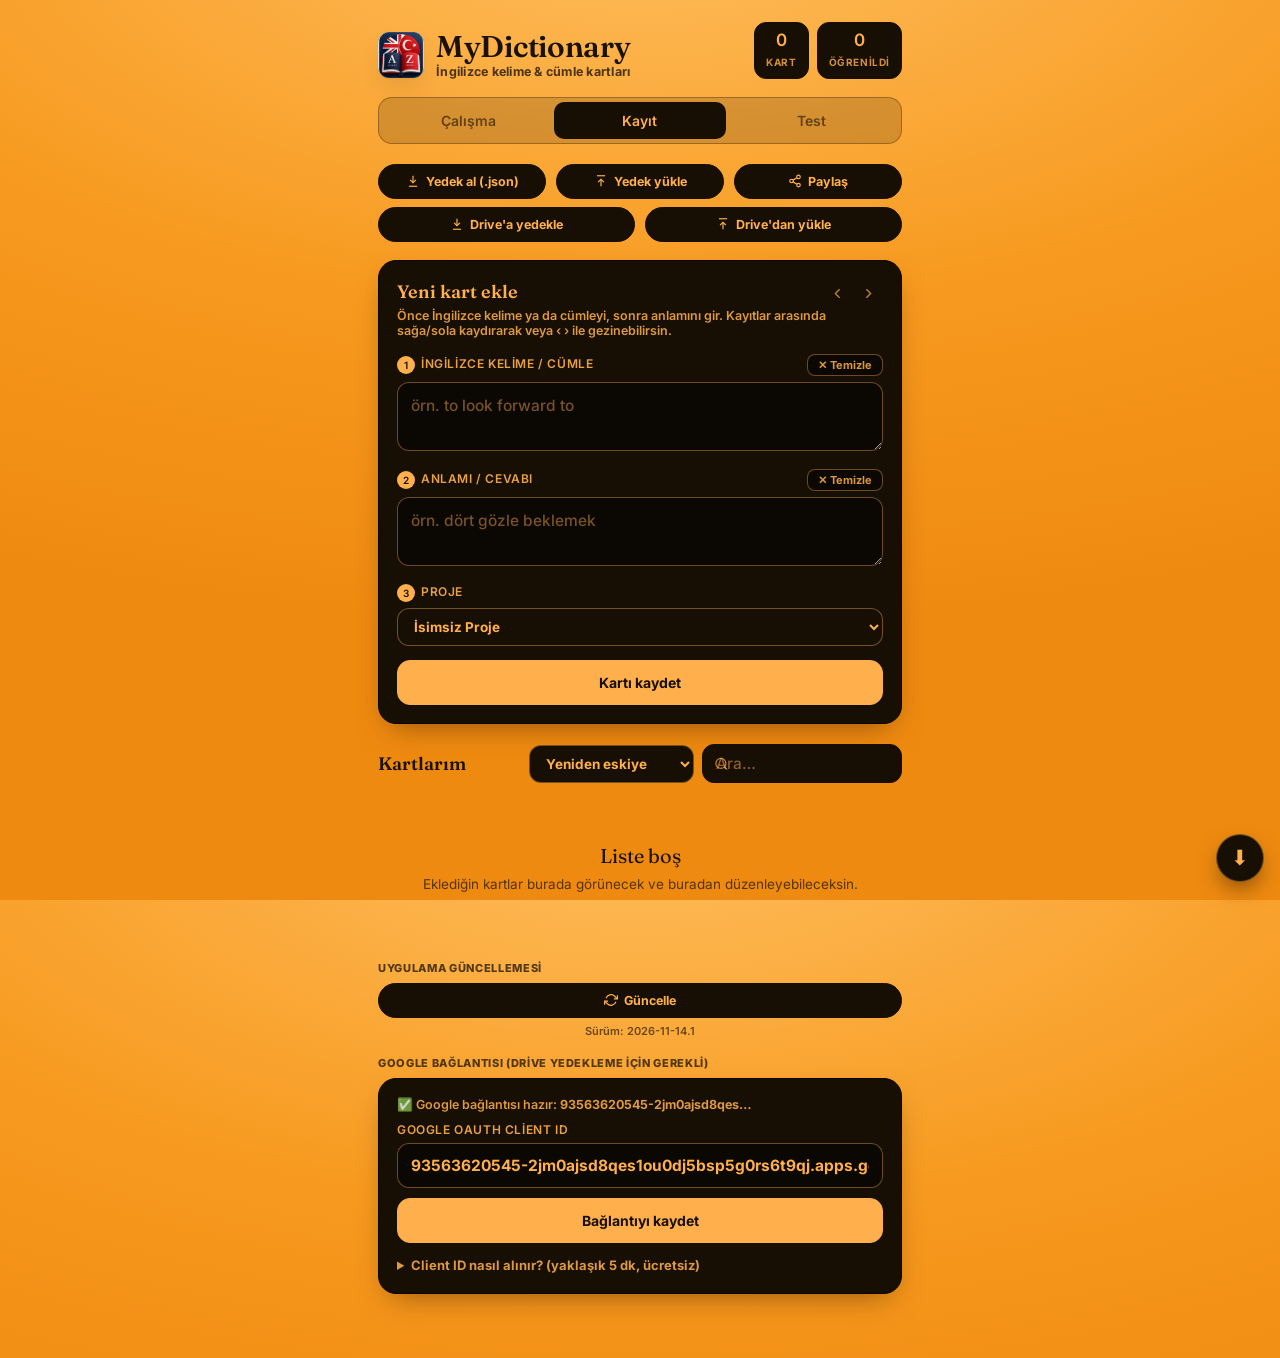
==== commit 285cbf1e: "Son kalınan yer geniş depoya da kaydedilir localStorage kartlarla dolduğunda (kota ~5MB) konum kaydı" ====
--- a/index.html
+++ b/index.html
@@ -783,7 +783,7 @@
   var GOOGLE_CLIENT_ID = "93563620545-2jm0ajsd8qes1ou0dj5bsp5g0rs6t9qj.apps.googleusercontent.com";
   /* ÖNEMLİ: Uygulamada her değişiklik yapıldığında bu sürüm numarasını artır —
      'Güncelle' butonu yeni sürümü bu numaradan anlar. */
-  var APP_VERSION = "2026-11-08.1";
+  var APP_VERSION = "2026-11-14.1";
   var DRIVE_FILE_NAME = "MyDictionary-yedek.json";
   var DRIVE_FILE_LEGACY = "Dictionary-yedek.json";
   /* ================================ */
@@ -906,10 +906,15 @@
   /* ===== Son kalınan yer =====
      Uygulama yeniden açıldığında ana sayfaya dönmek yerine en son açık olan
      sekme / proje / kart (ve kaydırma konumu) geri yüklenir. */
-  var NAV_KEY="MyDictionary_nav_v1", navRestoring=false, navScrollTimer=null;
+  var NAV_KEY="MyDictionary_nav_v1", navRestoring=false, navScrollTimer=null, navTouched=false, navReady=false;
+  /* açılıştan sonra kullanıcı dokunduysa geç gelen kayıt onun gezintisini ezmesin */
+  ["pointerdown","keydown"].forEach(function(ev){ document.addEventListener(ev,function(){ navTouched=true; },{capture:true,once:true}); });
   function curTab(){ return $("viewStudy").classList.contains("active")? "study" : ($("viewTest").classList.contains("active")? "test" : "add"); }
+  /* geniş depodaki kayıt okunana kadar yazma: açılış ekranı eski konumu ezmesin */
+  function navSetReady(){ if(navReady) return; navReady=true; saveNav(); }
+  setTimeout(navSetReady,4000);
   function saveNav(){
-    if(navRestoring) return;
+    if(navRestoring || !navReady) return;
     try{
       var cardMode=$("studyCard").style.display!=="none";
       var st={ tab:curTab(), proj:selectedProj, mode:cardMode?"card":"list",
@@ -921,11 +926,17 @@
         var plain=studyCards().map(function(c){ return c.id; });
         if(plain.join(",")!==order.join(",")) st.order=order;
       }
-      localStorage.setItem(NAV_KEY,JSON.stringify(st));
+      st.ts=Date.now();
+      var js=JSON.stringify(st);
+      /* localStorage kartlarla dolmuş olabilir (kota ~5MB); bu yüzden konum
+         geniş depoya (IndexedDB) da yazılır, açılışta hangisi yeniyse o kullanılır */
+      try{ localStorage.setItem(NAV_KEY,js); }catch(e){}
+      idbPut(NAV_KEY,js);
     }catch(e){}
   }
-  function restoreNav(){
-    var st=null; try{ st=JSON.parse(localStorage.getItem(NAV_KEY)||"null"); }catch(e){}
+  function lsNav(){ try{ return JSON.parse(localStorage.getItem(NAV_KEY)||"null"); }catch(e){ return null; } }
+  function restoreNav(given){
+    var st=given||lsNav();
     if(!st || !st.tab || cards.length===0) return false;
     navRestoring=true;
     try{
@@ -1946,7 +1957,7 @@
      kayıtlar oraya yazılmış olabilir) onu benimse; yoksa mevcut veriyle
      IndexedDB'yi tohumla */
   idbOpen(function(){
-    if(!idb) return;
+    if(!idb){ navSetReady(); return; }
     idbGet(KEY,function(val,ts){
       var newCards=null;
       if(typeof val==="string" && ts>cardsTs){ try{ newCards=JSON.parse(val); }catch(e){} }
@@ -1958,6 +1969,16 @@
         if(newCards||newProjects) refreshAllViews();
         if(val===undefined && cards.length) idbPut(KEY,JSON.stringify(cards));
         if(pval===undefined && projects.length) idbPut(PKEY,JSON.stringify(projects));
+        /* son kalınan yer: geniş depodaki kayıt daha yeniyse (localStorage
+           dolu olduğu için oraya yazılamamışsa) ya da kartlar az önce geniş
+           depodan geldiyse konumu yeniden uygula */
+        idbGet(NAV_KEY,function(nval){
+          var inav=null; if(typeof nval==="string"){ try{ inav=JSON.parse(nval); }catch(e){} }
+          var lnav=lsNav(), best=lnav;
+          if(inav && (!lnav || (inav.ts||0)>(lnav.ts||0))) best=inav;
+          if(best && !navTouched && (best!==lnav || newCards || newProjects)) restoreNav(best);
+          navSetReady();
+        });
       });
     });
   });
